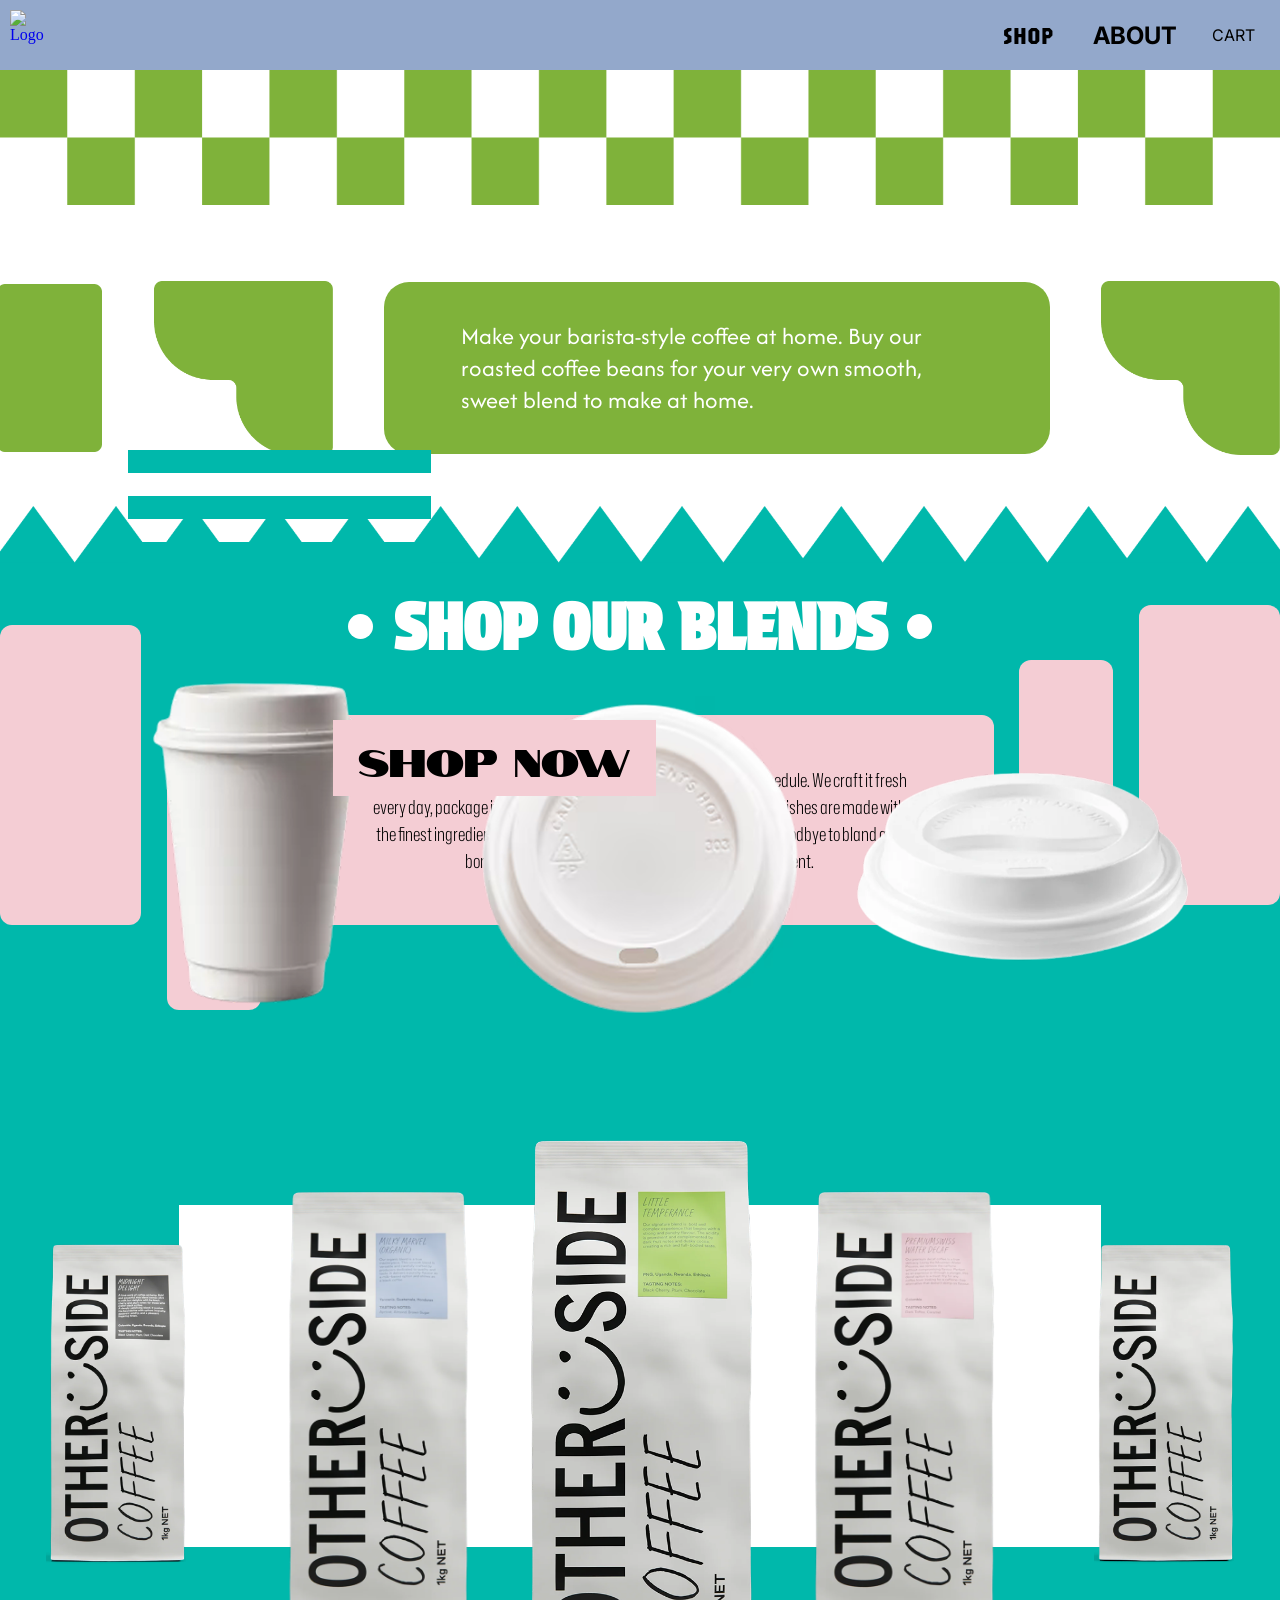
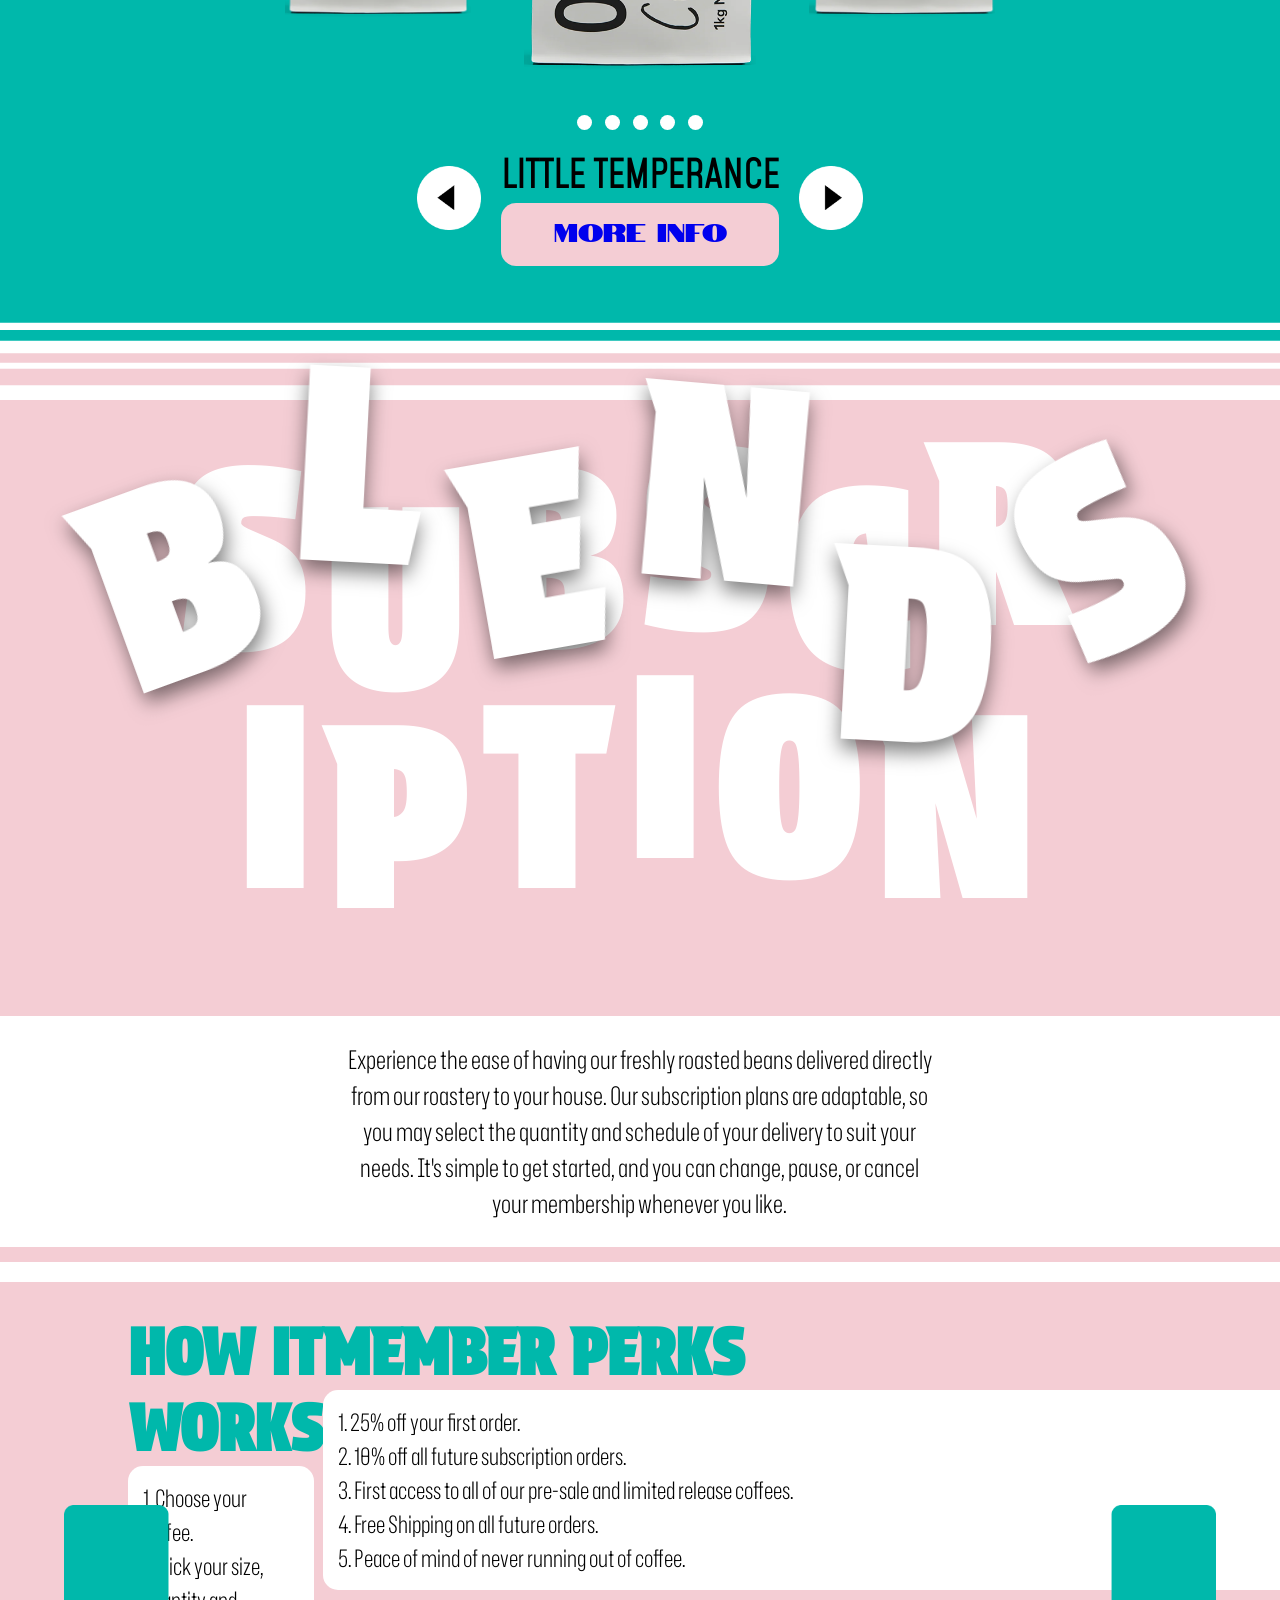
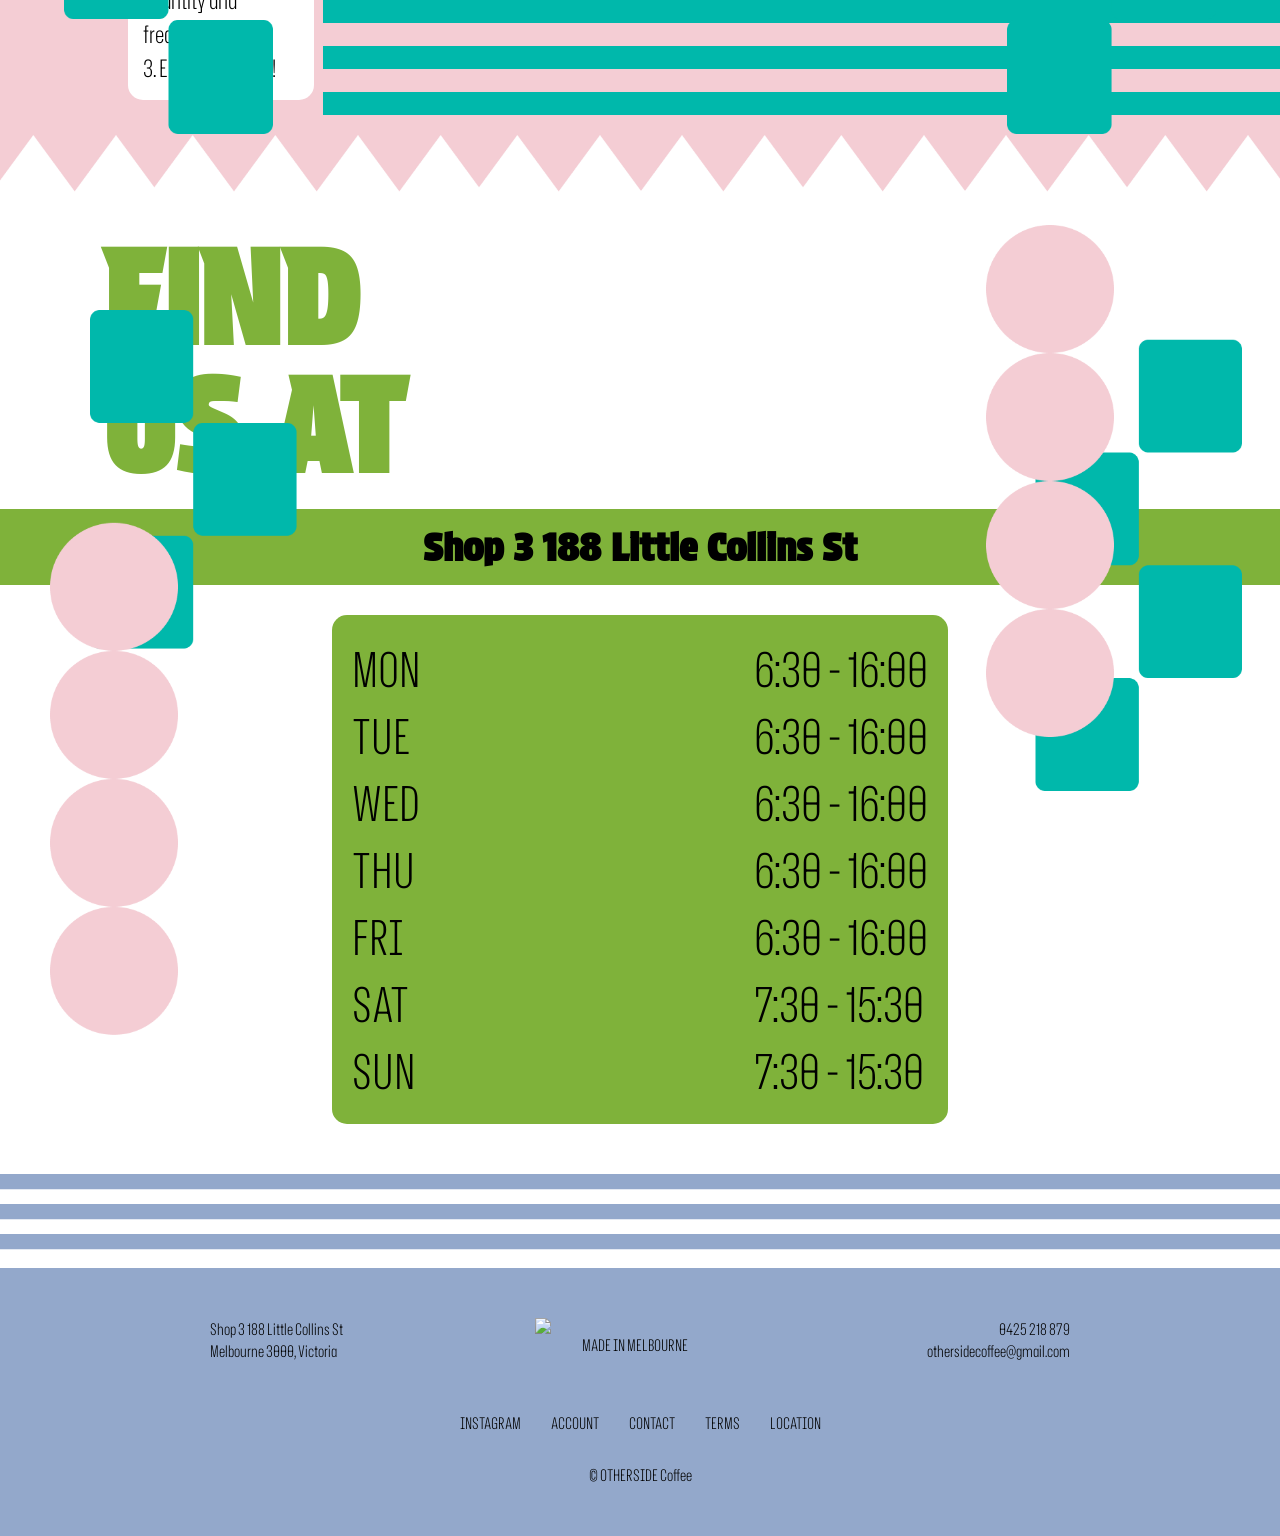
==== index.html @ dc4a500f "Started javascript, progress on mobile responsive version mobile responsive version using @media on " ====
<!DOCTYPE html>
<html lang="en">
<head>
    <meta charset="UTF-8">
    <meta name="viewport" content="width=device-width, initial-scale=1.0">
    <title>Otherside Homepage</title>
    <link rel="stylesheet" href="style.css">
</head>
<body>
    <nav>
        <figure>
            <a href="index.html">
                <img class="nav-logo" src="images/logo.png" alt="Logo">
            </a>
        </figure>
        
        <div class="nav-buttons">
            <a class="nav-shop" href="product-list.html">
                <p>SHOP</p>
            </a>

            <h2 class="nav-about">ABOUT</h2>
            
            <div class="cart-wrapper">
                <a class="nav-cart" href="cart.html">
                    <p>CART</p>
                </a>

                <div class="hover-cart">
                    <p>YOUR CART IS EMPTY</p>
                    <button id="closeCart">CONTINUE SHOPPING</button>
                </div>
            </div>
        </div>

        <a href=""
            <img class="nav-cart-icon" src="images/cart_icon.png">
            <img class="nav-menu-icon" src="images/menu_icon.png">

    </nav>
    
    

    <header class="home-header">
        <figure>
            <img class="three-blocks" src="images/three_blocks.png">
        </figure>
        
        <figure>
            <img class="small-logo" src="images/homepage/small_logo.png">
        </figure>

        <div class="title">
            <h1 class="logo-title">
                <span class="o-1">O</span>
                <span class="t-1">t</span>
                <span class="h-1">H</span>
                <span class="e-1">E</span>
                <span class="r-1">R</span>
                <span class="s-1">S</span>
                <span class="i-1">i</span>
                <span class="d-1">D</span>
                <span class="e2-1">E</span>
            </h1>
            
            <h2>COFFEE</h2>
        </div>
        
        <a class="shop-button" href="product-list.html">SHOP NOW</a>
        
        <img class="coffee-products" src="images/homepage/coffee-products.png">

        <img class="checker-border" src="images/checker.png">

    </header>


    <main class="main-content">

        <div class="description">
            <img class="block-two" src="images/homepage/green_block_2.png">
            
            <img class="block-one" src="images/homepage/green_block.png">
            
            <p>
                Make your barista-style coffee at home. Buy our roasted coffee beans
                for your very own smooth, sweet blend to make at home. 
            </p>

            <img class="block-one" src="images/homepage/green_block.png">
        </div>
        
        

        <section class="section-one">

            <img class="spike-border" src="images/spike.png">

            <div class="blend-subtitle">
                <div class="title-dot"></div>

                <h2>SHOP OUR BLENDS</h2>

                <div class="title-dot"></div>
            </div>

            <div class="blend-description">
                <div class="box-one"></div>

                <div class="box-two"></div>

                <p>
                    Our catering is not just  delicious, it's healthy and arrives right on schedule. 
                    We craft it fresh every day, package it with care, and bring it straight to your 
                    door.  Our dishes are made with the finest ingredients, and the recipes are  
                    crafted by top chefs. Say goodbye to bland and boring, our catering is the epitome 
                    of badass nourishment.
                </p>

                <div class="box-three"></div>

                <div class="box-four"></div>
            </div>

            
            <div class="blend-title">
                <h2 class="blend-one">B</h2>
                <h2 class="blend-two">L</h2>
                <h2 class="blend-three">E</h2>
                <h2 class="blend-four">N</h2>
                <h2 class="blend-five">D</h2>
                <h2 class="blend-six">S</h2>
            </div>


            <div class="gallery">
                <div class="gallery-item">
                    <img class="gallery-one" src="images/homepage/gallery_midnight_delight.png">
                </div>

                <div class="gallery-item">
                    <img class="gallery-two" src="images/homepage/gallery_milky_marvel.png">
                </div>

                <div class="gallery-item">
                    <img class="gallery-three" src="images/homepage/gallery_little_temperance.png">
                </div>

                <div class="gallery-item">
                    <img class="gallery-four" src="images/homepage/gallery_swiss_water_decaf.png">
                </div>

                <div class="gallery-item">
                    <img class="gallery-five" src="images/homepage/gallery-blend.png">
                </div>

                <div class="gallery-square"></div>

            </div>
            


            <div class="gallery-dot">
                <span class="dot"></span>
                <span class="dot"></span>
                <span class="dot"></span>
                <span class="dot"></span>
                <span class="dot"></span>
            </div>
            
            <div class="gallery-move-buttons">

                <img class="gallery-move-one" src="images/homepage/gallery_move_one.png">

                <figcaption >
                    <h3 class="gallery-caption">LITTLE TEMPERANCE</h3>
                    
                    <span class="gallery-button">
                        <a target="" href="product-page.html">MORE INFO</a>
                    </span>
                    
                </figcaption>

                <img class="gallery-move-two" src="images/homepage/gallery_move_two.png">

            </div>
        </section>

        <img class="lines-border" src="images/lines.png">

        <section class="section-two">

            <img class="subscription-box-one"src="images/homepage/subscription_box_one.png">
            
            <img class="subscription-box-two" src="images/homepage/subscription_box_two.png">

            <h1 class="subscription-title">
                <span class="s-2">S</span>
                <span class="u-2">U</span>
                <span class="b-2">B</span>
                <span class="s2-2">S</span>
                <span class="c-2">C</span>
                <span class="r-2">R</span>

                <div class="bottom-row">
                    <span class="i-2">I</span>
                    <span class="p-2">P</span>
                    <span class="t-2">T</span>
                    <span class="i2-2">I</span>
                    <span class="o-2">O</span>
                    <span class="n-2">N</span>
                </div>
                
            </h1>

            <div class="subscription-desc">
                <p>
                    Experience the ease of having our freshly roasted beans delivered 
                    directly from our roastery to your house. Our subscription plans are 
                    adaptable, so you may select the quantity and schedule of your delivery 
                    to suit your needs. It's simple to get started, and you can change, 
                    pause, or cancel your membership whenever you like.
                </p>
            </div>

            <div class="bar"></div>

            <div class="subscription-explanation">
                <div class="subscription-left">
                    <h2 class="subscription-subtitle-one">HOW IT WORKS</h2>

                    <p class="subscription-explanation-one">
                        1. Choose your coffee.<br>
                        2. Pick your size, quantity and frequency.<br>
                        3. Enjoy the perks!
                    </p>

                    <div class="small-bar"></div>

                    <img class="triple-lines-one" src="images/homepage/triple_lines_one.png">
                </div>

                <div class="subscription-right">
                    <h2>MEMBER PERKS</h2>

                    <p class="subscription=explanation-two">
                        1. 25% off your first order.<br>
                        2. 10% off all future subscription orders.<br>
                        3. First access to all of our pre-sale and limited release coffees.<br>
                        4. Free Shipping on all future orders.<br>
                        5. Peace of mind of never running out of coffee.
                    </p>

                    <div class="small-bar"></div>

                    <img class="triple-lines-two" src="images/homepage/triple_lines_two.png">
                </div>
            </div>

        </section>

        <section class="section-three">
            <img class="white-spikes-border" src="images/white-spike.png">

            <img class="balls-right" src="images/homepage/balls.png">

            <h1 class="section-three-title">FIND US AT</h1>

            <h3 class="address-subtitle">Shop 3 188 Little Collins St</h3>

            <img class="balls-left" src="images/homepage/balls.png">


            <div class="schedule">
                <p>
                    MON<br>
                    TUE<br>
                    WED<br>
                    THU<br>
                    FRI<br>
                    SAT<br>
                    SUN        
                </p>

                <p>
                    6:30 - 16:00<br>
                    6:30 - 16:00<br>
                    6:30 - 16:00<br>
                    6:30 - 16:00<br>
                    6:30 - 16:00<br>
                    7:30 - 15:30<br>
                    7:30 - 15:30        
                </p>
            </div>
        </section>

        <img class="footer-lines-border" src="images/footer_lines.png">

    </main>

    <footer>
        <div class="footer-row-one">
            <div class="footer-left">
                <p>
                    Shop 3 188 Little Collins St <br>
                    Melbourne 3000, Victoria
                </p>
            </div>

            <div class="footer-center">
                <figure>
                    <img class="footer-image" src="images/logo.png">
                </figure>

                <figcaption>
                    <p>MADE IN MELBOURNE</p>
                </figcaption>
            </div>

            <div class="footer-right">
                <p>
                    0425 218 879 <br>
                    othersidecoffee@gmail.com
                </p>
            </div>

        </div>

        <div class="footer-links">
            <p>INSTAGRAM</p>
            <p>ACCOUNT</p>
            <p>CONTACT</p>
            <p>TERMS</p>
            <p>LOCATION</p>
        </div>

        <p class="copyright">© OTHERSIDE Coffee</p>
    </footer>
</body>
</html>
---- style.css ----
:root {
    --green: #7FB23A;
    --pink: #F4CDD4;
    --blue: #93A8CB;
    --teal: #00B8AB;
    --white: #ffffff;
}

@font-face {
    font-family: Jaro;
    src: url(fonts/Jaro/Jaro-Regular.ttf);
}

@font-face {
    font-family: Notable;
    src: url(fonts/Notable/Notable-Regular.ttf);
}

@font-face {
    font-family: Hubot sans;
    src: url(fonts/Hubot_Sans/static/HubotSans_Condensed-Light.ttf);
}

@font-face {
    font-family: Gafata;
    src: url(fonts/Gafata/Gafata-Regular.ttf);
}

@font-face {
    font-family: Protest Strike;
    src: url(fonts/Protest_Strike/ProtestStrike-Regular.ttf);
}

@font-face {
    font-family: Inter;
    src: url(fonts/Inter/Inter-VariableFont_opsz,wght.ttf);
}

@font-face {
    font-family: Afacad;
    src: url(fonts/Afacad/Afacad-VariableFont_wght.ttf);
}

@font-face {
    font-family: Mohave;
    src: url(fonts/Mohave/static/Mohave-Light.ttf);
}

@font-face {
    font-family: Patua One;
    src: url(fonts/Patua_One/PatuaOne-Regular.ttf);
}

@font-face {
    font-family: Phetsarath;
    src: url(fonts/Phetsarath/Phetsarath-Regular.ttf);
}

@font-face {
    font-family: Philosopher;
    src: url(fonts/Philosopher/Philosopher-Regular.ttf);
}

@font-face {
    font-family: Poppins;
    src: url(fonts/Poppins/Poppins-Regular.ttf);
}

@font-face {
    font-family: Port Lligat Slab;
    src: url(fonts/Port_Lligat_Slab/PortLligatSlab-Regular.ttf);
}

@font-face {
    font-family: Quintessential;
    src: url(fonts/Quintessential/Quintessential-Regular.ttf);
}

@font-face {
    font-family: Rum Raisin;
    src: url(fonts/Rum_Raisin/RumRaisin-Regular.ttf);
}

@font-face {
    font-family: Bungee;
    src: url(fonts/Bungee/Bungee-Regular.ttf);
}

@font-face {
    font-family: Koulen;
    src: url(fonts/Koulen/Koulen-Regular.ttf);
}

* {
    margin: 0;
}

a {
    text-decoration: none;
}

figure {
    margin: 0;
}

button {
    border: none;
}

/* ==================================================================== */
/* Universal navigation bar */

nav {
    display: flex;
    justify-content: space-between;
    background-color: var(--blue);
    position: sticky;
    z-index: 2;
    
}

.nav-buttons {
    display: flex;
    align-items: center;
}

.nav-buttons a, a:visited {
    color: var(--black);
}

.nav-buttons a {
    display: flex;
    align-items: center;
    justify-content: center;

    height: 100%;
}

.nav-shop {
    font-family: Jaro;
    font-size: 150%;
    margin-right: 40px;
}

.nav-about {
    font-family: Inter;
    margin-right: 10px;
}

.nav-cart {
    font-family: Inter;
    padding: 25px;
}


.nav-logo {
    margin: auto 0;
    margin-left: 2%;
    width: 50%;
    height: auto;
    display: flex;
    justify-content: flex-start;
    margin: 10px;
}

.cart-wrapper {
    position: relative;
    background-color: var(pink);

}

.hover-cart {
    display: none;
    position: absolute;
    top: 69px;
    right: 0px;
    width: 500px;
    background-color: var(--pink);
    color: var(--black);
    padding: 15px;
    border-radius: 15px 0 15px 15px;
    box-shadow: -20px 20px 20px rgba(0, 0, 0, 0.2);
    z-index: 10;
}

.hover-cart p {
    text-align: center;
    font-family: Koulen;
    font-size: 40px;
    margin-top: 10px;
}

.hover-cart button {
    display: flex;
    font-family: Notable;
    font-size: 25px;
    background-color: var(--green);
    text-align: center;
    padding: 10px;
    margin: 0 auto;
    margin-bottom: 20px;
    border-radius: 10px;
}

.cart-wrapper:hover .nav-cart {
    background-color: #F4CDD4;
}


.cart-wrapper:hover .hover-cart,
.cart-wrapper.open .hover-cart {
    display: block;
}



.nav-cart-icon {
    display: none;
}

.nav-menu-icon {
    display: none;
}

/* title header */

header {
    background-color: var(--green);
    margin-top: 0vw;
    display: flex;
    flex-direction: column;
    justify-content: center; 
}

.three-blocks {
    width: 95%;
    height: auto;
    position: absolute;
    margin-inline: auto;
    left: 50%;
    transform: translateX(-50%);
    margin-top: 30px;
}

.small-logo {
    width: 10%;
    height: auto;
    position: relative;
    margin-top: 7vw;
    left: 50%;
    transform: translateX(-50%);

}

.title {
    position: relative;
    display: flex;
    flex-direction: column;
    width: fit-content;
    margin: 0 auto;

}

.logo-title {
    display: flex;
    justify-content: center;
    flex-wrap: wrap;
    
    font-size: clamp(4rem, 20vw, 20rem);    
    line-height: 1;
    margin-top: 1rem;
    color: var(--white);
}


/* ============================================================================ */
/* Title various fonts */

.o-1 {
    font-family: Patua One;
}

.t-1 {
    font-family: Philosopher;
}

.h-1 {
    font-family: Port Lligat Slab;
}

.e-1 {
    font-family: Phosphate;
}

.r-1 {
    font-family: Philosopher;
}

.s-1 {
    font-family: Rum Raisin;
}

.i-1 {
    font-family: Phetsarath;
}

.d-1 {
    font-family: Quintessential;
}

.e2-1 {
    font-family: Poppins;
}

/* ============================================================================ */


.title h2 {
    display: flex;
    font-size: 6vw;
    justify-content: right;
    margin-bottom: 8vw;
    font-family: Jaro;
    color: var(--white);

}

.shop-button {
    font-size: clamp(1.5rem, 3vw, 3rem);
    color: var(--black);
    background-color: var(--pink);
    display: flex;
    position: absolute;
    align-items: center;
    justify-content: center;
    padding-top: 1%;
    padding-bottom: 1%;
    padding-right: 2%;
    padding-left: 2%;
    font-family: Notable;
    z-index: 2;
    top: 80%;
    left: 26%;
}

.coffee-products {
    width: 95%;
    height: auto;
    position: absolute;
    top: 65%;
    z-index: 1;
    left: 50%;
    transform: translateX(-50%);
}

.checker-border {
    width: 100%;
    height: auto;
}

/* description */

.description {
    display: flex;
    margin-top: 6vw;
    justify-content: space-between;
    align-items: center;
}

.block-one {
    width: 14%;
    height: auto;
}

.block-two {
    width: 8%;
    height: auto;
}

.description p {
    text-align: left;
    font-size: clamp(0.8rem ,1.9vw, 3rem);
    color: white;
    background-color: var(--green);
    max-width: 40vw;
    padding: 1.5%;
    margin-top: 0px;
    font-family: Afacad;
    border-radius: 25px;
    padding-top: 3%;
    padding-bottom: 3%;
    padding-right: 6%;
    padding-left: 6%;

}

.spike-border {
    width: 100%;
    height: auto;
    margin-bottom: 0px;
    margin-top: 0px;
}

/* section one */

.section-one {
    background-color: var(--teal);
    display: flex;
    flex-direction: column;
    margin-top: 4vw;
}

.section-one h2 {
    padding-top: 2vw;
    color: white;
    font-size: 5vw;
    font-family: Protest Strike;
    margin-bottom: 0px;
}

.section-one div {
    display: flex;
    justify-content: center;
    align-items: center;
}

.blend-title {
}

.blend-subtitle {
    text-align: center;
    gap: 20px;
}

.blend-title h2 {
    position:absolute;
    font-size: 20vw;
}

.title-dot {
    height: 25px;
    width: 25px;
    background-color: var(--white);
    border-radius: 50%;
    margin-top: 25px;
}

.blend-description {
    display: flex;
    flex-direction: row;
    justify-content: space-evenly;
    gap: 2vw;
}

.box-one {
    background-color: var(--pink);
    width: 150px;
    height: 300px;
    border-radius: 12px;
    transform: translateY(-40px);

}

.box-two {
    background-color: var(--pink);
    width: 100px;
    height: 270px;
    border-radius: 12px;
    transform: translateY(60px);
}

.box-three {
    background-color: var(--pink);
    width: 100px;
    height: 190px;
    border-radius: 12px;
    transform: translateY(-60px);
}

.box-four {
    background-color: var(--pink);
    width: 150px;
    height: 300px;
    border-radius: 12px;
    transform: translateY(-60px);
}

.blend-description p {
    width: 46vw;
    display: flex;
    text-align: center;
    
    font-size: clamp(0.8rem, 1.5vw, 180%);
    padding: 2vw;
    padding-left: 6vw;
    padding-right: 6vw;
    margin-top: 10px;
    padding-top: 4vw;
    padding-bottom: 4vw;
    
    font-family: Hubot Sans;
    border-radius: 12px;
    background-color: var(--pink);
}



.blend-one {
    left: 7%;
    transform: rotate(-20deg);
    top: 223%;
    z-index: 3;
    filter: drop-shadow(0px 10px 10px rgba(0, 0, 0, 0.5));
}

.blend-two {
    left: 23%;
    transform: rotate(3deg);
    top: 210%;
    z-index: 3;
    filter: drop-shadow(0px 10px 10px rgba(0, 0, 0, 0.5));
}

.blend-three {
    left: 36%;
    transform: rotate(-10deg);
    top: 220%;
    z-index: 3;
    filter: drop-shadow(0px 10px 10px rgba(0, 0, 0, 0.5));
}

.blend-four {
    left: 50%;
    transform: rotate(5deg);
    top: 212%;
    z-index: 3;
    filter: drop-shadow(0px 10px 10px rgba(0, 0, 0, 0.5));
}

.blend-five {
    left: 65%;
    transform: rotate(3deg);
    top: 230%;
    z-index: 3;
    filter: drop-shadow(0px 10px 10px rgba(0, 0, 0, 0.5));
}

.blend-six {
    left: 80%;
    transform: rotate(-30deg);
    top: 220%;
    z-index: 3;
    filter: drop-shadow(0px 10px 10px rgba(0, 0, 0, 0.5));
}


/* Blend image gallery */

.gallery {
    display: flex;
    margin-top: 10vw;
    justify-content: center;
    gap: 30px;
    position:relative;
}

.gallery-one {
    width: 60%;
    height: auto;
    z-index: 2
}

.gallery-two {
    width: 80%;
    height: auto;
    z-index: 2
}

.gallery-three {
    width: 100%;
    height: auto;
    z-index: 2
}

.gallery-four {
    width: 80%;
    height: auto;
    z-index: 2
}

.gallery-five {
    width: 60%;
    height: auto;
    z-index: 2;
}

.gallery-square {
    background-color: var(--white);
    width: 72%;
    height: 55%;
    position: absolute;
    top: 18%;
    z-index: 1;
}

.gallery-dot {
    display: flex;
    gap: 1vw;
}

.dot {
    height: 15px;
    width: 15px;
    background-color: var(--white);
    border-radius: 50%;
}

.gallery-caption {
    text-align: center;
    font-family: Mohave;
    font-size: clamp(1.5rem, 3vw, 3rem);
    margin-top: 20px;
    color: var(--black);
}

.gallery-button {
    display: flex;
    text-align: center;
    justify-content: center;
    font-family: Notable;
    background-color: var(--pink);
    padding: 10px;
    font-size: clamp(1rem, 2vw, 2rem);
    border-radius: 15px;
    padding-bottom: 20px;
}

.gallery-move-buttons img {
    width: 5%;
    height: auto;
    margin: 20px;
}

.lines-border {
    width: 100%;
    height: auto;
}


/* subscription section */

.section-two {
    background-color: var(--pink);
    padding-bottom: 20px;
}

.subscription-box-one {
    width: 90%;
    position: absolute;
    top: 345%;
    left: 5%;
    z-index: 1;
}

.subscription-box-two {
    width: 90%;
    position: absolute;
    left: 7%;
    top: 390%;    
}

.subscription-title {
    font-size: clamp(7rem, 20vw, 15rem);
    color: var(--white);
    font-family: Protest Strike;
    max-width: 58rem;
    margin: 0 auto;
    letter-spacing: -20px;
    margin-bottom: 0px;
    z-index: 2;
    position: relative;

}

.subscription-title span {
    display: inline-block;
    margin-top: 20px;
}

.s-2 {

}

.u-2 {
    transform: translateY(40px);
}

.b-2 {
    transform: translateY(0px);
}

.s2-2 {
    transform: translateY(-20px);
}

.c-2 {
    transform: translateY(20px);
}

.r-2 {
    transform: translateY(-25px);
}

.i-2 {
    transform: translateY(-70px);
}

.p-2 {
    transform: translateY(-50px);
}

.t-2 {
    transform: translateY(-70px);
}

.i2-2 {
    transform: translateY(-100px);
}

.o-2 {
    transform: translateY(-80px);
}

.n-2 {
    transform: translateY(-60px);
}

.bottom-row {
    transform: translateX(60px);
}

.subscription-desc {
    background-color: var(--white);
    display: flex;
    justify-content: center;
}

.subscription-desc p {
    font-family: Hubot Sans;
    font-size: clamp(0.8rem, 2vw, 1.8rem);
    text-align: center;
    padding-top: 2%;
    padding-bottom: 2%;
    max-width: 46%;
}

.bar {
    background-color: var(--white);
    width: 100%;
    height: 20px;
    margin-top: 15px;
}

.subscription-explanation {
    margin-bottom: 20px;
    max-width: 80%;
    margin: 0 auto;
    display: flex;
}

.subscription-subtitle-one {
    color: var(--teal);
    font-family: Protest Strike;
    font-size: clamp(2rem, 10vw, 4rem);
    margin-top: 2rem;
}

.subscription-explanation-one {
    background-color: var(--white);
    font-family: Hubot Sans;
    font-size: clamp(1rem, 3vw, 1.5rem);
    border-radius: 15px;
    width: 80%;
    padding: 15px;

}

.subscription-right {
    display: flex;
    flex-direction: column;
    justify-content: end;
}

.subscription-right h2 {
    color: var(--teal);
    font-family: Protest Strike;
    font-size: clamp(1rem, 10vw, 4rem);
    margin-top: 2rem;
}

.subscription-right p {
    background-color: var(--white);
    font-family: Hubot Sans;
    font-size: clamp(1rem, 3vw, 1.5rem);
    border-radius: 15px;
    padding: 15px;
}

.small-bar {
    background-color: var(--white);
    border-radius: 15px;
    margin-top: 10px;
}

.triple-lines-one {
    position: absolute;
    top: 50%;
}

.white-spikes-border {
    width: 100%;
    height: auto;
}

/* find us at section */

.section-three-title {
    color: var(--green);
    font-family: Protest Strike;
    font-size: clamp(5rem, 10vw, 11rem);
    max-width: 30%;
    line-height: clamp(4rem, 10vw, 9rem);
    margin-top: 3%;
    margin-left: 8%;
    margin-bottom: 18px;
}

.address-subtitle {
    background-color: var(--green);
    font-family: Protest Strike;
    padding-top: 15px;
    padding-bottom: 15px;
    text-align: center;
    font-size: clamp(1.2rem, 3vw , 3rem);
    margin-bottom: 30px;
}

.balls-left {
    position: absolute;
    width: 10%;
    height: auto;
    left: 50px;
    transform: translateY(-18%);
}

.balls-right {
    position: absolute;
    width: 10%;
    height: auto;
    right: 13%;
    transform: translateY(90px);
}

.schedule {
    background-color: var(--green);
    border-radius: 15px;
    display: flex;
    margin: 0 auto;
    max-width: 45%;
    justify-content: space-between;
    padding: 20px;
}

.schedule p {
    font-family: Hubot Sans;
    font-size: clamp(1rem, 4vw, 3rem); 
}




/* ========================================================= */
/* footer */

.footer-lines-border {
    width: 100%;
    height: auto;
    margin-top: 50px;
}

footer {
    background-color: var(--blue);
    font-family: Hubot Sans;
    font-size: (0.1rem, 10vw, 1rem);
}

.footer-row-one {
    display: flex;
    justify-content: center;
    padding-bottom: 50px;
    gap: 15%;
    padding-top: 50px;
}

.footer-center figure {
    display: flex;
    justify-content: center;
}

.footer-center img {
    width: clamp(200px, 1vw, 300px);
    height: auto;
}

.footer-center figcaption {
    display: flex;
    justify-content: center;
}

.footer-image {
    width: 20%;
    height: auto;
    align-items: center;
}

.footer-links {
    display: flex;
    gap: 30px;
    justify-content: center;
    padding-bottom: 30px;
    font-size: clamp(0.1rem, 8vw, 1rem);
}

.footer-right {
    text-align: right;
}

.copyright {
    display: flex;
    justify-content: center;
    padding-bottom: 50px;
}






/* ============================================================================ */
/* shop list */

.product-list-header h1 {
    color: var(--white);
}

.product-list-header h2 {
    color: var(--white);
}

.back-button {
    color: var(--black);
    background-color: var(--pink);
    border-radius: 30px;
    margin-top: 20px;
    margin-left: 20px;
    width: 100px;
    font-family: Koulen;
    font-size: 2rem;
    text-align: center;
}

.shop-title {
    font-family: Protest Strike;
    text-align: center;
    font-size: clamp(6rem, 20vw, 12rem);
    z-index: 2;
    margin-top: 4%;
}

.shop-header-image {
    position: absolute;
    width: 50%;
    height: auto;
    z-index: 1;
    left: 50%;
    transform: translateX(-50%);
    top: 50px;
}

.category {
    display:flex;
    gap: 40px;
    margin: 0 auto;
    margin-top: 40px;
    margin-bottom: 40px;
    z-index: 2;

}

.category h2 {
    width: clamp(7rem, 27vw, 24rem);
    font-size: clamp(0.8rem, 3vw, 3rem);
    text-align: center;
    border-radius: 50px;
    padding-top: 10px;
    padding-bottom: 10px;
}

.category-button-one {
    font-family: Jaro;
    background-color: var(--pink);
}

.category-button-two {
    font-family: Bungee;
    background-color: var(--teal);
}

.category-button-three {
    font-family: Inter;
    background-color: var(--teal);

}

.products {
    margin: 0 auto;
    margin: 100px;
    display: grid;
    grid-template-columns: repeat(3, 1fr); 
    row-gap: 10px;
    column-gap: 7%;
}

.product-box h2 {
    font-family: Koulen;
    text-align: center;
    font-size: clamp(0.6rem, 3vw, 2rem);
}

.product-box figcaption {
    background-color: var(--teal);
    border-radius: 50px;
    padding-bottom: 10px;
    justify-content: center;
    width: 90%;
    margin: 0 auto;
    transform: translateY(-15px);
}

.product-image {
    width: 100%;
    height: auto;
    background-color: var(--green);
    border-radius: 20px;
    margin-top: 30px;
}

.price-tag {
    background-color: var(--white);
    margin-bottom: 10px;
    border-radius: 15px;
    font-family: Inter;
    text-align: center;
    font-size: clamp(0.2rem, 3vw, 1.3rem);
    width: 80%;
    margin: 0 auto;
}

.list-subtitle-dots {
    display: flex;
    justify-content: space-between;
}

.list-dot {
    background-color: var(--teal);
    border-radius: 50%;
    width: 25px;
    height: 25px;
}



/* ============================================================================ */
/* product page */

.product-page-header {
    background-color: var(--teal);
}

.product-hero {
    background-color: var(--teal);
    display: flex;
}

.product-right {
    max-width: 55%;
}

.product-left {
    display: flex;
    flex-direction: column;
    justify-content: center;
}

.product-dots {
    display: flex;
    gap: 5px;
    margin: 0 auto;
}

/* hidden from desktop */
.mobile-product-lines img {
    display: none;
}

.product-hero-dot {
    background-color: var(--white);
    width: 15px;
    height: 15px;
    border-radius: 25px;
}

.product-hero img {
    width: 70%;
    height: auto;
    margin: 0 auto;
}

.product-hero h1 {
    font-family: Koulen;
    font-size: clamp(2rem, 10vw, 4rem);
}

.product-description p {
    margin-right: 30px;
    margin-bottom: 20px;
}

.product-hero p {
    font-family: Hubot Sans;
    font-size: clamp(0.8rem, 3.5vw, 1.3rem);
}

.pick h2 {
    font-family: Koulen;
    font-size: 30px;
}

.pick p {
    background-color: var(--pink);
    border-radius: 25px;
    padding: 10px;
    font-size: clamp(0.8rem, 1.2vw, 1.4rem);
    min-width: 40px;
    text-align: center;
}

.selections {
    display: flex;
    gap: 10px;
}

.size-pick {
    display: flex;
    align-items: center;
    gap: 10px;
    margin-top: 10px;
}

.category-pick {
    display: flex;
    align-items: center;
    gap: 10px;
    margin-top: 10px;
}

.quantity-pick {
    display: flex;
    align-items: center;
    gap: 10px;
    margin-top: 10px;
}

.quantity-pick h3 {
    align-items: center;
    display: flex;
    justify-content: center;
}

.minus {
    border-radius: 50px;
    background-color: var(--pink);
    width: 45px;
    height: 45px;
}

.quantity {
    justify-content: center;
    display: flex;
    align-items: center;
    background-color: var(--white);
    width: 200px;
    height: 40px;
    border-radius: 20px;
    font-family: Hubot Sans;
}

.plus {
    border-radius: 50px;
    background-color: var(--pink);
    width: 45px;
    height: 45px;
}

.product-total {
    background-color: var(--white);
    border-radius: 15px;
    padding: 10px;
    margin-right: 30px;
    margin-top: 30px;
    margin-bottom: 30px;
}

.product-total h2 {
    font-family: Hubot Sans;
}

.add-cart-button {
    background-color: var(--pink);
    border-radius: 5px;
    font-family: Notable;
    text-align: center;
    padding: 10px;
    width: 100%;
    font-size: 20px;
}

.price {
    display: flex;
    justify-content: space-between;
}

.recommended h1 {
    color: var(--teal);
    font-family: Protest Strike;
    font-size: clamp(2rem, 10vw, 4rem);
    text-align: center;
    margin-top: 30px;
}

.recommended-product figcaption {
    display: flex;
    flex-direction: column;
    align-items: center;
}

.recommended-gallery {
    display: flex;
    max-width: 80%;
    margin: 0 auto;
}

.recommended-image {
    width: 100%;
    height: auto;
}

.recommended-product h2 {
    font-family: Hubot Sans;
    font-size: clamp(0.8rem, 2vw, 2rem);
    margin-bottom: 10px;
    text-align: center;
}

.recommended-product a {
    font-size: clamp(0.3rem, 2vw, 2rem);
    background-color: var(--pink);
    font-family: Notable;
    border-radius: 15px;
    padding-right: 40px;
    padding-left: 40px;
    padding-top: 10px;
    padding-bottom: 10px;
}


/* ============================================================================ */
/* cart page */

.cart-page-header {
    background-color: var(--pink);
    padding-bottom: 50px;
}

.cart-page-header .back-button {
    background-color: var(--teal);
}

.cart-title {
    color: var(--white);
    text-align: center;
    font-family: Phosphate;
    font-size: clamp(4.5rem, 10vw , 12rem);
    letter-spacing: 20%;
}

.header-line {
    background-color: var(--teal);
    width: 50%;
    height: 20px;
    margin: 0 auto;
}

.cart-section {
    background-color: var(--pink);
    margin: 40px;
    border-radius: 30px;
    padding: 20px;
}

.cart-row {
    display: flex;
}

.cart-image {
    width: 20%;
    height: auto;
}

.cart-row-info {
    display: flex;
}

.cart-row-info h2 {
    font-family: Koulen;
    font-size: clamp(1.3rem, 4vw, 3rem);
    margin-top: 15px;
}

.cart-row-info p {
    font-family: Hubot Sans;
    font-size: clamp(0.6rem, 3.3vw, 1.4rem);
}

.cart-quantity-pick {
    display: flex;
    background-color: var(--teal);
    margin-top: 100px;
    border-radius: 30px;
    padding: 5px;
    gap: 20px;
    width: 250px;
    justify-content: center;
}

.cart-quantity-pick button {
    border-radius: 30px;
    background-color: var(--pink);
    width: 50px;
    height: 50px;
}

.cart-quantity-pick span {
    display: flex;
    font-family: Hubot Sans;
    font-size: 20px;
    background-color: var(--white);
    border-radius: 30px;
    width: 100px;
    height: auto;
    text-align: center;
    align-items: center;
    justify-content: center;
}

.cart-row-middle {
    display: flex;
    flex-direction: column;
}

.cart-row-right p {
    font-family: Hubot Sans;
    font-size: 30px;
    background-color: var(--teal);
    border-radius: 30px;
    padding: 5px;
    padding-left: 10px;
    padding-right: 10px;
    margin-top: 275px;
    margin-right: 40px;
}

.cart-checkout {
    background-color: var(--white);
    margin-top: 10vw;
    border-radius: 10px;
    padding: 20px;
}

.cart-checkout p {
    font-family: Hubot Sans;
    font-size: clamp(1.1rem, 3vw, 1.5rem);
}

.cart-price {
    display: flex;
    justify-content: space-between;
    margin-left: 15px;
}

.cart-checkout a {
    display: flex;
    font-family: Notable;
    font-size: clamp(0.4rem, 6vw, 3rem);
    text-align: center;
    background-color: var(--green);
    width: 400px;
    height: auto;
    border-radius: 15px;
    padding-left: 20px;
    padding-right: 20px;
    padding-bottom: 10px;
    justify-content: center;
    margin: 0 auto;
}









/* ============================================================================ */
/* checkout page */

.checkout-header {
    background-color: var(--pink);
    padding-bottom: 50px;
}

.checkout-header .back-button {
    background-color: var(--teal);
}

.checkout-title {
    color: var(--white);
    text-align: center;
    font-family: Phosphate;
    font-size: clamp(4rem, 12vw, 12rem);
    letter-spacing: 10%;
}


/* ============================================================================ */
/* purchase page */

.purchase-main {
    background-color: var(--pink);
    display: flex;
    flex-direction: column;
}

.purchase-main h1 {
    font-family: Phosphate;
    font-size: 8rem;
    line-height: 80%;
    text-align: center;
    color: var(--white);
    padding-top: 15%;
    margin-bottom: 100px;
}

.empty {
    background-color: var(--white);
    width: auto;
    height: 100px;
}

.purchase-main .spike-border {
    margin-top: 100px;
}

.purchase-main img {
    margin: 0px;
}

.return-button {
    width: 30%;
    margin-top: 20%;
    margin-bottom: 20%;
    border-radius: 5px;
    background-color: var(--green);
    font-family: Notable;
    font-size: 2rem;
    text-align: center;
    margin: 0 auto;
    padding-top: 10px;
    padding-bottom: 10px;
}

/* ============================================================================================= */
/* mobile adjustments */

@media (max-width: 768px) {
    
    /* ============================================================================ */
    /* media nav */
    .nav {
        gap: 0px;
    }

    .nav-logo {
        width: 200px;
    }
    
    .nav-icons {
        display: block;
    }

    .nav-buttons {
        display: none;
    }

    .nav-cart-icon {
        display: block;
        width: 6%;
        height: 6%;
        margin-top: 13px;
        transform: translateX(30px);
    }

    .nav-menu-icon {
        display: block;
        width: 5%;
        height: 5%;
        margin-right: 15px;
        margin-top: 15px;
    }


    /* ============================================================================ */
    /* mobile home page */

    .small-logo {
        display: none;
    }

    .coffee-products {
        display: none;
    }

    .title {
        margin-top: 60px;
    }

    .shop-button {
        display: flex;
        position: relative;
        justify-content: center;
        color: black;
        max-width: 45%;
        position: absolute;
        top:27%;
    }

    .description p {
        display: flex;
        justify-content: center;
        text-align: center;
        margin: 0 auto;
        max-width: 60%;
    }

    .block-one {
        display: none;
    }

    .block-two {
        display: none;
    }

    .subscription-desc {
        max-width: 80%;
        margin: 0 auto;
        border-radius: 15px;
    }

    .subscription-desc p {
        max-width: 85%;
    }

    .bar {
        display: none!important;    }

    .blend-title h2 {
        top: 52%;
        position:absolute;
        filter: drop-shadow(0px 0px 0px);
    }

    .blend-one {
        transform: translateY(40px) rotate(-20deg);
    }

    .blend-two {
        transform: rotate(3deg);
    }

    .blend-three {
        transform: translateY(30px) rotate(-10deg);
    }

    .blend-four {
        transform: translateY(10px) rotate(5deg);
    }

    .blend-five {
        transform: translateY(45px) rotate(3deg);
    }

    .blend-six {
        transform: translateY(10px) rotate(-30deg);
    }

    .blend-subtitle h2 {
        display: none!important;
    }

    .gallery {
        width: 100%;
        height: auto;
        gap: 10px;
        margin: 0px;
    }

    .gallery-one {
        width: 80%;
        height: auto;
    }

    .gallery-two {
        width: 100%;
        height: auto;
    }

    .gallery-three {
        width: 120%;
        height: auto;
        z-index: 2
    }

    .gallery-four {
        width: 100%;
        height: auto;
        z-index: 2
    }

    .gallery-five {
        width: 80%;
        height: auto;
        z-index: 2;
    }

    .dot {
        width: 10px;
        height: 10px;   
    }

    .blend-description p {
        margin-top: 150px;
        width: 75%;
    }

    .title-dot {
        display: none!important;
    }

    .box-one {
        display: none!important;
    }

    .box-two {
        display: none!important;
    }

    .box-three {
        display: none!important;    }

    .box-four {
        display: none!important;
    }

    .subscription-box-one {
        display: none;
    }

    .subscription-box-two {
        display: none;
    }


    .section-three-title {
        max-width: 50%;
    }

    .triple-lines-one {
        display: none;
    }

    .triple-lines-two {
        display: none;
    }


    /* ============================================================================ */
    /* mobile universal footer */

    .footer-left p {
        position: absolute;
        left: 40px;
        transform: translateY(100px);
        font-size: 10px;
    }

    .footer-right p {
        position: absolute;
        right: 40px;
        transform: translateY(100px);

        font-size: 10px;
    }

    .footer-links p {
        font-size: 0.8rem;
        margin-bottom: 20%;
    }

    .footer-row-one {
        padding-bottom: 5px;
        padding-top: 20px;
    }

    .copyright {
        display: none;
    }

    /* ============================================================================ */
    /* mobile product list page */

    .back-button {
        display: none;
    }


    .category {
        margin-top: 10px;
        gap: 10px;
    }

    .shop-header-image {
        width: 60%;
        margin-top: 10px;

    }

    .products {
        margin: 0 auto;
        margin: 0px;
        display: grid;
        grid-template-columns: repeat(2, 1fr); 
        row-gap: 10px;
        column-gap: 7%;
        margin-left: 20px;
        margin-right: 20px;

}

    .product-image {
        width: 100%;
        height: auto;
    }

    .product-box figcaption {
        margin-top: 10px;
    }

    .list-dot {
        width: 10px;
        height: 10px;
    }



    /* ============================================================================ */
    /* mobile product page */
    
    .product-hero {
        flex-direction: column;
    }

    .product-hero img {
        width: 60%;
        height: auto;
    }

    .mobile-product-lines img {
        display:block;
        width: 100%;
        height: auto;
    }

    .product-hero p {
        max-width: 85%;
        margin: 0 auto;
    }

    .product-right {
        background-color: var(--white);
        max-width: 100%;
        text-align: center;
        justify-content: center;
        margin-right: 0px;
    }

    .pick h2 {
        display: flex;
        font-size: 15px;
        background-color: var(--white);
        border-radius: 20px;
        padding-left: 40%;
        padding-right: 40%;
        padding-top: 0px;
        padding-bottom: 0px;
    }

    .pick {
        background-color: var(--teal);
        width: 80%;
        height: auto;
        margin: 0 auto;
        border-radius: 15px;
        padding: 10px;
        margin-top: 20px;
    }

    .size-pick {
        flex-direction: column;
    }

    .category-pick {
        flex-direction: column;
        min-width: 20px;

    }

    .quantity-pick {
        flex-direction: column;
    }

    .quantity-pick h3 {
        flex-direction: column;
    }

    .recommended-gallery {
        
        margin-left: 0px;
    }

    .recommended-gallery H2 {
        margin-bottom: 0px;

    }

    .recommended-gallery a {
        padding: 10px;
        border-radius: 5px;
    }

    .recommended-product figcaption {
        text-align: center;
        gap:10px;
    }

    .product-page-main .lines-border {
        display: none;
    }

    .product-total {
        width: 85%;
        margin: 0 auto;
        margin-top: 20px;
    }

    .product-total p {
        text-align: left;
    }



    /* ========================================================= */
    /* mobile cart page */

    .header-line {
        display: none;
    }

    .cart-main .spike-border {
        display: none;
    }

    .cart-main {
        background-color: var(--pink);
        margin-top: 0px;
    }

    .cart-row {
        background-color: var(--white);
        border-radius: 15px;
    }

    .cart-image {
        width: auto;
        height: 10%;
    }

    .cart-row-info h2 {
        margin-top: 3px;
    }

    .cart-checkout a {
        width: 120%;
    }

    .cart-row-right p {
        position: relative;
       padding: 0px;
       margin-right: 0px;
    }

    .cart-quantity-pick {
        margin-top: 0px;
    }
    /* ============================================================================ */
    /* mobile checkout page */

    .checkout-body .spike-border {
        display: none;
    }


}
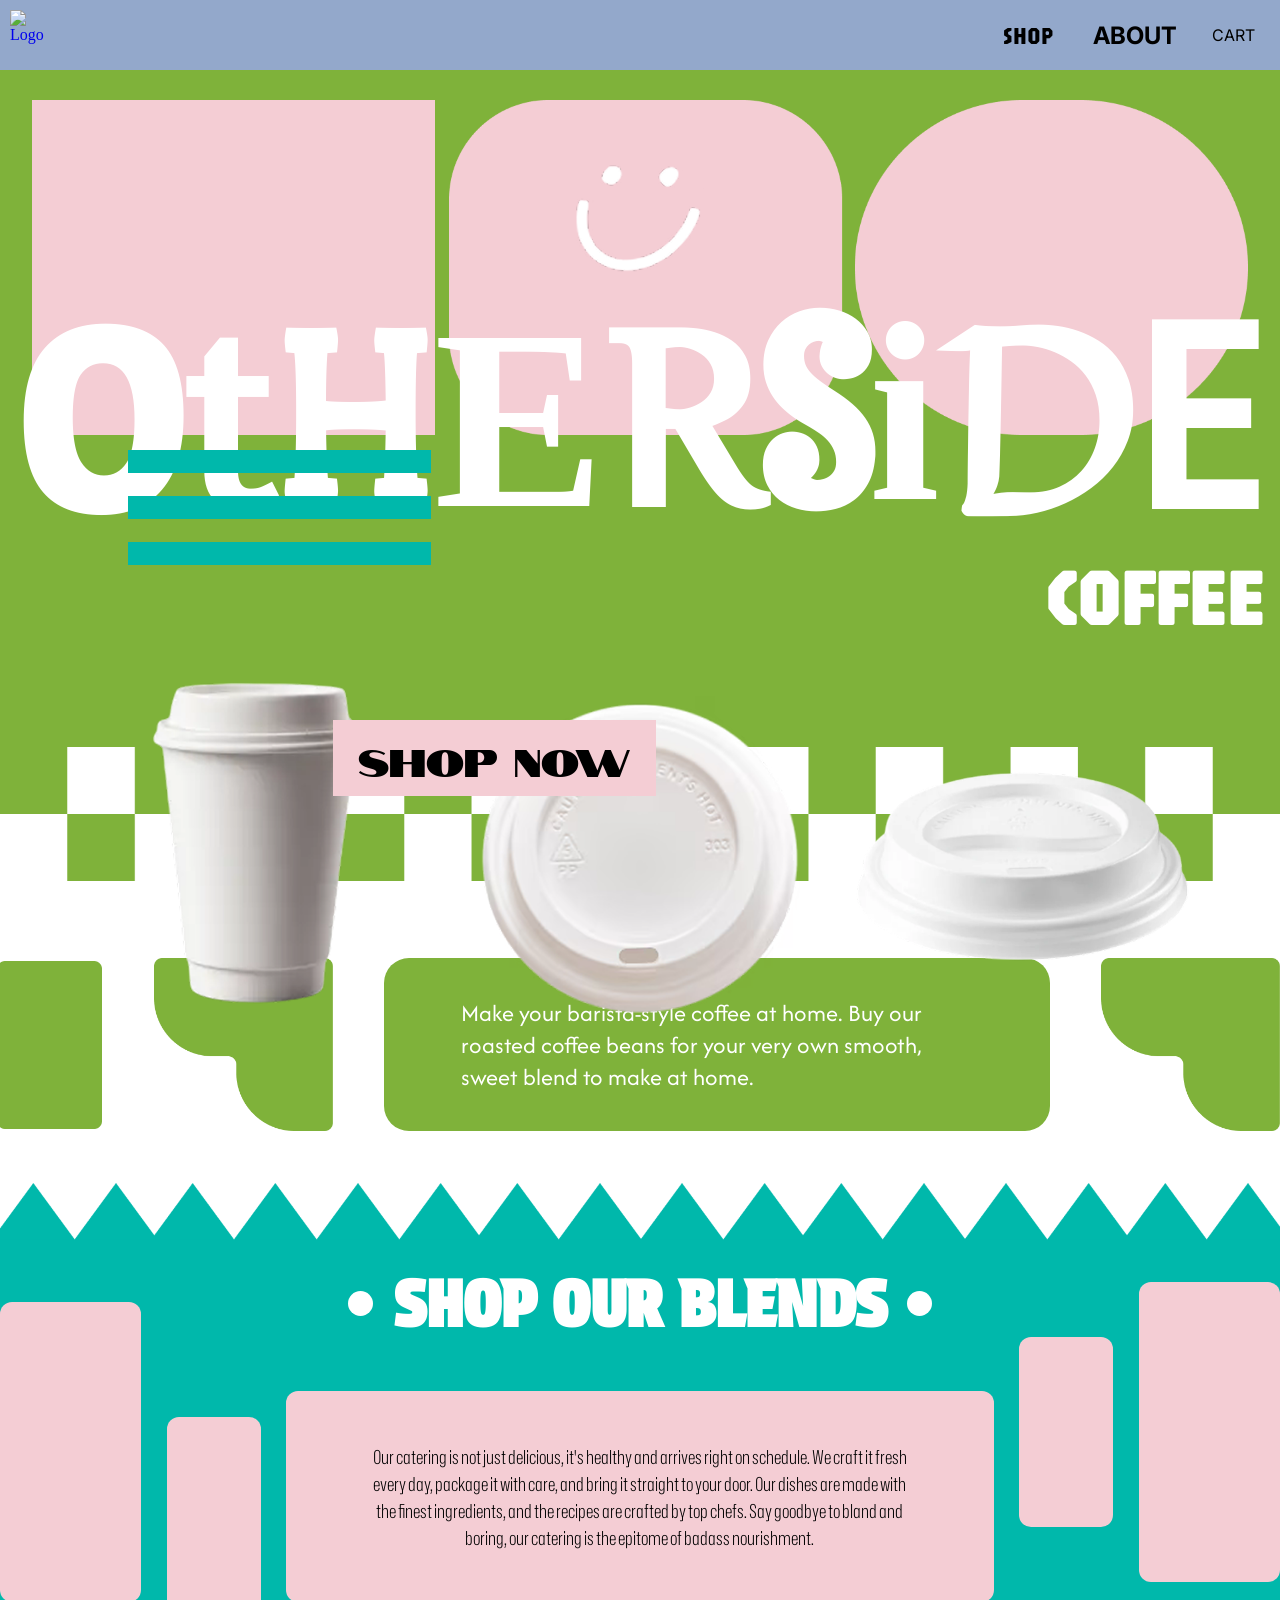
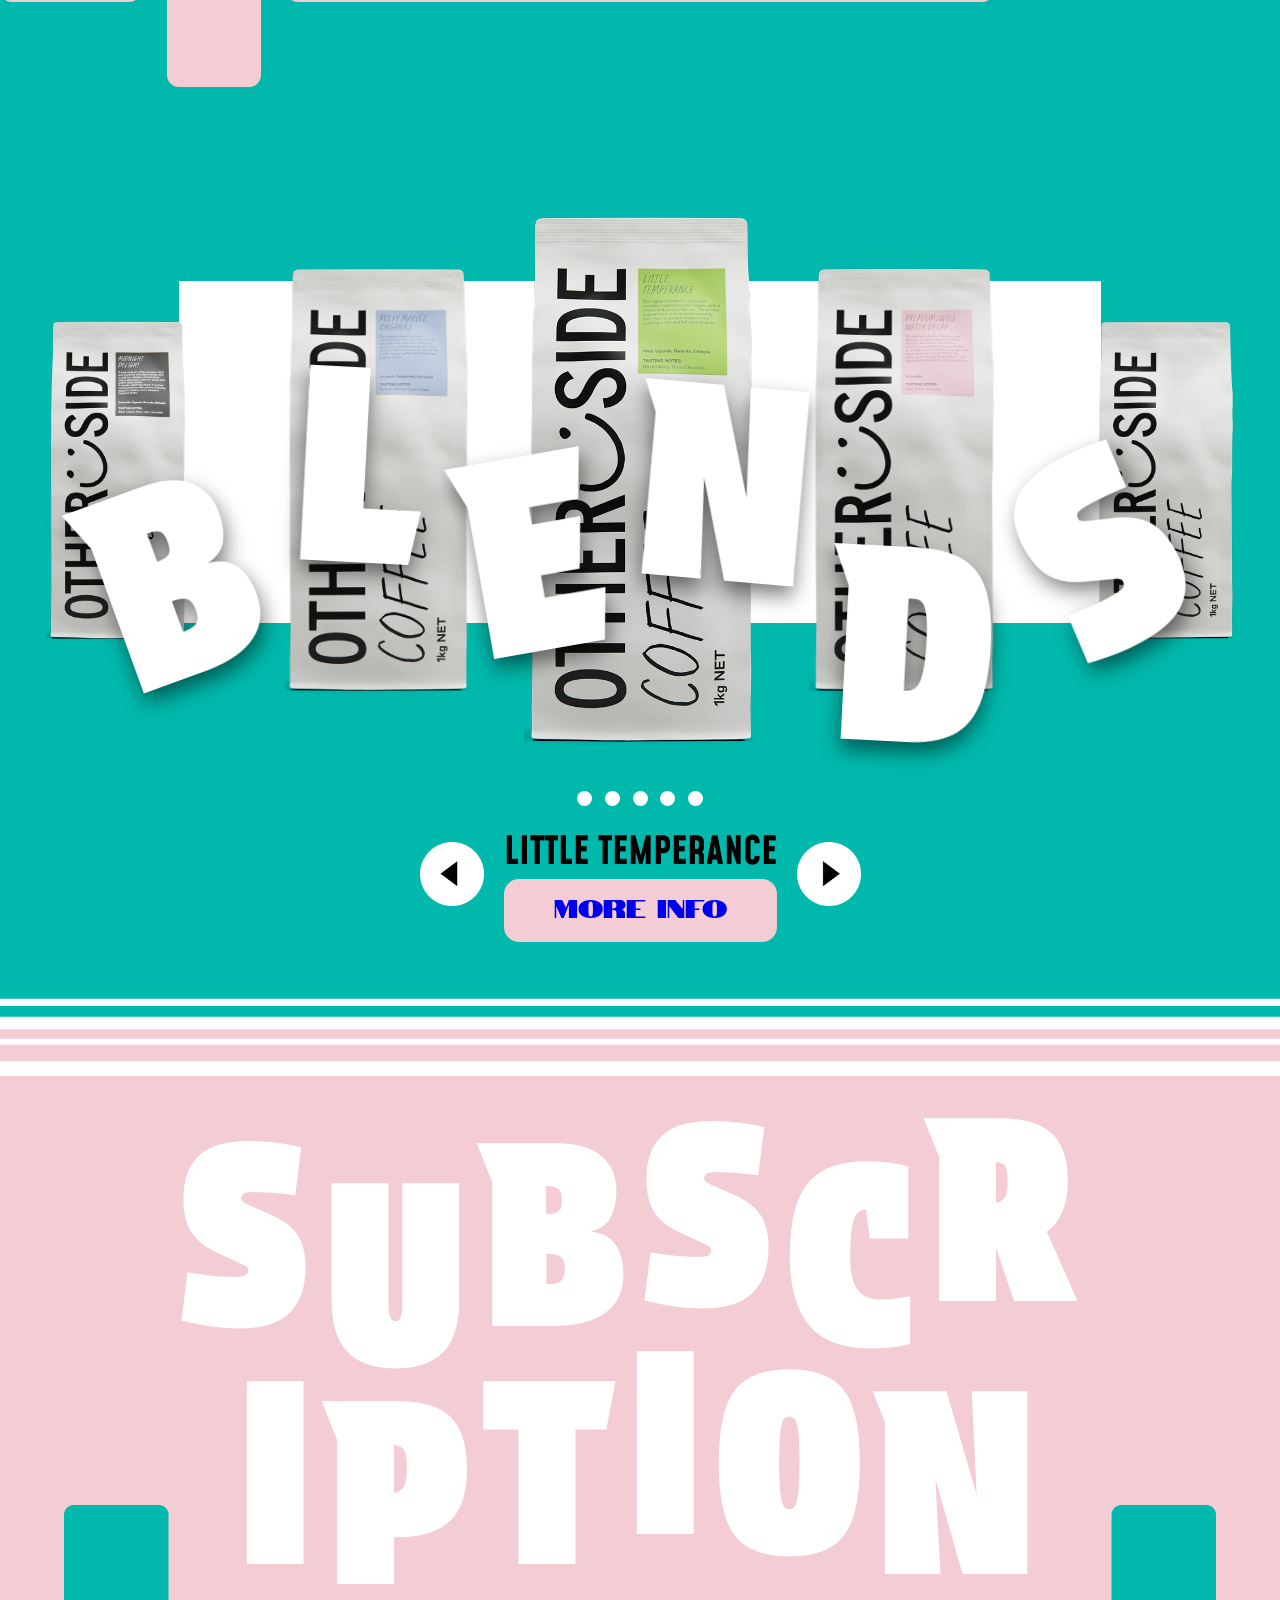
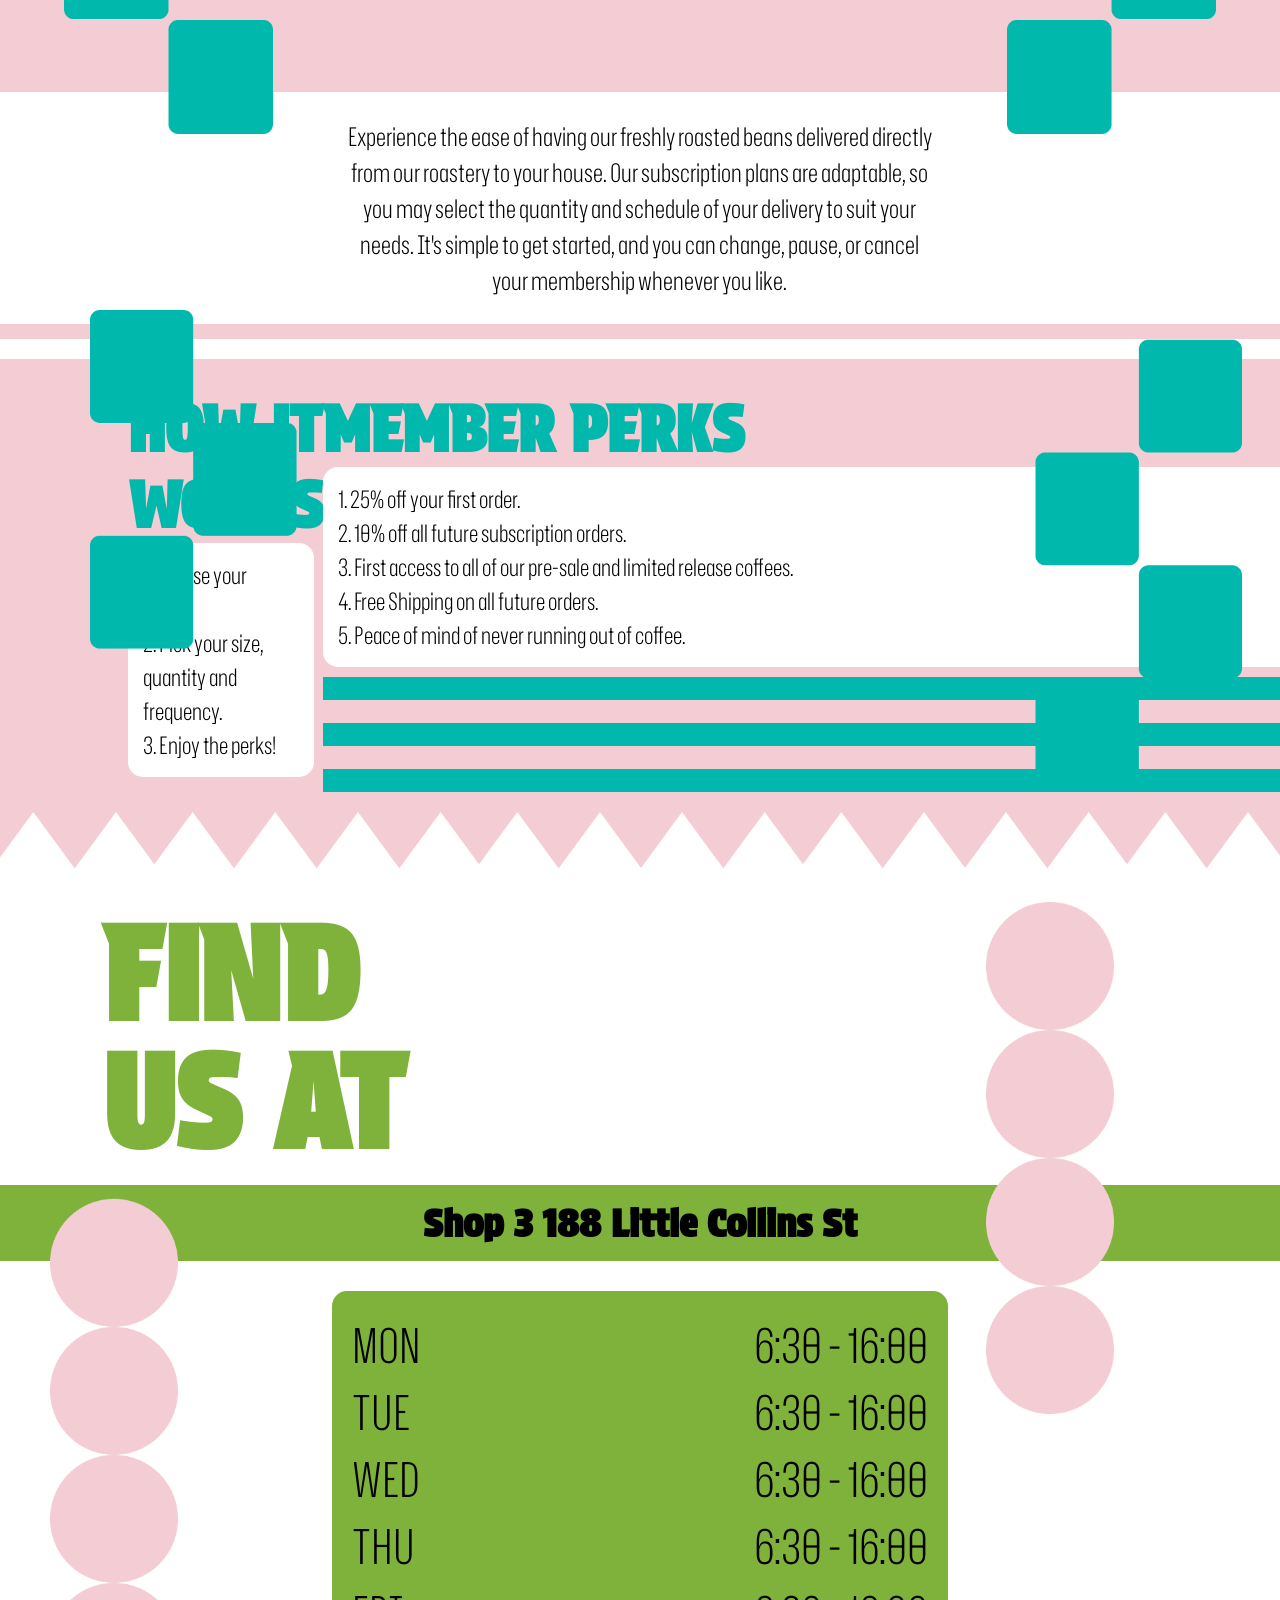
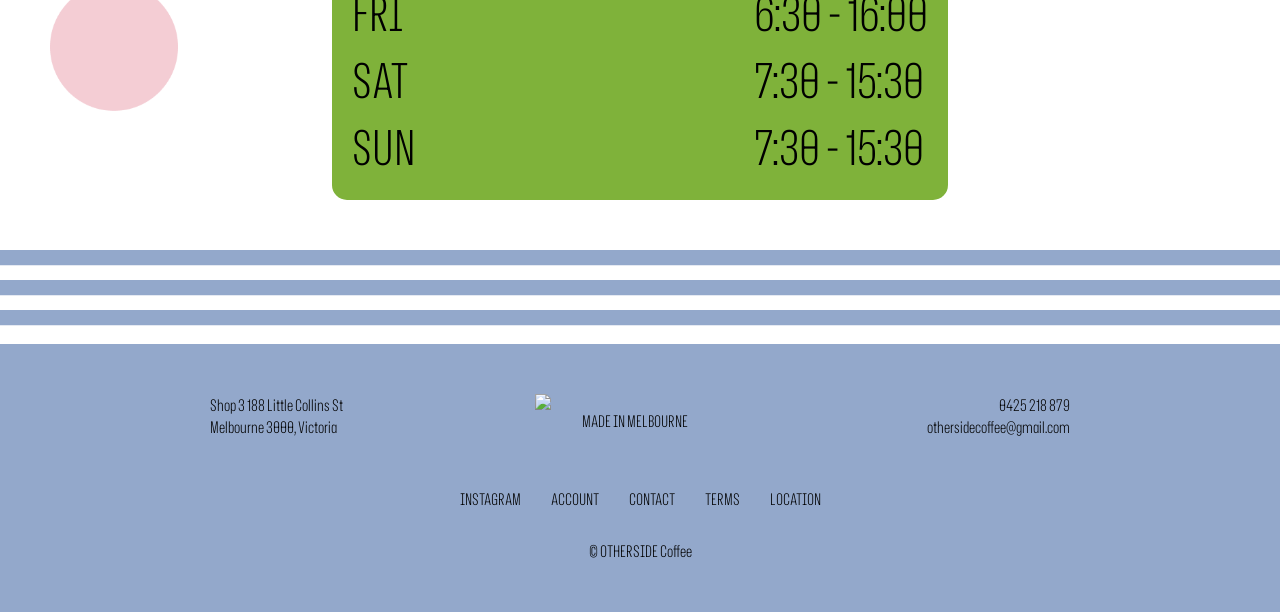
==== commit 9ed74d96: "Fix: mobile navbar completed" ====
--- a/index.html
+++ b/index.html
@@ -33,9 +33,16 @@
             </div>
         </div>
 
-        <a href=""
-            <img class="nav-cart-icon" src="images/cart_icon.png">
-            <img class="nav-menu-icon" src="images/menu_icon.png">
+        <div class="mobile-icons">
+            <a class="nav-cart-icon" href="cart.html">
+                <img src="images/cart_icon.png">
+            </a>
+
+            <a class="nav-menu-icon" href="mobile-menu.html">
+                <img src="images/menu_icon.png">
+            </a>
+        </div>
+
 
     </nav>
     
--- a/style.css
+++ b/style.css
@@ -43,7 +43,7 @@
 
 @font-face {
     font-family: Mohave;
-    src: url(fonts/Mohave/static/Mohave-Light.ttf);
+    src: url(fonts/Mohave/Mohave-Bold.ttf);
 }
 
 @font-face {
@@ -114,7 +114,6 @@
     display: flex;
     justify-content: space-between;
     background-color: var(--blue);
-    position: sticky;
     z-index: 2;
     
 }
@@ -213,12 +212,19 @@
 }
 
 
+.mobile-icons {
+    display: none;
+}
 
 .nav-cart-icon {
     display: none;
 }
 
 .nav-menu-icon {
+    display: none;
+}
+
+.exit-icon {
     display: none;
 }
 
@@ -1507,7 +1513,7 @@
     
     /* ============================================================================ */
     /* media nav */
-    .nav {
+    nav {
         gap: 0px;
     }
 
@@ -1523,20 +1529,31 @@
         display: none;
     }
 
+    .mobile-icons {
+        display: flex;
+        gap: 15px;
+        align-items: center;
+    }
     .nav-cart-icon {
-        display: block;
-        width: 6%;
-        height: 6%;
-        margin-top: 13px;
-        transform: translateX(30px);
+        display: flex;
     }
 
     .nav-menu-icon {
-        display: block;
-        width: 5%;
-        height: 5%;
-        margin-right: 15px;
-        margin-top: 15px;
+        display: flex;
+
+    }
+
+    .nav-cart-icon img {
+        max-width: 40%;
+        max-height: 40%;
+        transform: translateX(70px);
+    }
+
+    .nav-menu-icon img {
+        max-width: 35%;
+        max-height: 35%;
+        transform: translateX(35px);
+
     }
 
 
@@ -1594,6 +1611,10 @@
     .bar {
         display: none!important;    }
 
+    .blend-title {
+            overflow: hidden;
+    }
+
     .blend-title h2 {
         top: 52%;
         position:absolute;
@@ -1698,6 +1719,10 @@
 
     .subscription-box-two {
         display: none;
+    }
+
+    .bottom-row {
+        transform: none;
     }
 
 
@@ -1950,4 +1975,54 @@
     }
 
 
-}
+    /* ============================================================================ */
+    /* unique mobile menu */
+
+    .mobile-menu-body {
+        background-color: var(--pink);
+    }
+
+    .mobile-menu-body nav {
+        background-color: var(--pink);
+    }
+
+
+    .exit-icon {
+        display: block;
+
+    }
+
+    .exit-icon img {
+        max-width: 45%;
+        max-height: 45%;
+        margin-top: 10px;
+        transform: translateX(87px);
+    }
+
+    .mobile-menu-top {
+        text-align: center;
+        margin-top: 50%;
+    }
+
+    .mobile-menu-top a {
+        font-family: Mohave;
+        font-size: 30px;
+        color: var(--teal);
+    }
+
+    .mobile-menu-top h2 {
+        font-family: Mohave;
+        font-size: 30px;
+        color: var(--teal);
+    }
+    
+    .mobile-menu-bottom {
+        text-align: center;
+        margin-top: 50%;
+    }
+
+    .mobile-menu-bottom p {
+        font-family: Hubot Sans;
+        color: var(--teal);
+    };
+}
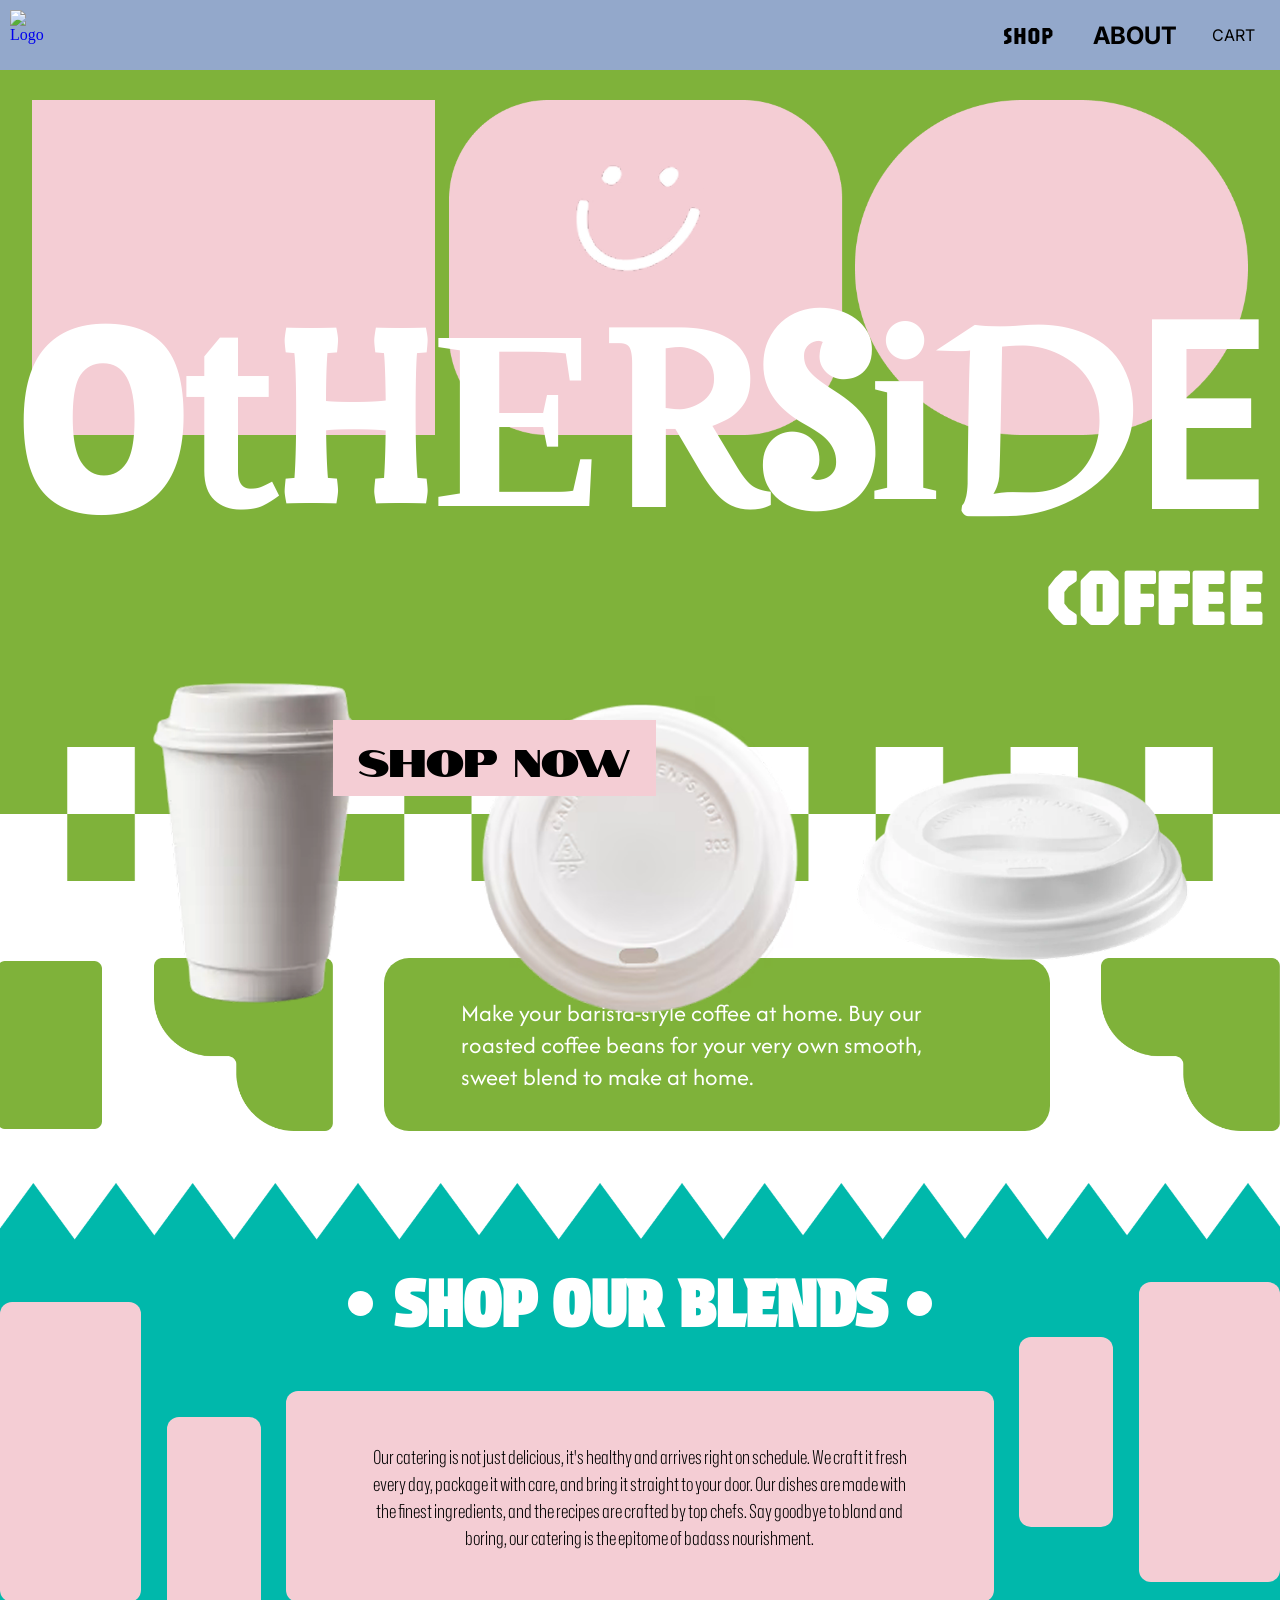
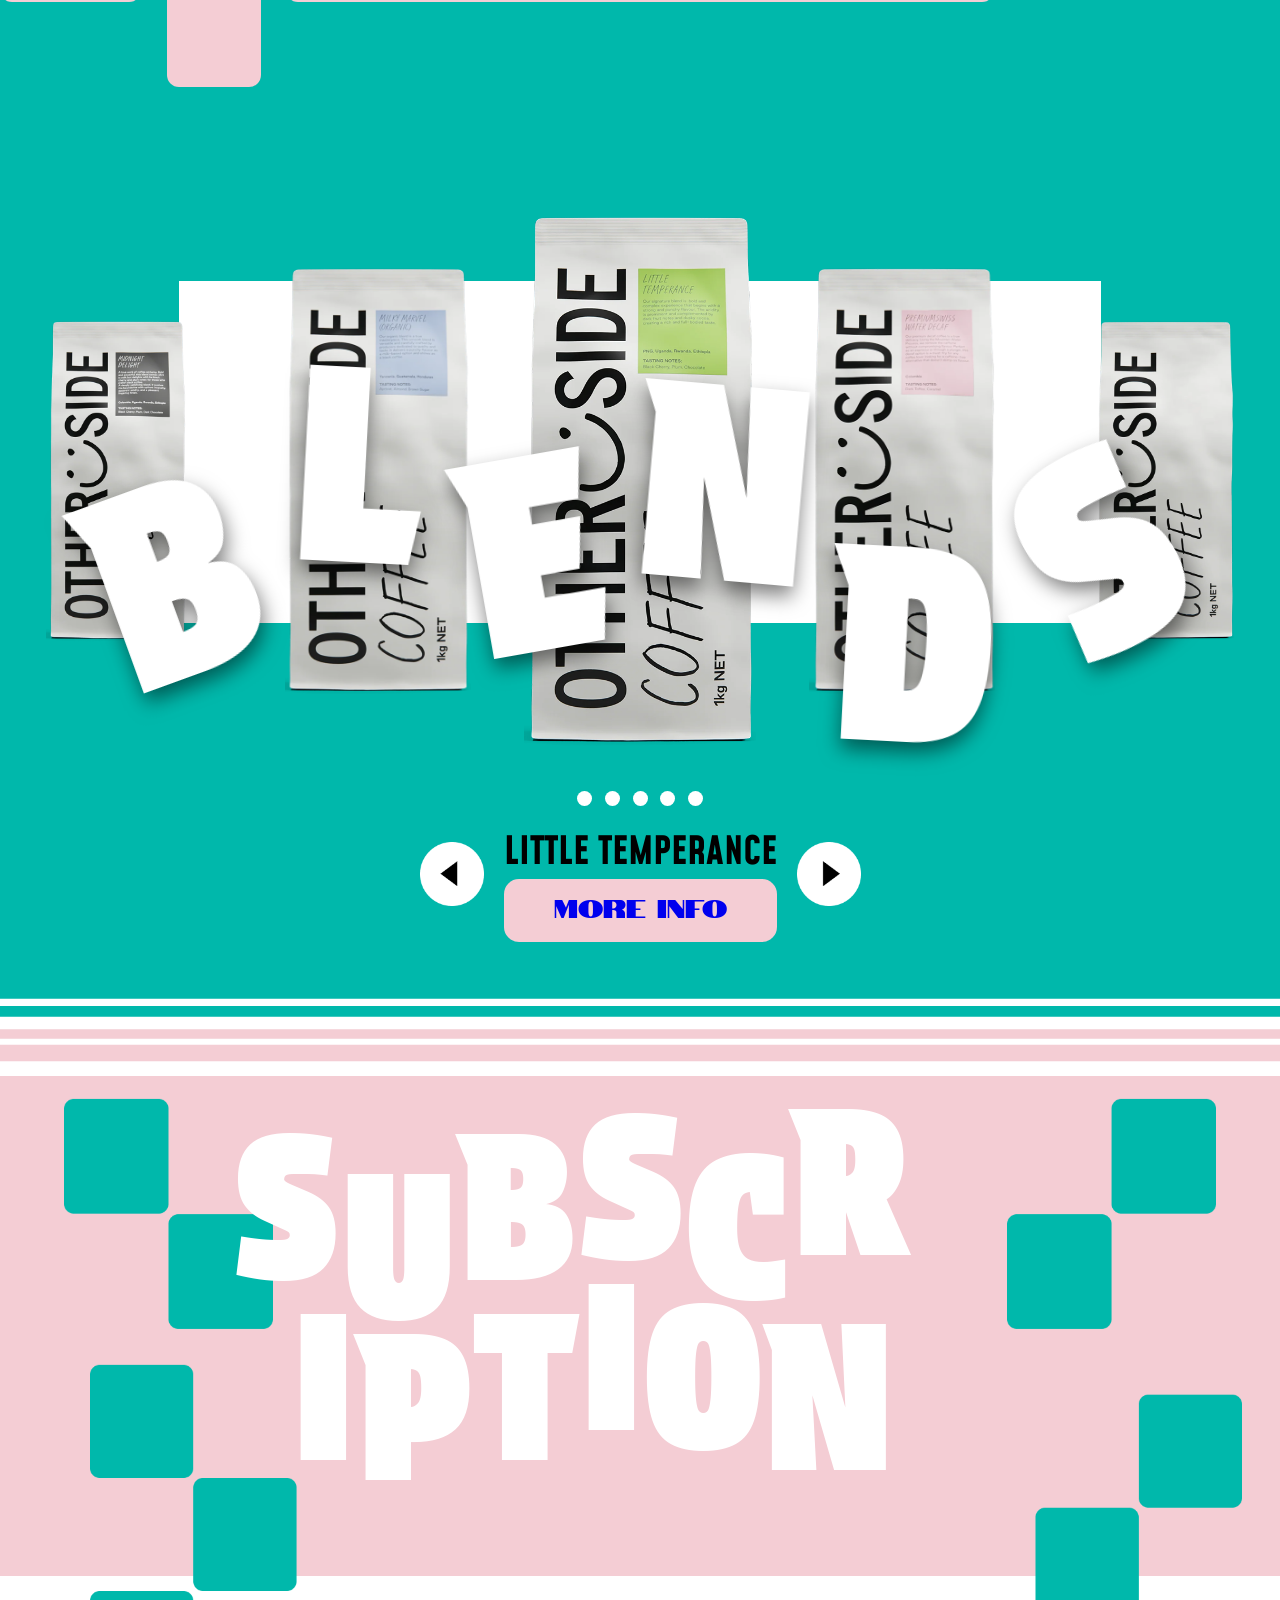
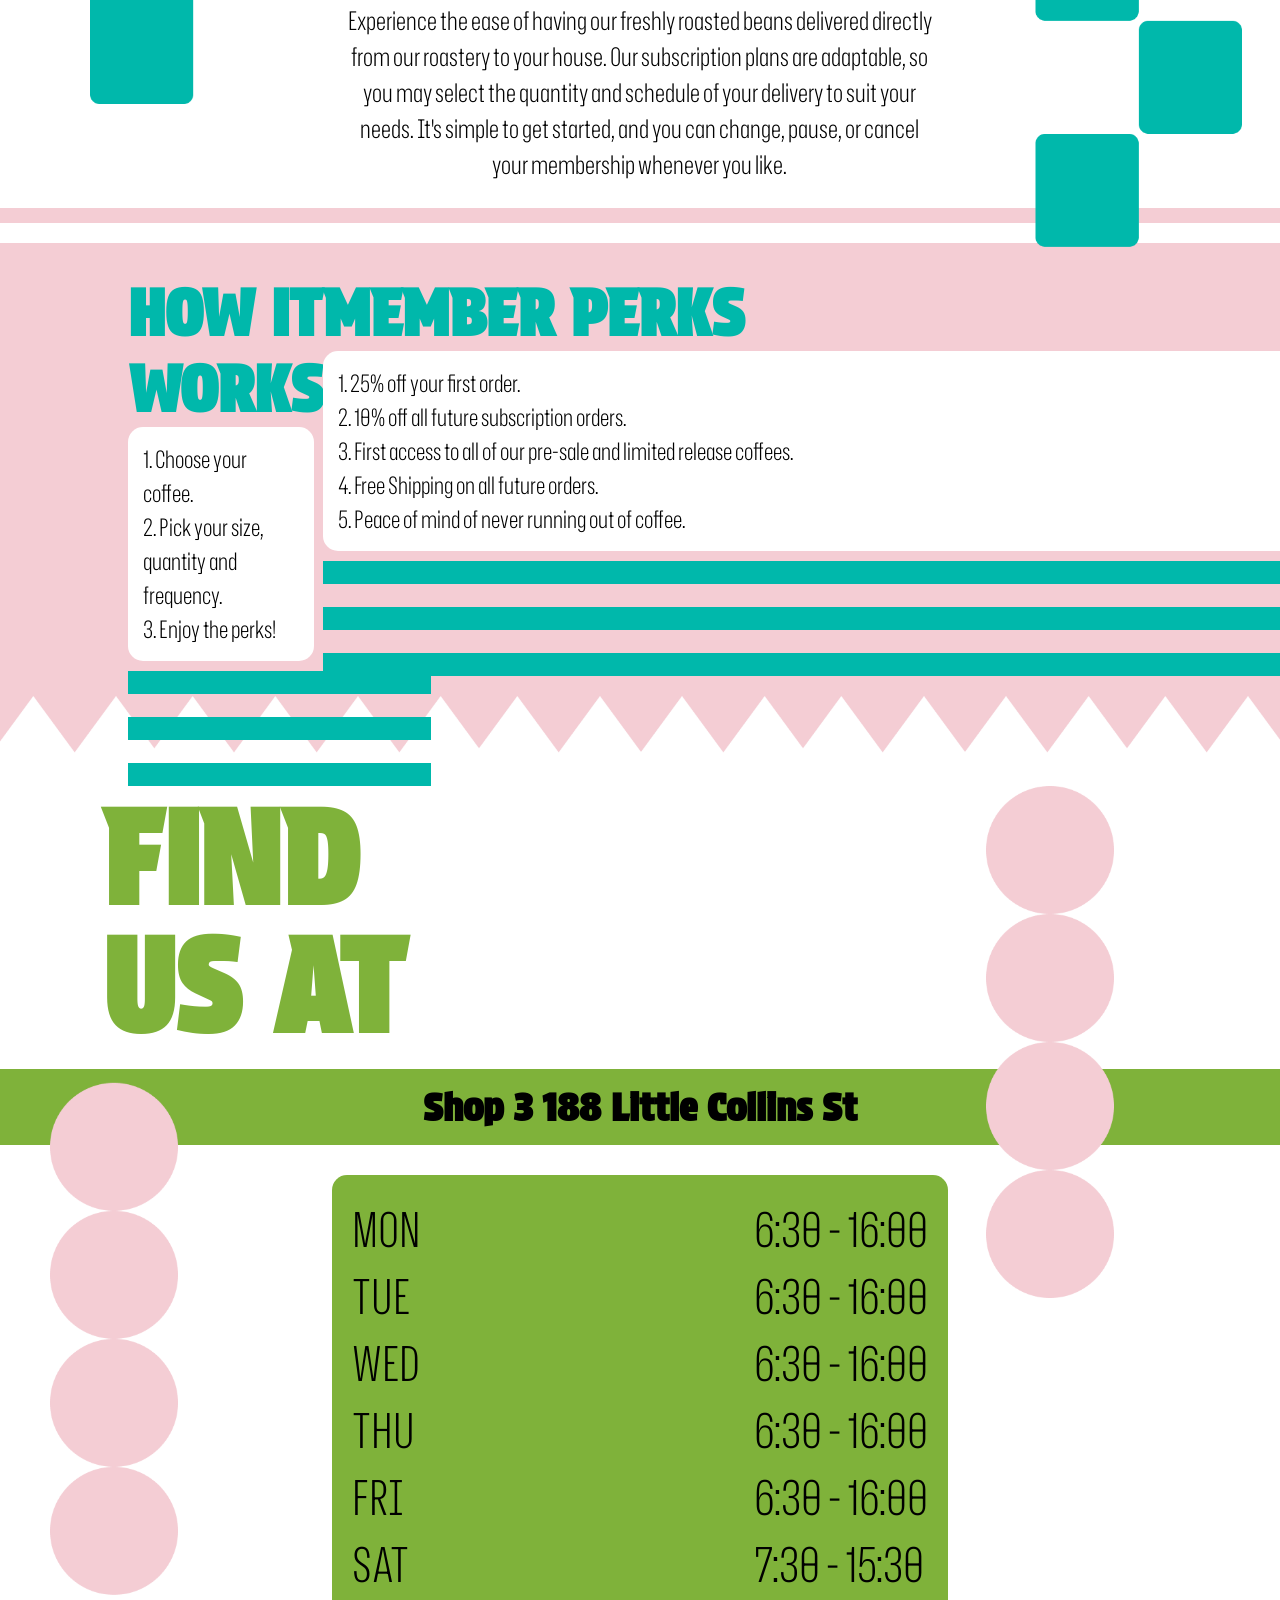
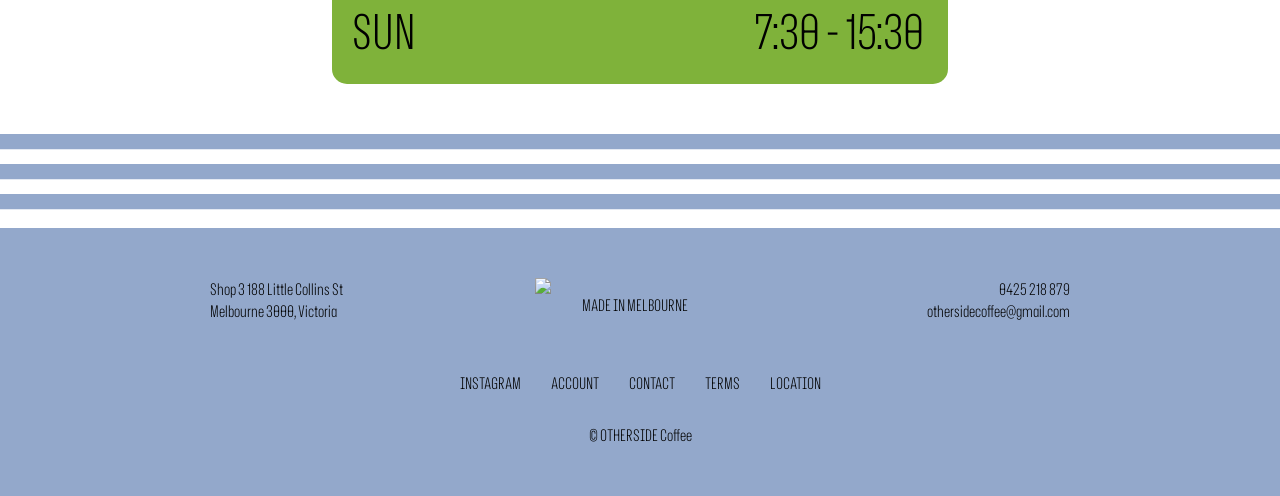
==== commit a5e1604c: "Fix: Mobile homepage subscription section finished" ====
--- a/index.html
+++ b/index.html
@@ -217,8 +217,10 @@
                     <span class="o-2">O</span>
                     <span class="n-2">N</span>
                 </div>
-                
             </h1>
+
+            <img class="mobile-subscription-box-one" src="images/homepage/mobile_subscription_box_one.png">
+            <img class="mobile-subscription-box-two" src="images/homepage/mobile_subscription_box_two.png">
 
             <div class="subscription-desc">
                 <p>
@@ -234,9 +236,9 @@
 
             <div class="subscription-explanation">
                 <div class="subscription-left">
-                    <h2 class="subscription-subtitle-one">HOW IT WORKS</h2>
-
-                    <p class="subscription-explanation-one">
+                    <h2>HOW IT WORKS</h2>
+
+                    <p>
                         1. Choose your coffee.<br>
                         2. Pick your size, quantity and frequency.<br>
                         3. Enjoy the perks!
@@ -245,12 +247,15 @@
                     <div class="small-bar"></div>
 
                     <img class="triple-lines-one" src="images/homepage/triple_lines_one.png">
-                </div>
+
+                </div>
+                
+                <img class="mobile-subscription-lines-left" src="images/homepage/mobile_subscription_lines_left.png">
 
                 <div class="subscription-right">
                     <h2>MEMBER PERKS</h2>
 
-                    <p class="subscription=explanation-two">
+                    <p>
                         1. 25% off your first order.<br>
                         2. 10% off all future subscription orders.<br>
                         3. First access to all of our pre-sale and limited release coffees.<br>
@@ -261,7 +266,11 @@
                     <div class="small-bar"></div>
 
                     <img class="triple-lines-two" src="images/homepage/triple_lines_two.png">
-                </div>
+
+                </div>
+                
+                <img class="mobile-subscription-lines-right" src="images/homepage/mobile_subscription_lines_left.png">
+
             </div>
 
         </section>
--- a/style.css
+++ b/style.css
@@ -111,11 +111,11 @@
 /* Universal navigation bar */
 
 nav {
+    position: relative;
     display: flex;
     justify-content: space-between;
     background-color: var(--blue);
-    z-index: 2;
-    
+    z-index: 3;
 }
 
 .nav-buttons {
@@ -663,7 +663,7 @@
 .subscription-box-one {
     width: 90%;
     position: absolute;
-    top: 345%;
+    transform: translateY(10%);
     left: 5%;
     z-index: 1;
 }
@@ -672,11 +672,11 @@
     width: 90%;
     position: absolute;
     left: 7%;
-    top: 390%;    
+    transform: translateY(60%);
 }
 
 .subscription-title {
-    font-size: clamp(7rem, 20vw, 15rem);
+    font-size: clamp(5.3rem, 15vw, 15rem);
     color: var(--white);
     font-family: Protest Strike;
     max-width: 58rem;
@@ -685,6 +685,7 @@
     margin-bottom: 0px;
     z-index: 2;
     position: relative;
+    transform: translateX(6%);
 
 }
 
@@ -693,10 +694,6 @@
     margin-top: 20px;
 }
 
-.s-2 {
-
-}
-
 .u-2 {
     transform: translateY(40px);
 }
@@ -743,6 +740,14 @@
 
 .bottom-row {
     transform: translateX(60px);
+}
+
+.mobile-subscription-box-one {
+    display: none;
+}
+
+.mobile-subscription-box-two {
+    display: none;
 }
 
 .subscription-desc {
@@ -774,21 +779,28 @@
     display: flex;
 }
 
-.subscription-subtitle-one {
+.subscription-left h2 {
     color: var(--teal);
     font-family: Protest Strike;
-    font-size: clamp(2rem, 10vw, 4rem);
+    font-size: clamp(2rem, 5vw, 4rem);
     margin-top: 2rem;
 }
 
-.subscription-explanation-one {
+.subscription-left p {
     background-color: var(--white);
     font-family: Hubot Sans;
-    font-size: clamp(1rem, 3vw, 1.5rem);
+    font-size: clamp(0.9rem, 3vw, 1.5rem);
     border-radius: 15px;
     width: 80%;
     padding: 15px;
-
+}
+
+.mobile-subscription-lines-left {
+    display: none;
+}
+
+.mobile-subscription-lines-right {
+    display: none;
 }
 
 .subscription-right {
@@ -800,14 +812,14 @@
 .subscription-right h2 {
     color: var(--teal);
     font-family: Protest Strike;
-    font-size: clamp(1rem, 10vw, 4rem);
+    font-size: clamp(2rem, 5vw, 4rem);
     margin-top: 2rem;
 }
 
 .subscription-right p {
     background-color: var(--white);
     font-family: Hubot Sans;
-    font-size: clamp(1rem, 3vw, 1.5rem);
+    font-size: clamp(0.9rem, 3vw, 1.5rem);
     border-radius: 15px;
     padding: 15px;
 }
@@ -820,7 +832,6 @@
 
 .triple-lines-one {
     position: absolute;
-    top: 50%;
 }
 
 .white-spikes-border {
@@ -991,6 +1002,7 @@
     left: 50%;
     transform: translateX(-50%);
     top: 50px;
+    z-index: 1;
 }
 
 .category {
@@ -1598,16 +1610,6 @@
         display: none;
     }
 
-    .subscription-desc {
-        max-width: 80%;
-        margin: 0 auto;
-        border-radius: 15px;
-    }
-
-    .subscription-desc p {
-        max-width: 85%;
-    }
-
     .bar {
         display: none!important;    }
 
@@ -1713,6 +1715,86 @@
         display: none!important;
     }
 
+    .subscription-title {
+        letter-spacing: -8px;
+        max-width: 20rem;
+        height: 13rem;
+        transform: translateX(0px);
+
+    }
+
+    .u-2 {
+        transform: translateY(12px);
+    }
+
+    .b-2 {
+        transform: translateY(0px);
+    }
+
+    .s2-2 {
+        transform: translateY(-10px);
+    }
+
+    .c-2 {
+        transform: translateY(5px);
+    }
+
+    .r-2 {
+        transform: translateY(-10px);
+    }
+
+    .i-2 {
+        transform: translateY(-50px);
+    }
+
+    .p-2 {
+        transform: translateY(-40px);
+    }
+
+    .t-2 {
+        transform: translateY(-50px);
+    }
+
+    .i2-2 {
+        transform: translateY(-60px);
+    }
+
+    .o-2 {
+        transform: translateY(-50px);
+    }
+
+    .n-2 {
+        transform: translateY(-40px);
+    }
+
+    .bottom-row {
+        transform: translateX(20px);
+    }
+
+    .mobile-subscription-box-one {
+        display: block;
+        position: absolute;
+        left: 7%;
+        transform: translateY(-130%);
+    }
+
+    .mobile-subscription-box-two {
+        display: block;
+        position: absolute;
+        right: 7%;
+        transform: translateY(-130%);
+
+    }
+
+    .subscription-desc {
+        max-width: 80%;
+        margin: 0 auto;
+        border-radius: 15px;
+    }
+
+    .subscription-desc p {
+        max-width: 85%;
+    }
     .subscription-box-one {
         display: none;
     }
@@ -1721,9 +1803,67 @@
         display: none;
     }
 
-    .bottom-row {
-        transform: none;
-    }
+    .subscription-explanation {
+        flex-direction: column;
+        gap: 10px;
+    }
+
+    .subscription-left {
+        background-color: var(--white);
+        margin-top: 20px;
+        border-radius: 5px;
+        padding:10px;
+        width: 220px;
+        z-index: 2
+    }
+
+    .subscription-left p {
+        padding: 0px;
+    }
+
+    .small-bar {
+        display: none;
+    }
+
+    .mobile-subscription-lines-left {
+        display: block;
+        position: absolute;
+        z-index: 1;
+        transform: translateY(80%);
+        left: 15%;
+    }
+
+    .subscription-right {
+        background-color: var(--white);
+        margin-top: 5px;
+        border-radius: 5px;
+        padding:10px;
+        width: 220px;
+        align-items: flex-end;
+        align-self: flex-end;
+        z-index: 2;
+    }
+
+    .mobile-subscription-lines-right {
+        display: block;
+        position: absolute;
+        z-index: 1;
+        transform: translateY(20%);
+        right: 15%;
+    }
+
+    .subscription-left h2 {
+        margin-top: 0px;
+    }
+
+    .subscription-right p {
+        padding: 0px;
+    }
+
+    .subscription-right h2 {
+        margin-top: 0px;
+    }
+
 
 
     .section-three-title {
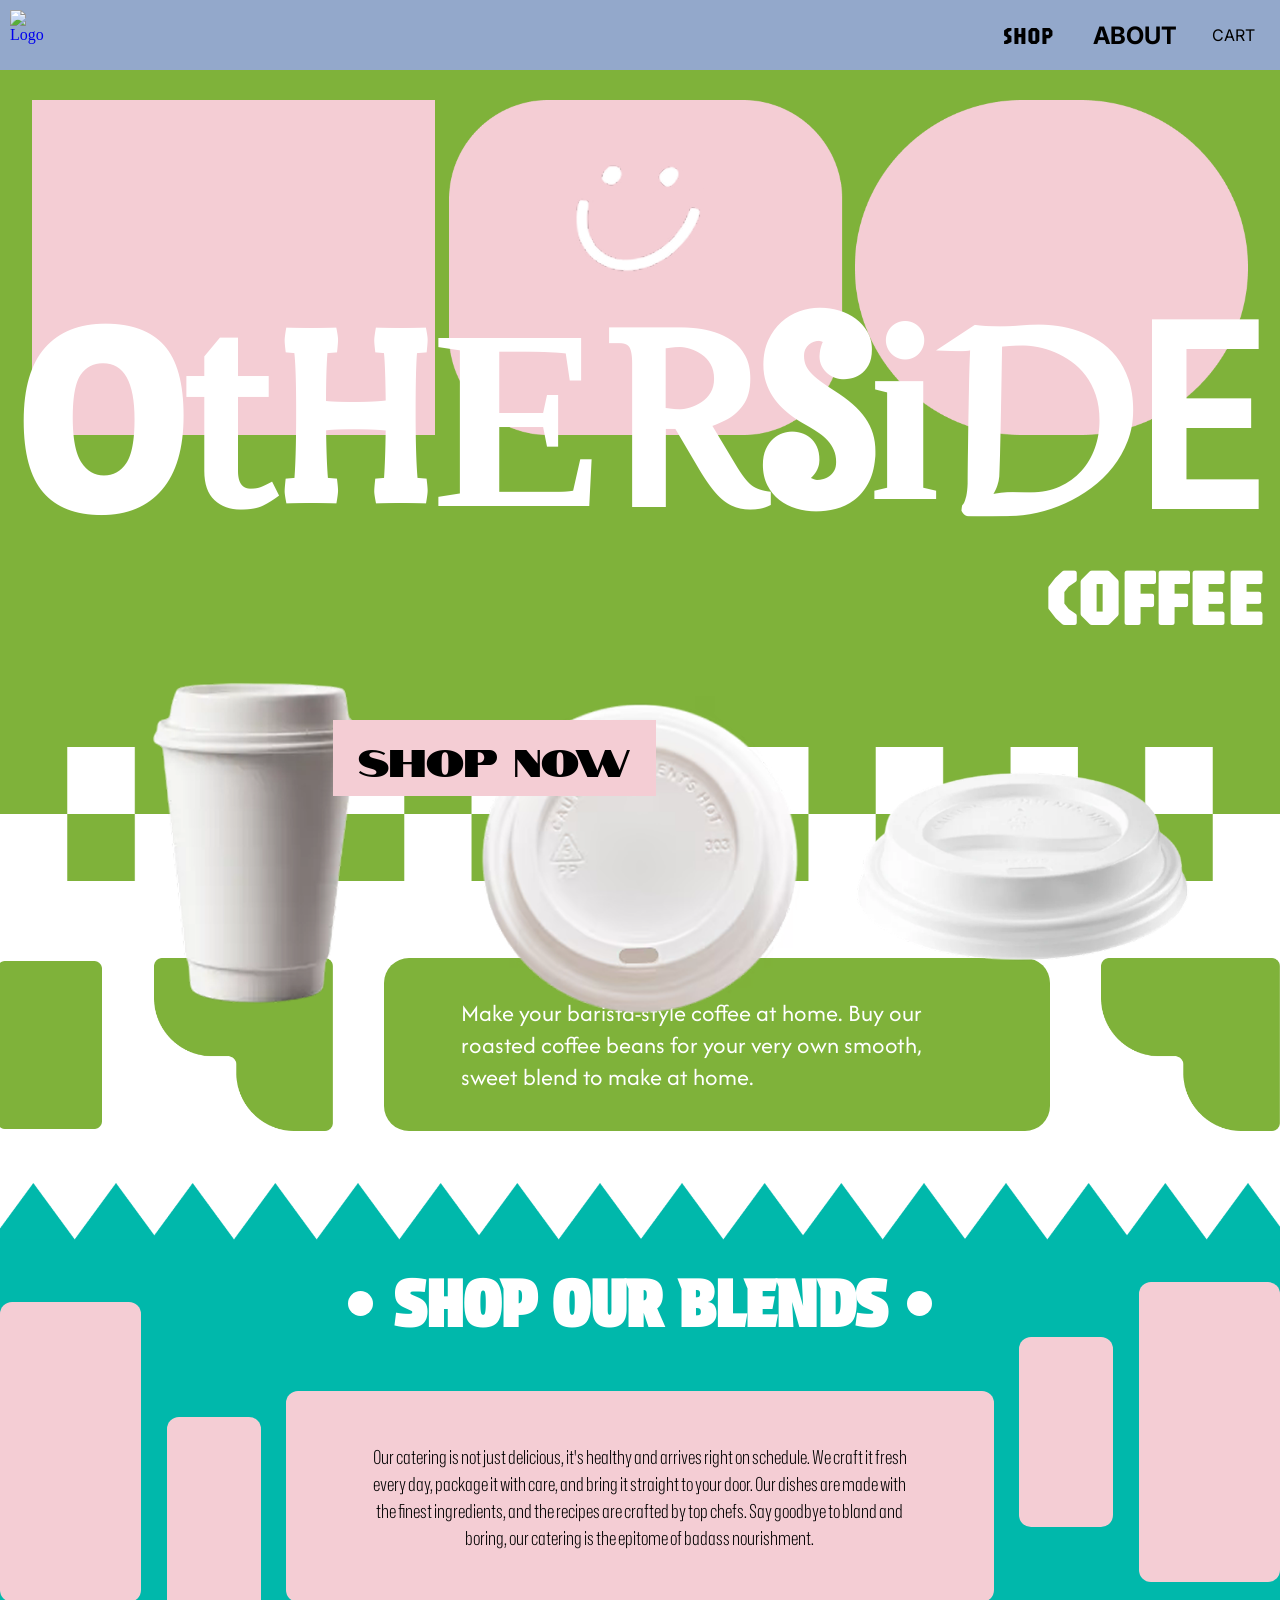
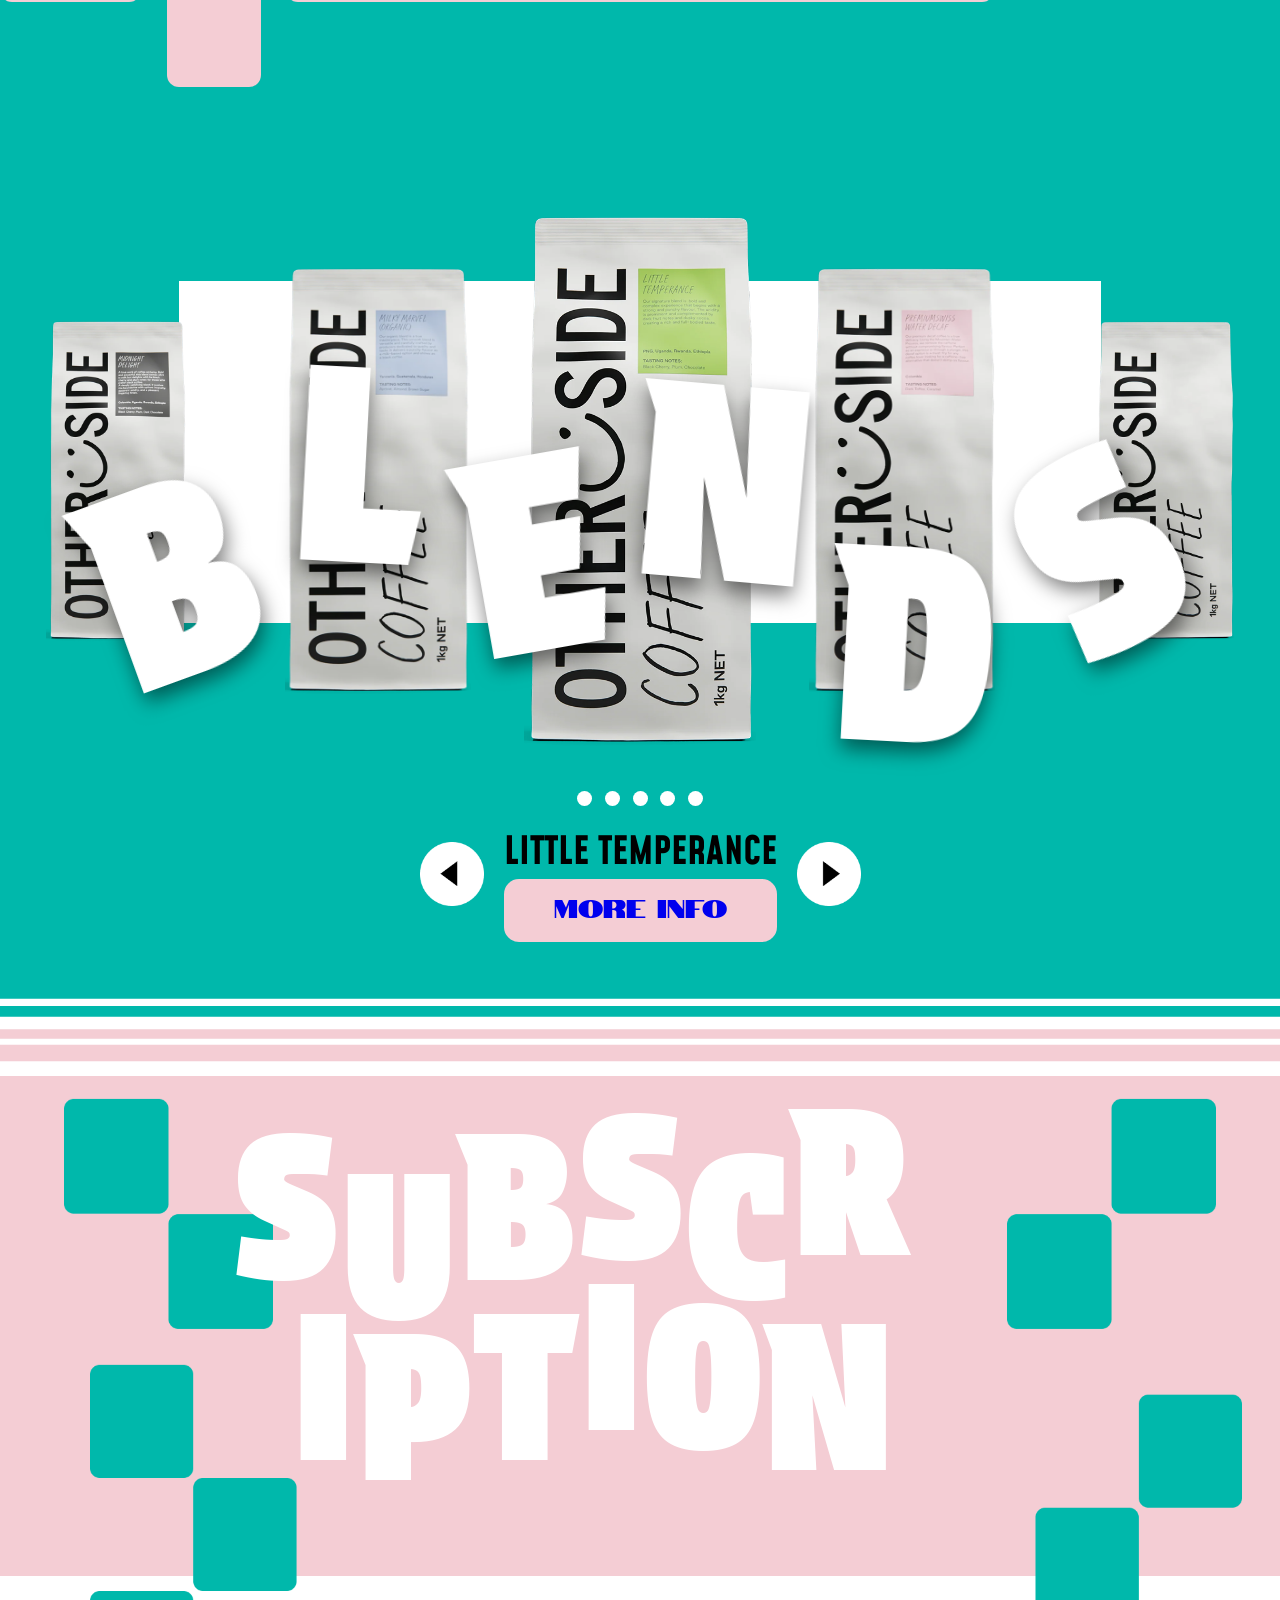
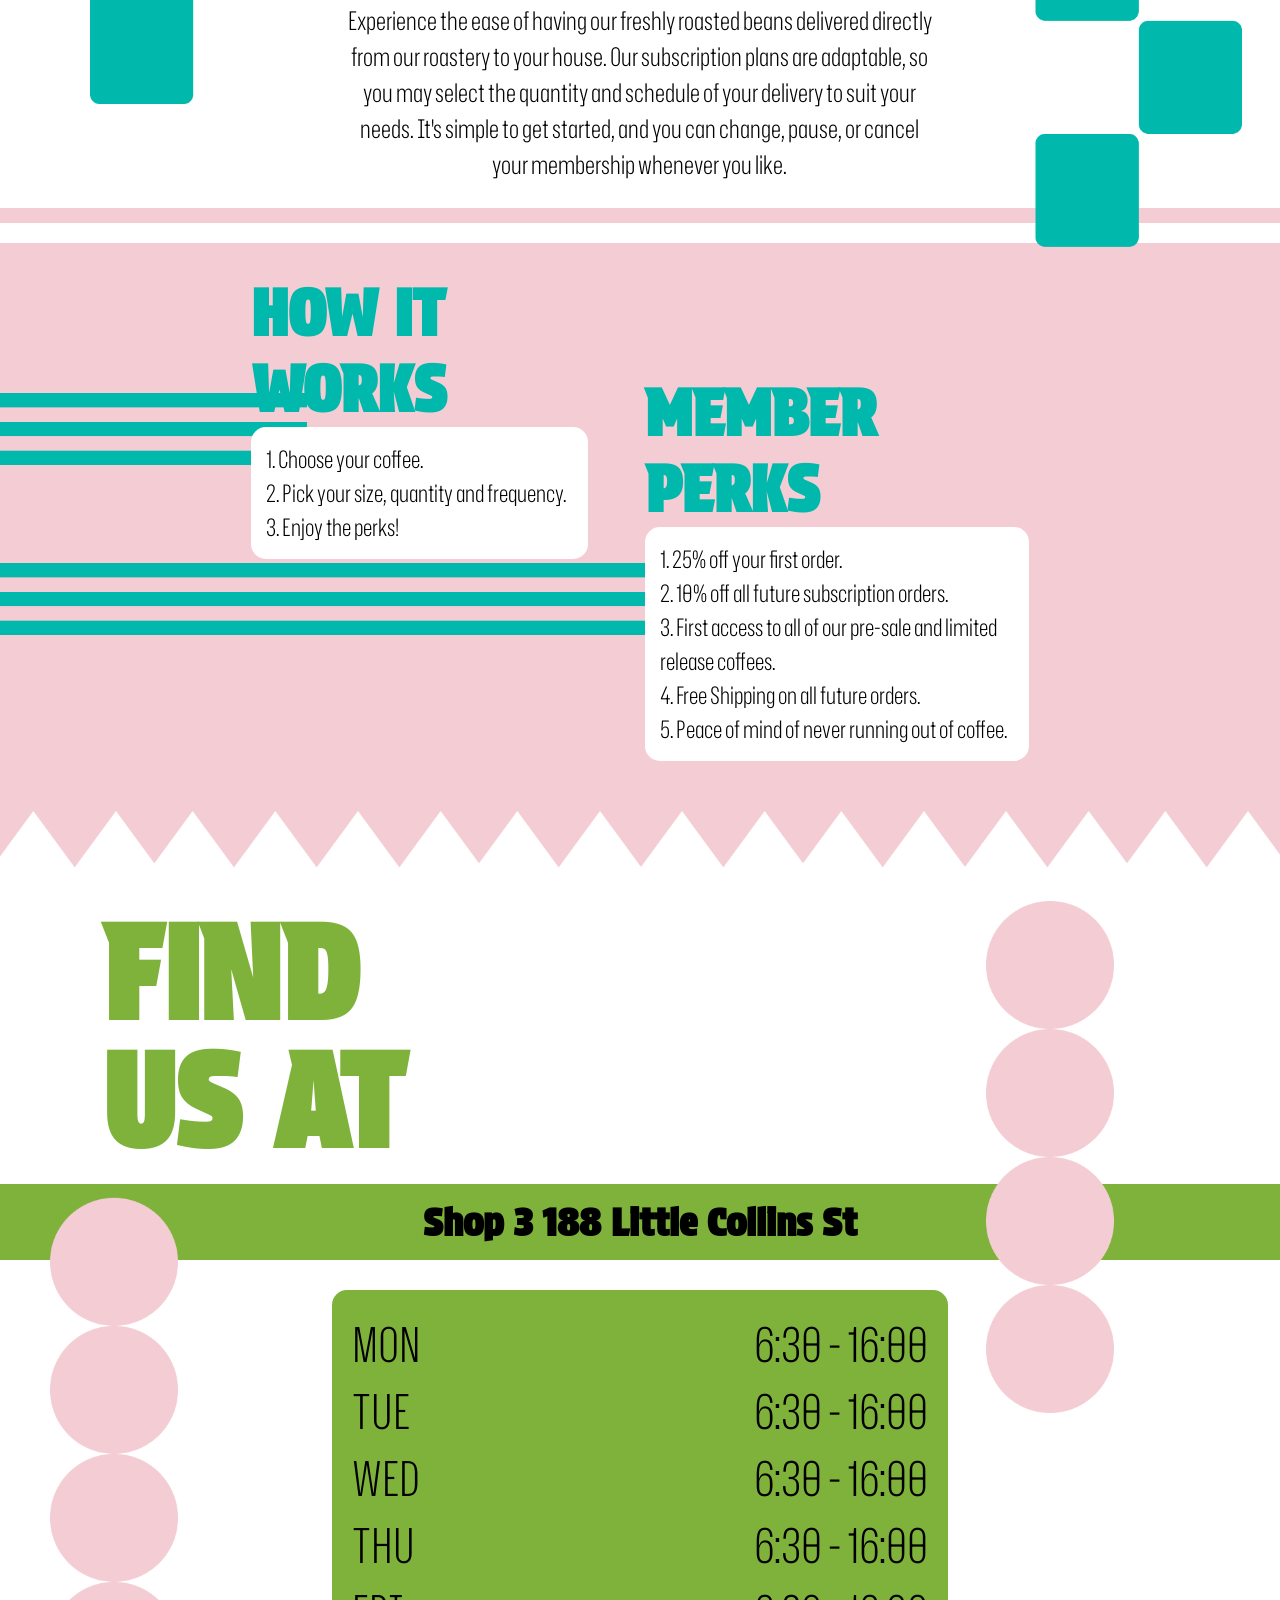
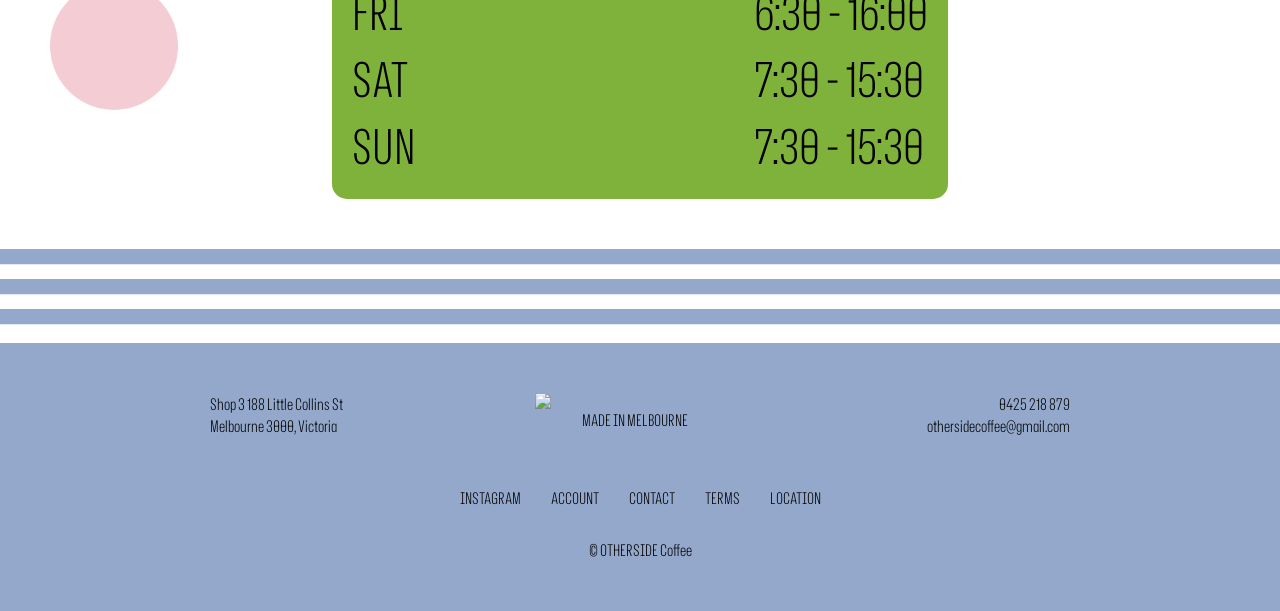
==== commit 6771500b: "FIX: Mobile homepage and product page finalized" ====
--- a/index.html
+++ b/index.html
@@ -5,6 +5,7 @@
     <meta name="viewport" content="width=device-width, initial-scale=1.0">
     <title>Otherside Homepage</title>
     <link rel="stylesheet" href="style.css">
+    <script src="script.js" defer></script>
 </head>
 <body>
     <nav>
@@ -42,8 +43,6 @@
                 <img src="images/menu_icon.png">
             </a>
         </div>
-
-
     </nav>
     
     
@@ -246,9 +245,9 @@
 
                     <div class="small-bar"></div>
 
-                    <img class="triple-lines-one" src="images/homepage/triple_lines_one.png">
-
-                </div>
+                </div>
+
+                <img class="triple-lines-one" src="images/homepage/triple_lines_one.png">
                 
                 <img class="mobile-subscription-lines-left" src="images/homepage/mobile_subscription_lines_left.png">
 
@@ -265,9 +264,9 @@
 
                     <div class="small-bar"></div>
 
-                    <img class="triple-lines-two" src="images/homepage/triple_lines_two.png">
-
-                </div>
+                </div>
+
+                <img class="triple-lines-two" src="images/homepage/triple_lines_two.png">
                 
                 <img class="mobile-subscription-lines-right" src="images/homepage/mobile_subscription_lines_left.png">
 
--- a/style.css
+++ b/style.css
@@ -97,6 +97,7 @@
 
 a {
     text-decoration: none;
+    cursor: pointer;
 }
 
 figure {
@@ -105,6 +106,7 @@
 
 button {
     border: none;
+    cursor: pointer;
 }
 
 /* ==================================================================== */
@@ -774,9 +776,17 @@
 
 .subscription-explanation {
     margin-bottom: 20px;
-    max-width: 80%;
-    margin: 0 auto;
-    display: flex;
+    display: flex;
+    gap: 10px;
+    justify-content: center;
+}
+
+.subscription-left {
+    display: flex;
+    position:relative;
+    flex-direction: column;
+    width: 30%;
+    z-index: 2;
 }
 
 .subscription-left h2 {
@@ -799,14 +809,30 @@
     display: none;
 }
 
-.mobile-subscription-lines-right {
-    display: none;
+.triple-lines-one {
+    position: absolute;
+    width: 24%;
+    height: 8%;
+    transform: translateY(150px);
+    left: 0px;
+    z-index: 1
+}
+
+.small-bar {
+    background-color: var(--white);
+    border-radius: 15px;
+    margin-top: 10px;
 }
 
 .subscription-right {
     display: flex;
+    position: relative;
     flex-direction: column;
     justify-content: end;
+    width: 30%;
+    align-items: flex-end;
+    margin-top: 100px;
+    z-index: 2;
 }
 
 .subscription-right h2 {
@@ -824,14 +850,16 @@
     padding: 15px;
 }
 
-.small-bar {
-    background-color: var(--white);
-    border-radius: 15px;
-    margin-top: 10px;
-}
-
-.triple-lines-one {
+.triple-lines-two {
     position: absolute;
+    width: 54%;
+    transform: translateY(320px);
+    left: 0px;
+    height: 8%;
+}
+
+.mobile-subscription-lines-right {
+    display: none;
 }
 
 .white-spikes-border {
@@ -1291,7 +1319,7 @@
 }
 
 .recommended-product a {
-    font-size: clamp(0.3rem, 2vw, 2rem);
+    font-size: clamp(0.7rem, 2vw, 2rem);
     background-color: var(--pink);
     font-family: Notable;
     border-radius: 15px;
@@ -1783,7 +1811,6 @@
         position: absolute;
         right: 7%;
         transform: translateY(-130%);
-
     }
 
     .subscription-desc {
@@ -1812,9 +1839,9 @@
         background-color: var(--white);
         margin-top: 20px;
         border-radius: 5px;
-        padding:10px;
+        padding: 10px;
         width: 220px;
-        z-index: 2
+        margin-left: 40px;
     }
 
     .subscription-left p {
@@ -1829,7 +1856,7 @@
         display: block;
         position: absolute;
         z-index: 1;
-        transform: translateY(80%);
+        transform: translateY(30%);
         left: 15%;
     }
 
@@ -1841,14 +1868,14 @@
         width: 220px;
         align-items: flex-end;
         align-self: flex-end;
-        z-index: 2;
+        margin-right: 40px;
     }
 
     .mobile-subscription-lines-right {
         display: block;
         position: absolute;
         z-index: 1;
-        transform: translateY(20%);
+        transform: translateY(-20%);
         right: 15%;
     }
 
@@ -1961,6 +1988,12 @@
     /* ============================================================================ */
     /* mobile product page */
     
+    .product-hero-dot {
+        width: 5px;
+        height: 5px;
+        margin-bottom: 10px;
+    }
+
     .product-hero {
         flex-direction: column;
     }
@@ -2008,6 +2041,7 @@
         border-radius: 15px;
         padding: 10px;
         margin-top: 20px;
+        
     }
 
     .size-pick {
@@ -2016,7 +2050,14 @@
 
     .category-pick {
         flex-direction: column;
-        min-width: 20px;
+    }
+
+    .category-pick .selections {
+        gap: 3px;
+    }
+    
+    .category-pick .selections p {
+        align-items: center;
 
     }
 
@@ -2026,11 +2067,6 @@
 
     .quantity-pick h3 {
         flex-direction: column;
-    }
-
-    .recommended-gallery {
-        
-        margin-left: 0px;
     }
 
     .recommended-gallery H2 {
@@ -2059,6 +2095,8 @@
     }
 
     .product-total p {
+        margin-left: 0px;
+        margin-bottom: 10px;
         text-align: left;
     }
 
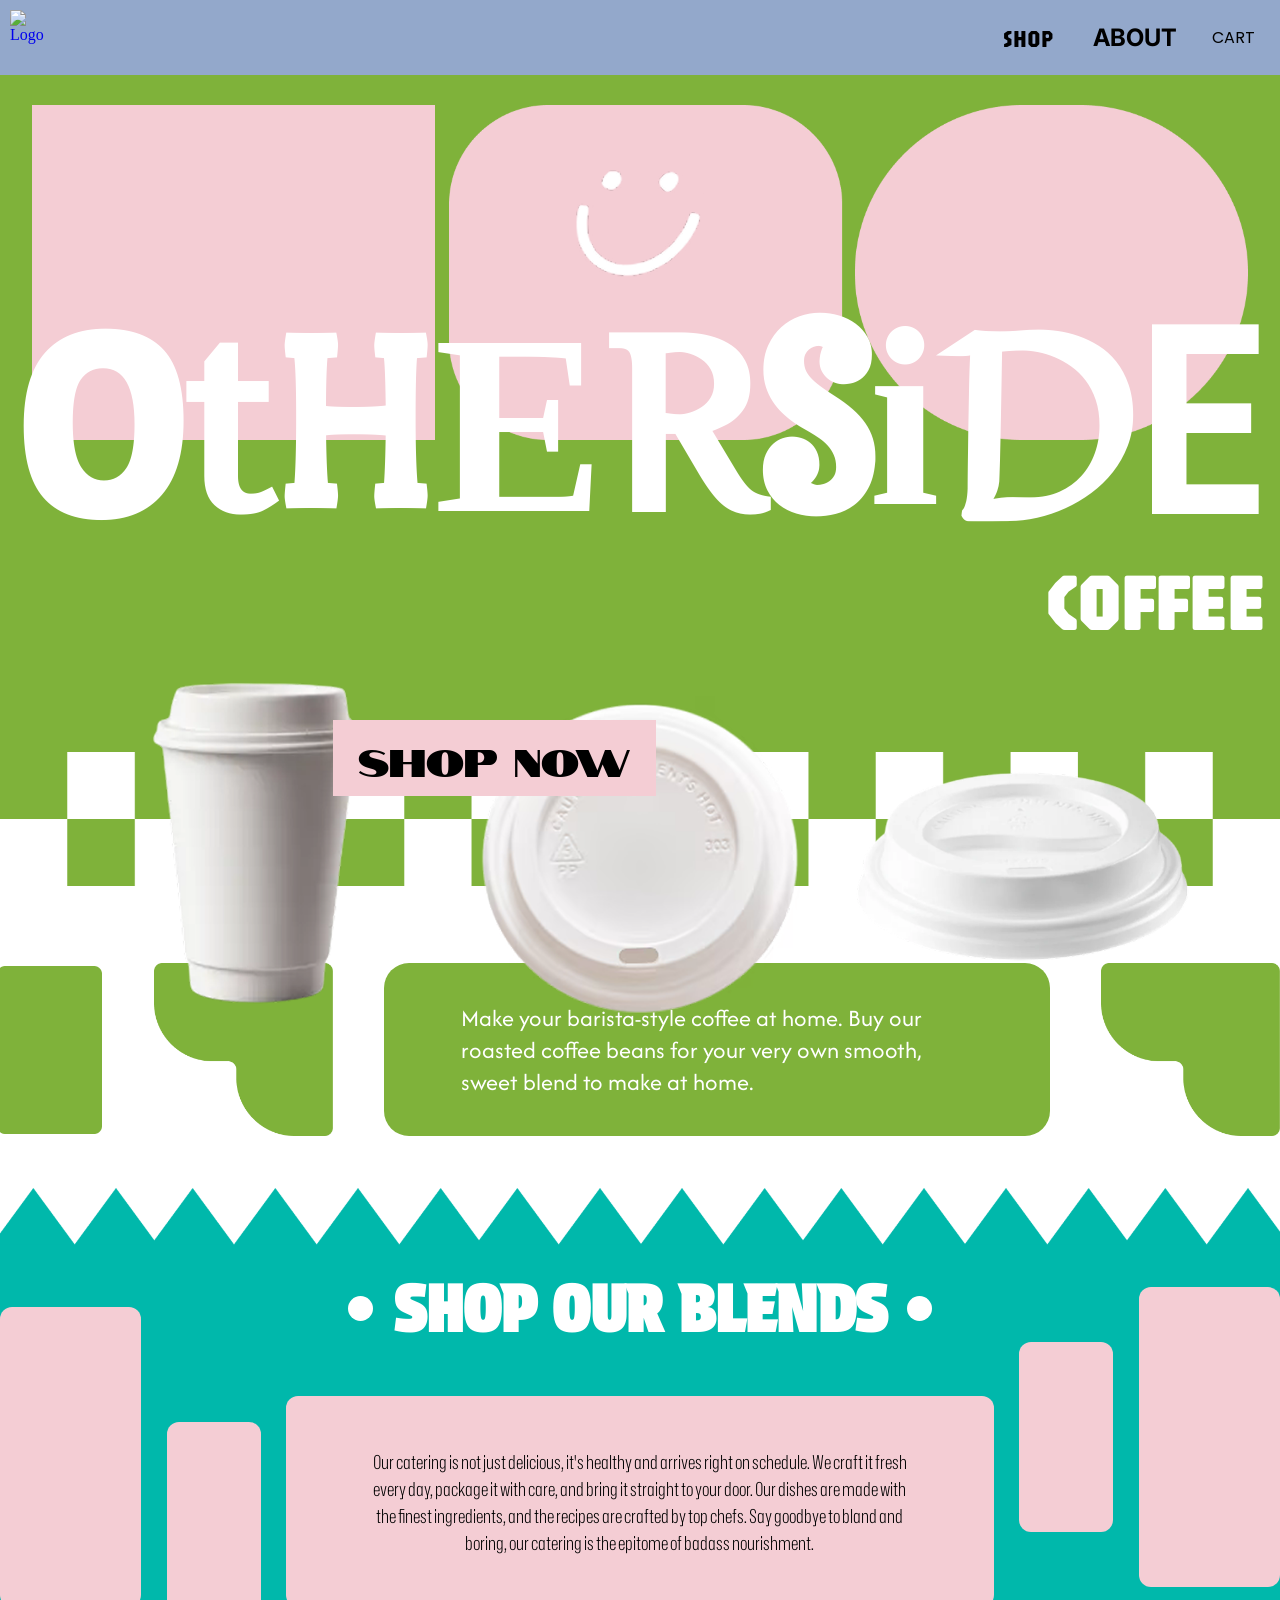
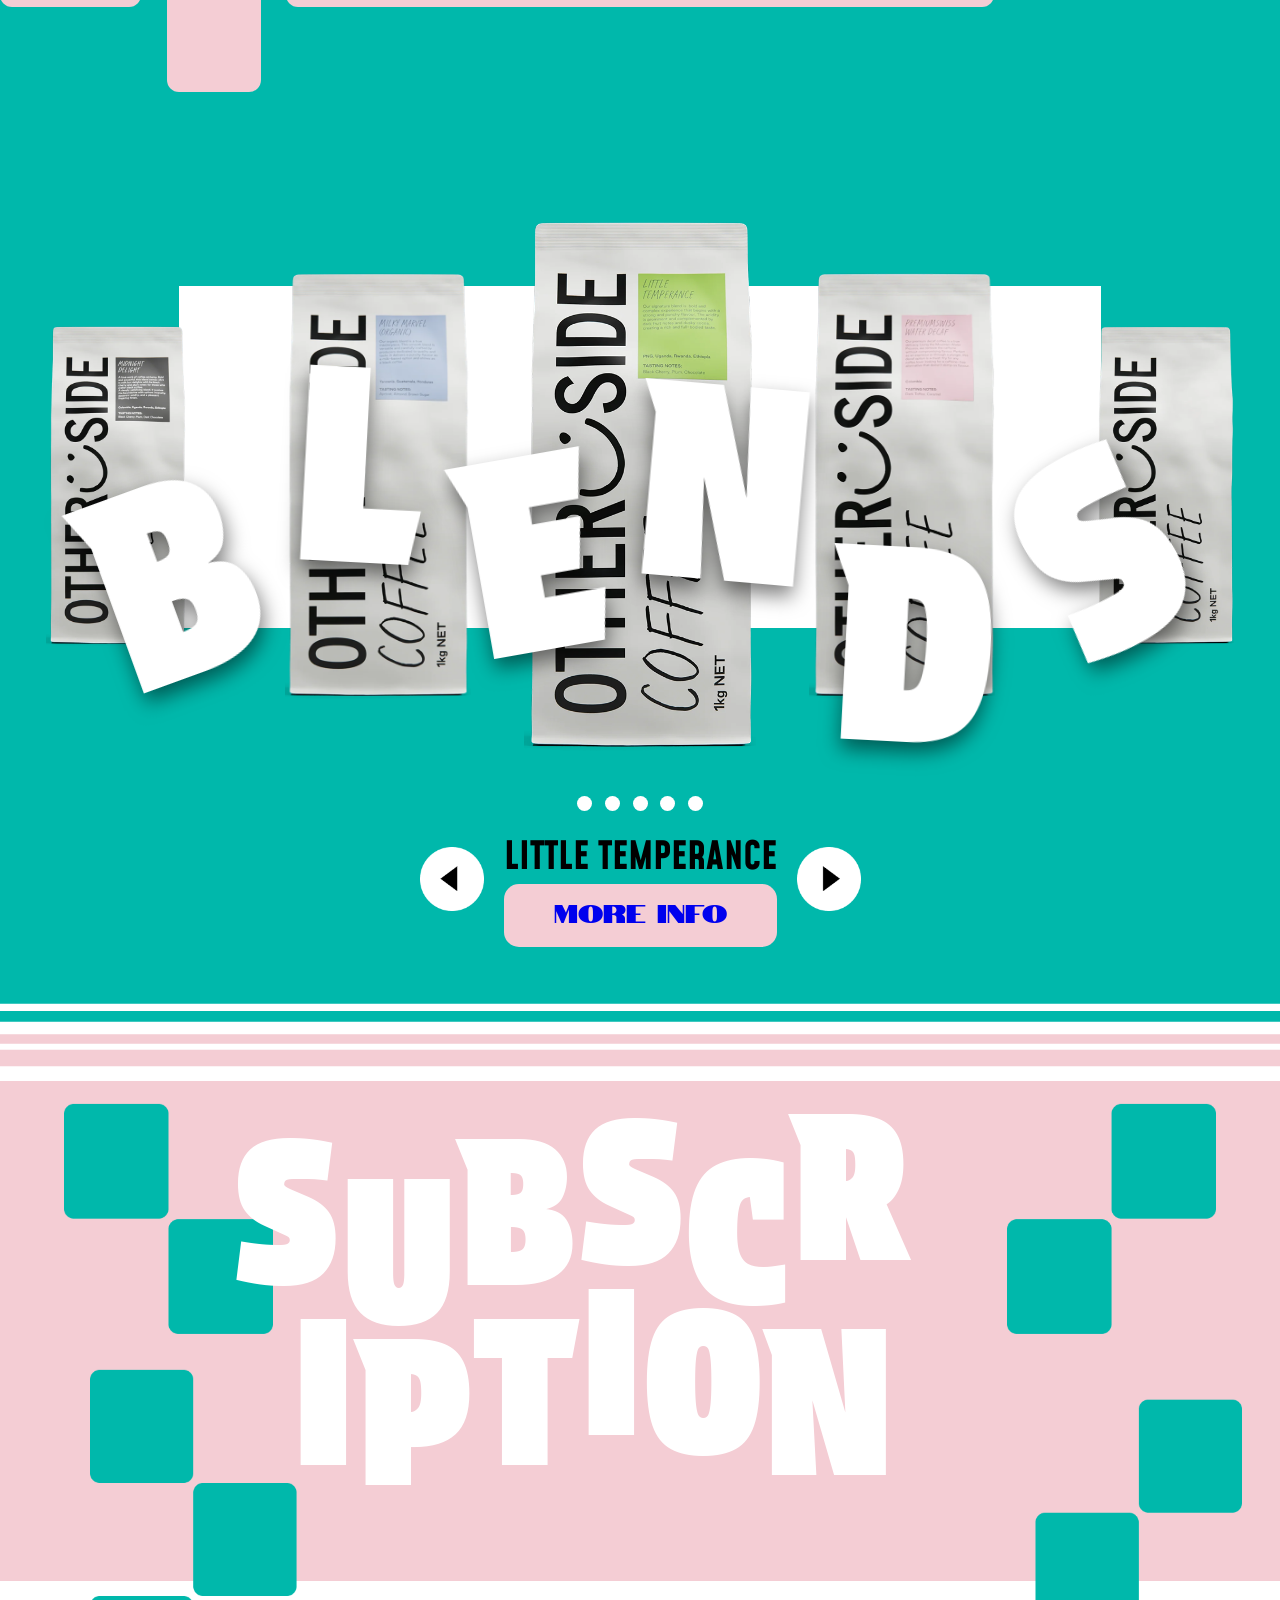
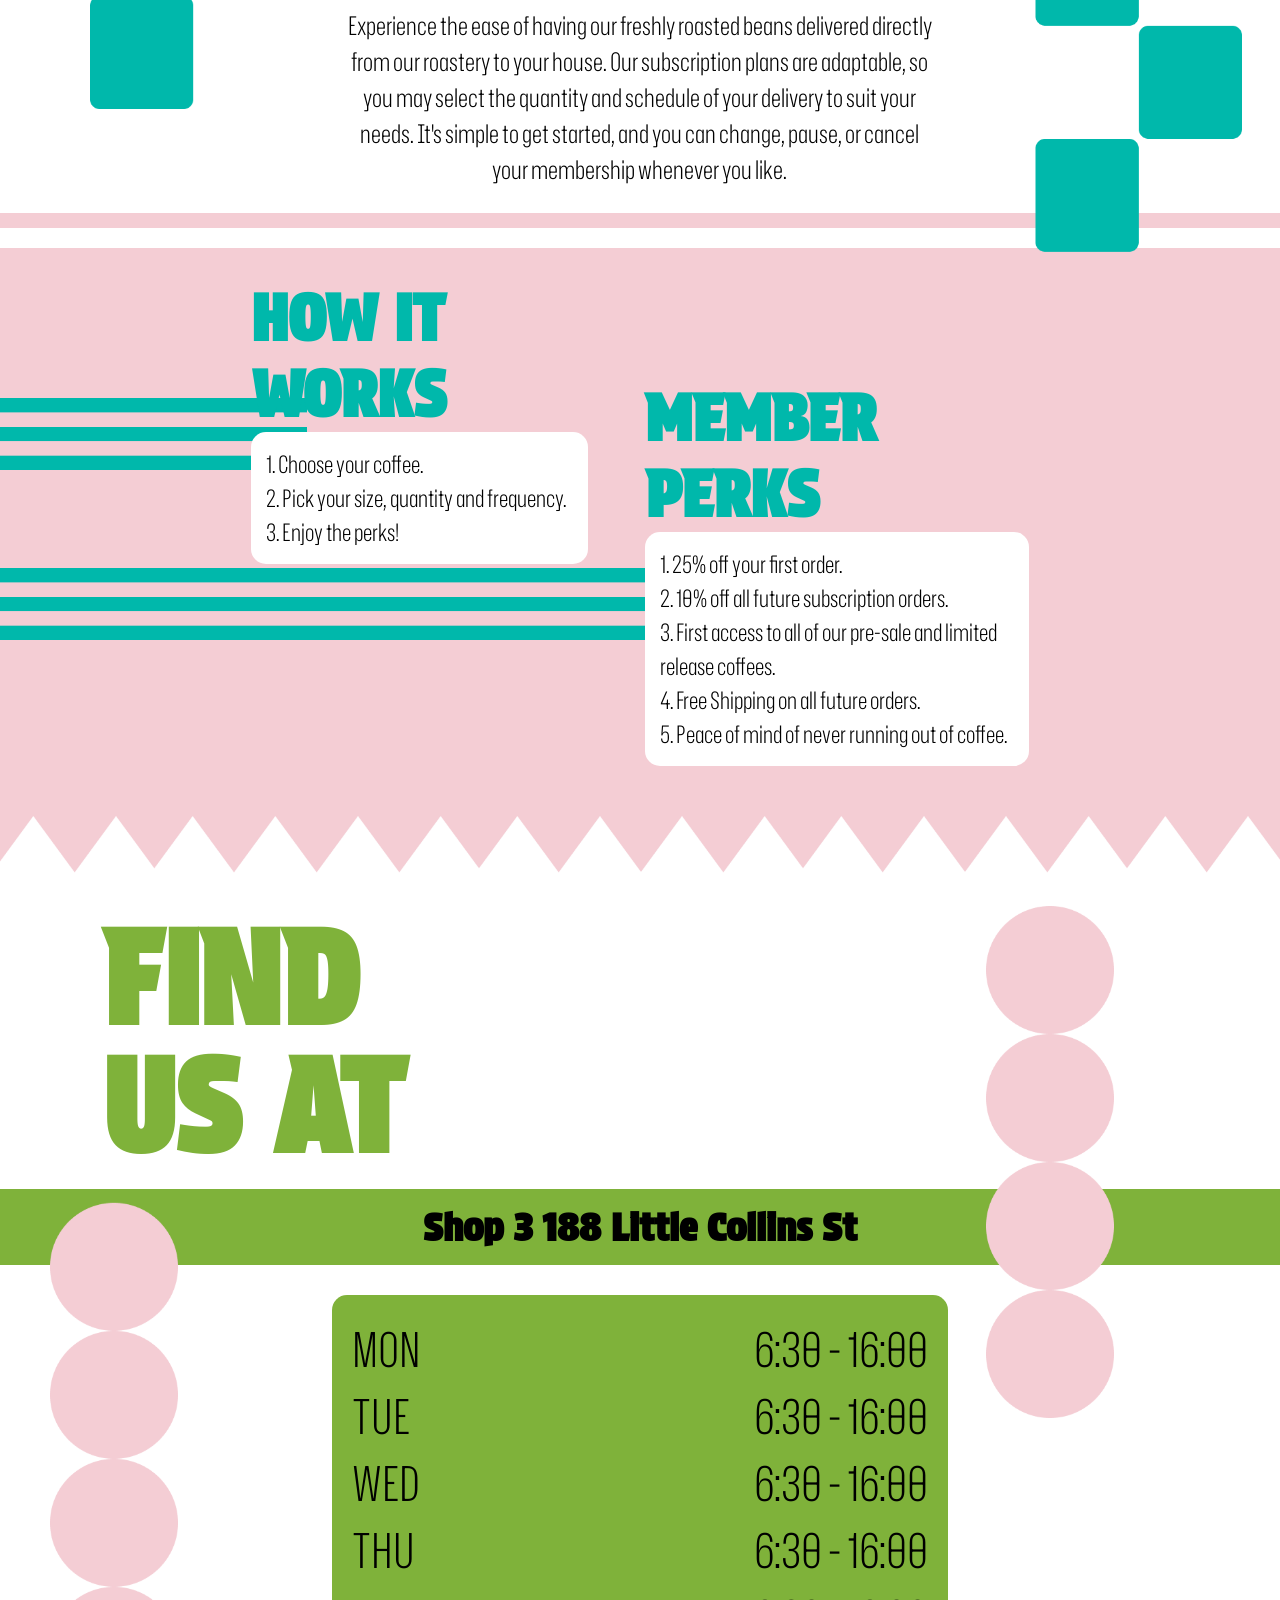
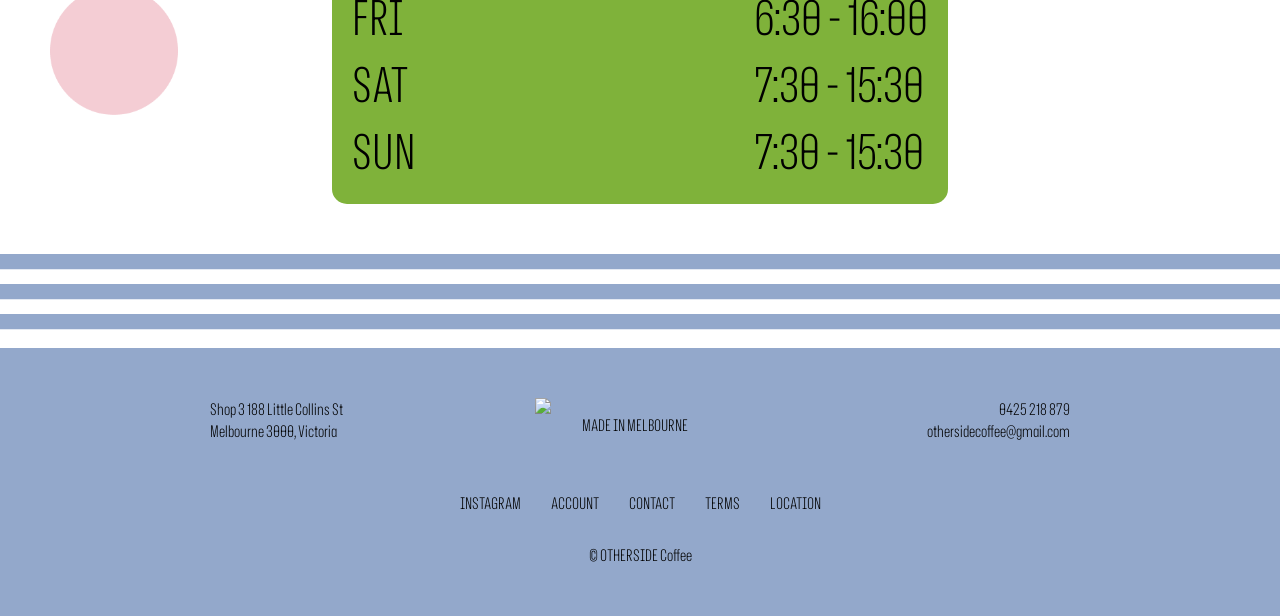
==== commit 628a04c7: "Fix: Quantity selector javascript finished" ====
--- a/index.html
+++ b/index.html
@@ -5,7 +5,6 @@
     <meta name="viewport" content="width=device-width, initial-scale=1.0">
     <title>Otherside Homepage</title>
     <link rel="stylesheet" href="style.css">
-    <script src="script.js" defer></script>
 </head>
 <body>
     <nav>
@@ -27,7 +26,7 @@
                     <p>CART</p>
                 </a>
 
-                <div class="hover-cart">
+                <div class="hover-cart" id="hoverCart">
                     <p>YOUR CART IS EMPTY</p>
                     <button id="closeCart">CONTINUE SHOPPING</button>
                 </div>
@@ -351,5 +350,8 @@
 
         <p class="copyright">© OTHERSIDE Coffee</p>
     </footer>
+
+    <script src=".//script.js" defer></script>
+
 </body>
 </html>
--- a/style.css
+++ b/style.css
@@ -109,6 +109,16 @@
     cursor: pointer;
 }
 
+input {
+    border: none;
+}
+
+input::-webkit-outer-spin-button,
+input::-webkit-inner-spin-button {
+  -webkit-appearance: none;
+  margin: 0;
+}
+
 /* ==================================================================== */
 /* Universal navigation bar */
 
@@ -149,7 +159,7 @@
 }
 
 .nav-cart {
-    font-family: Inter;
+    font-family: Poppins;
     padding: 25px;
 }
 
@@ -1249,6 +1259,8 @@
     height: 40px;
     border-radius: 20px;
     font-family: Hubot Sans;
+    font-size: 20px;
+    text-align: center;
 }
 
 .plus {
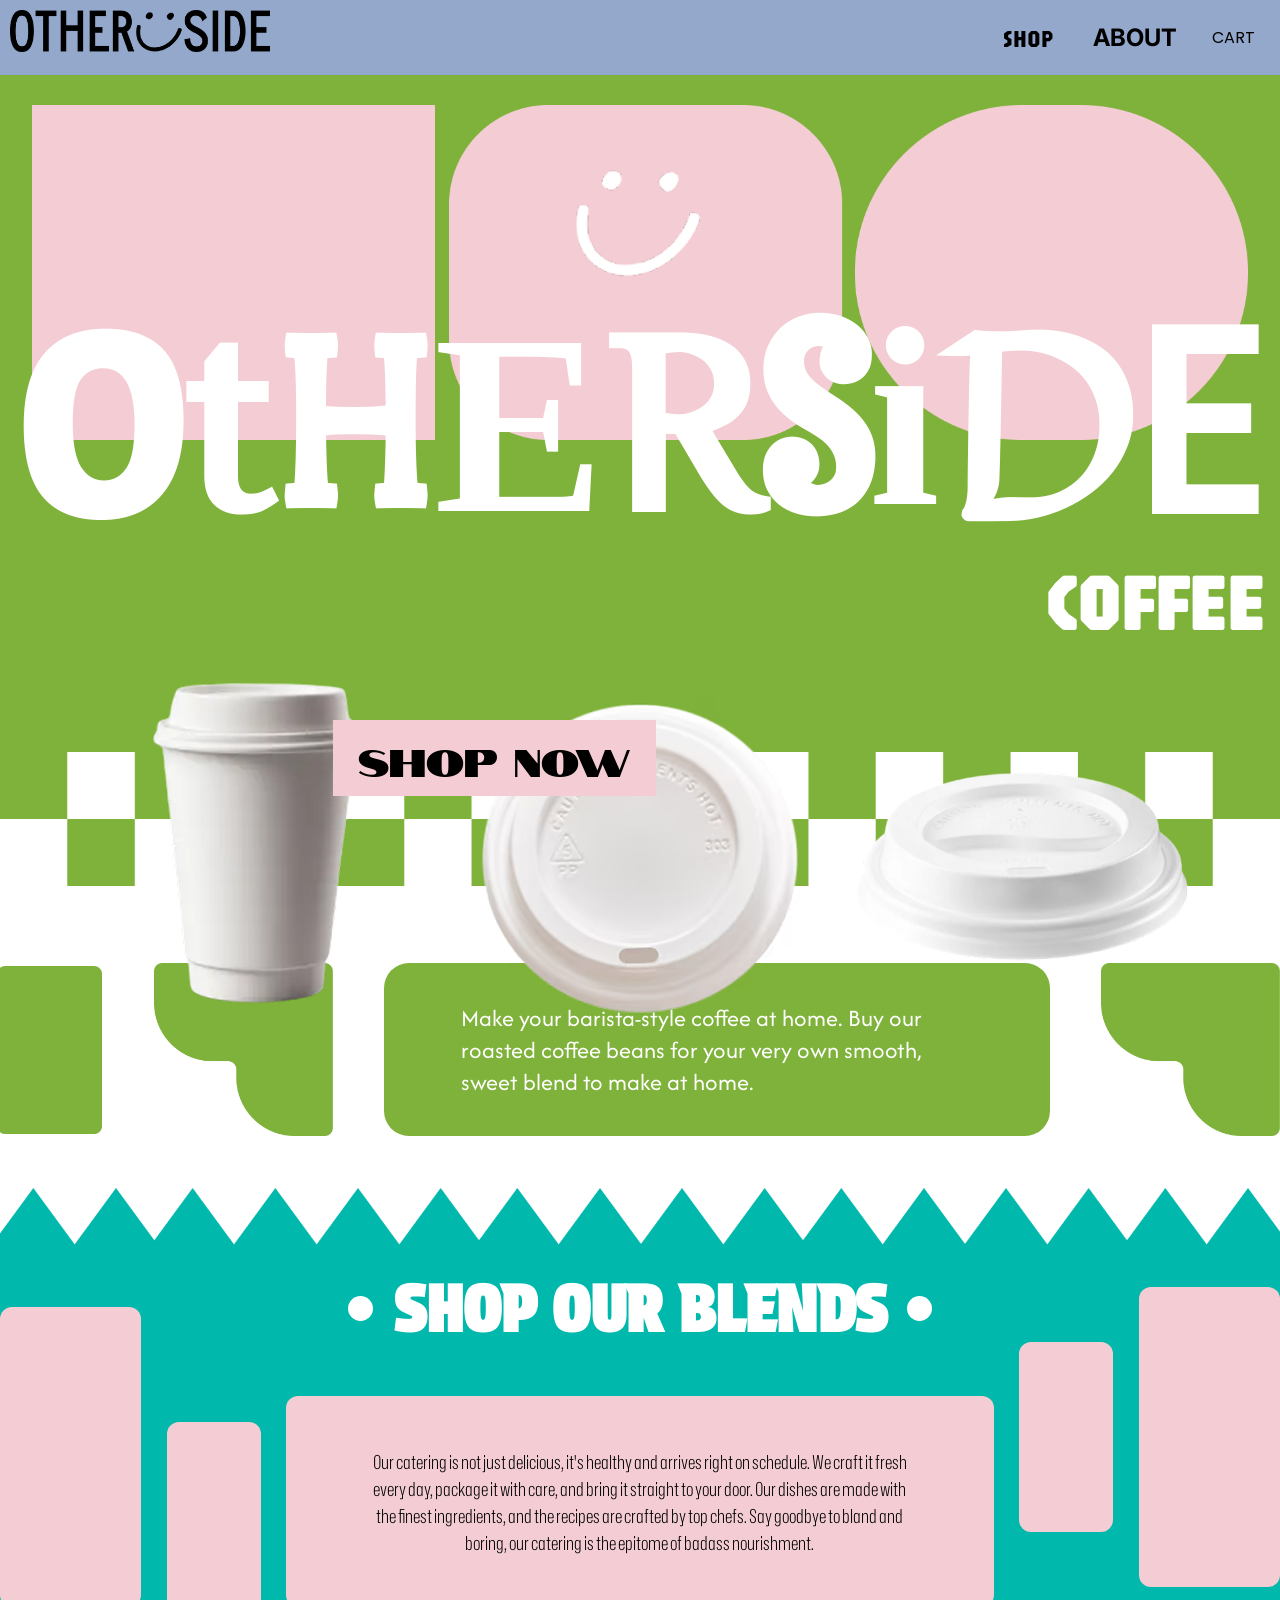
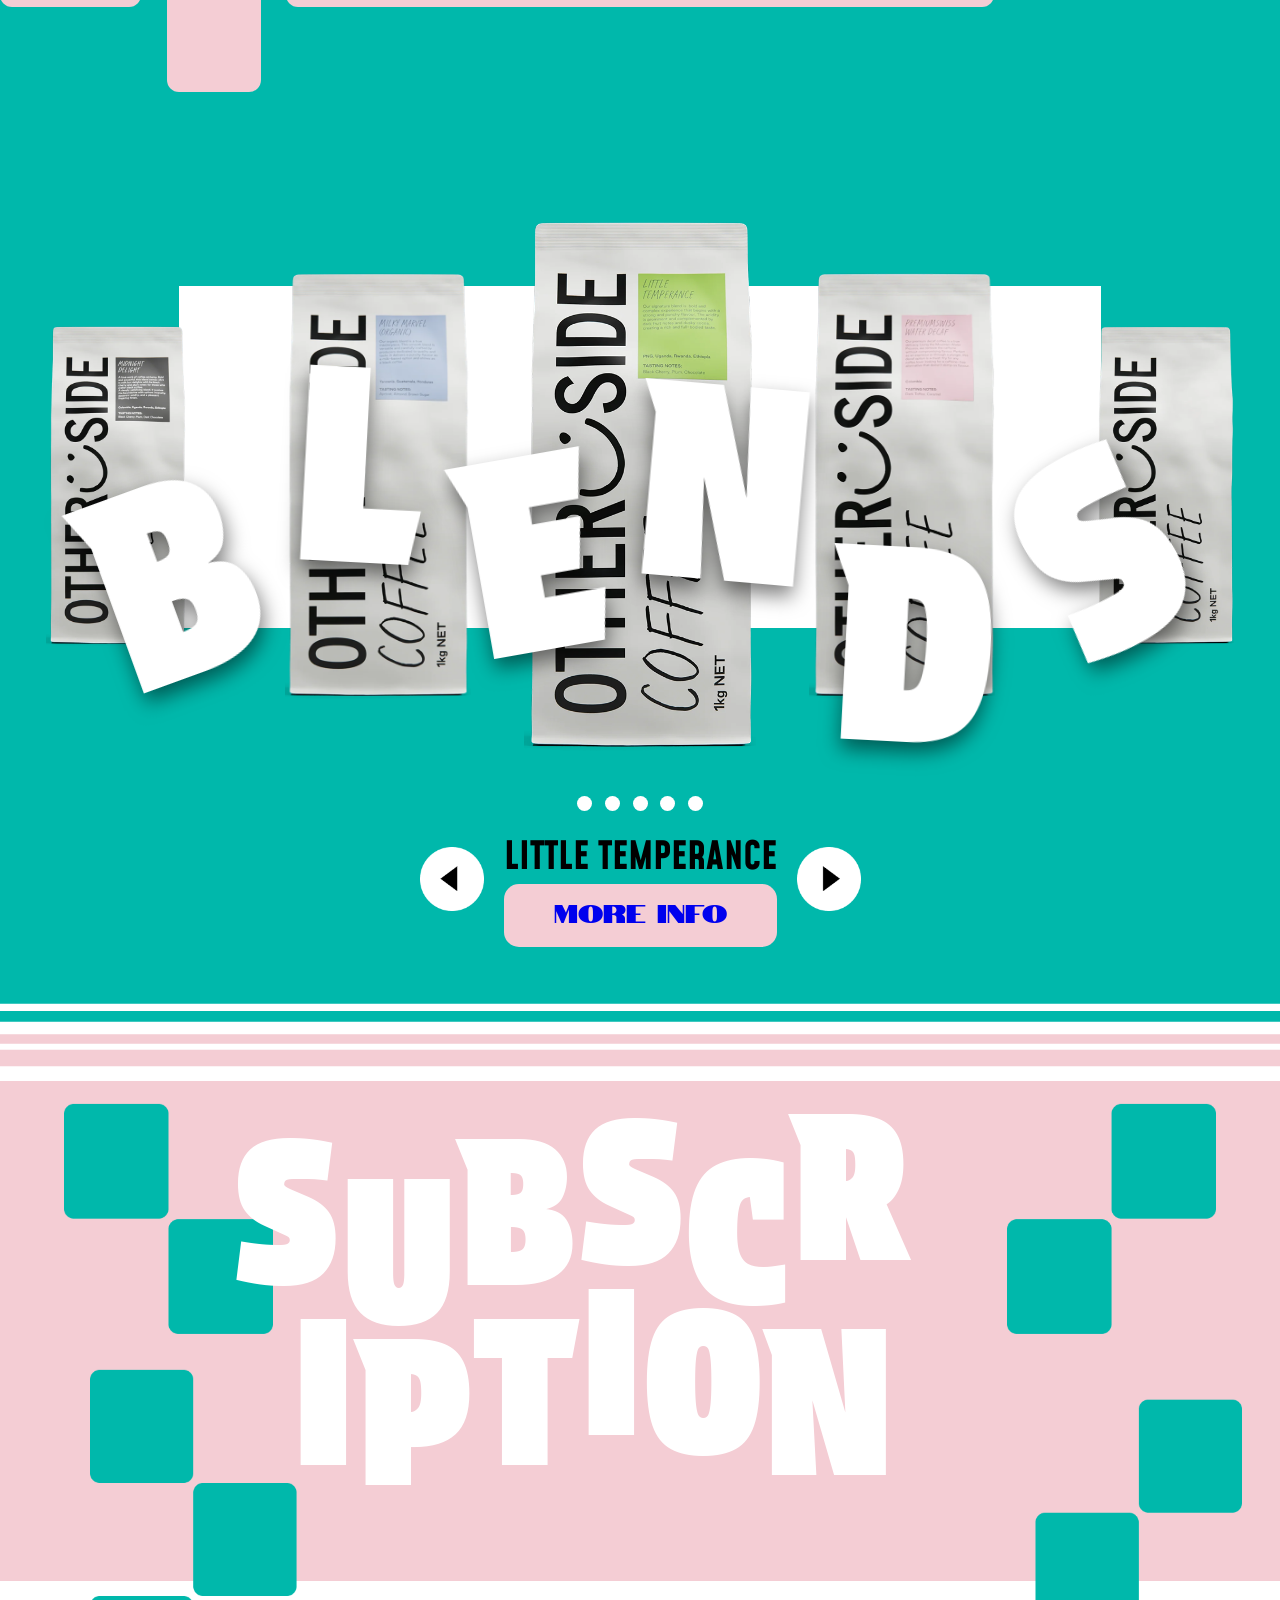
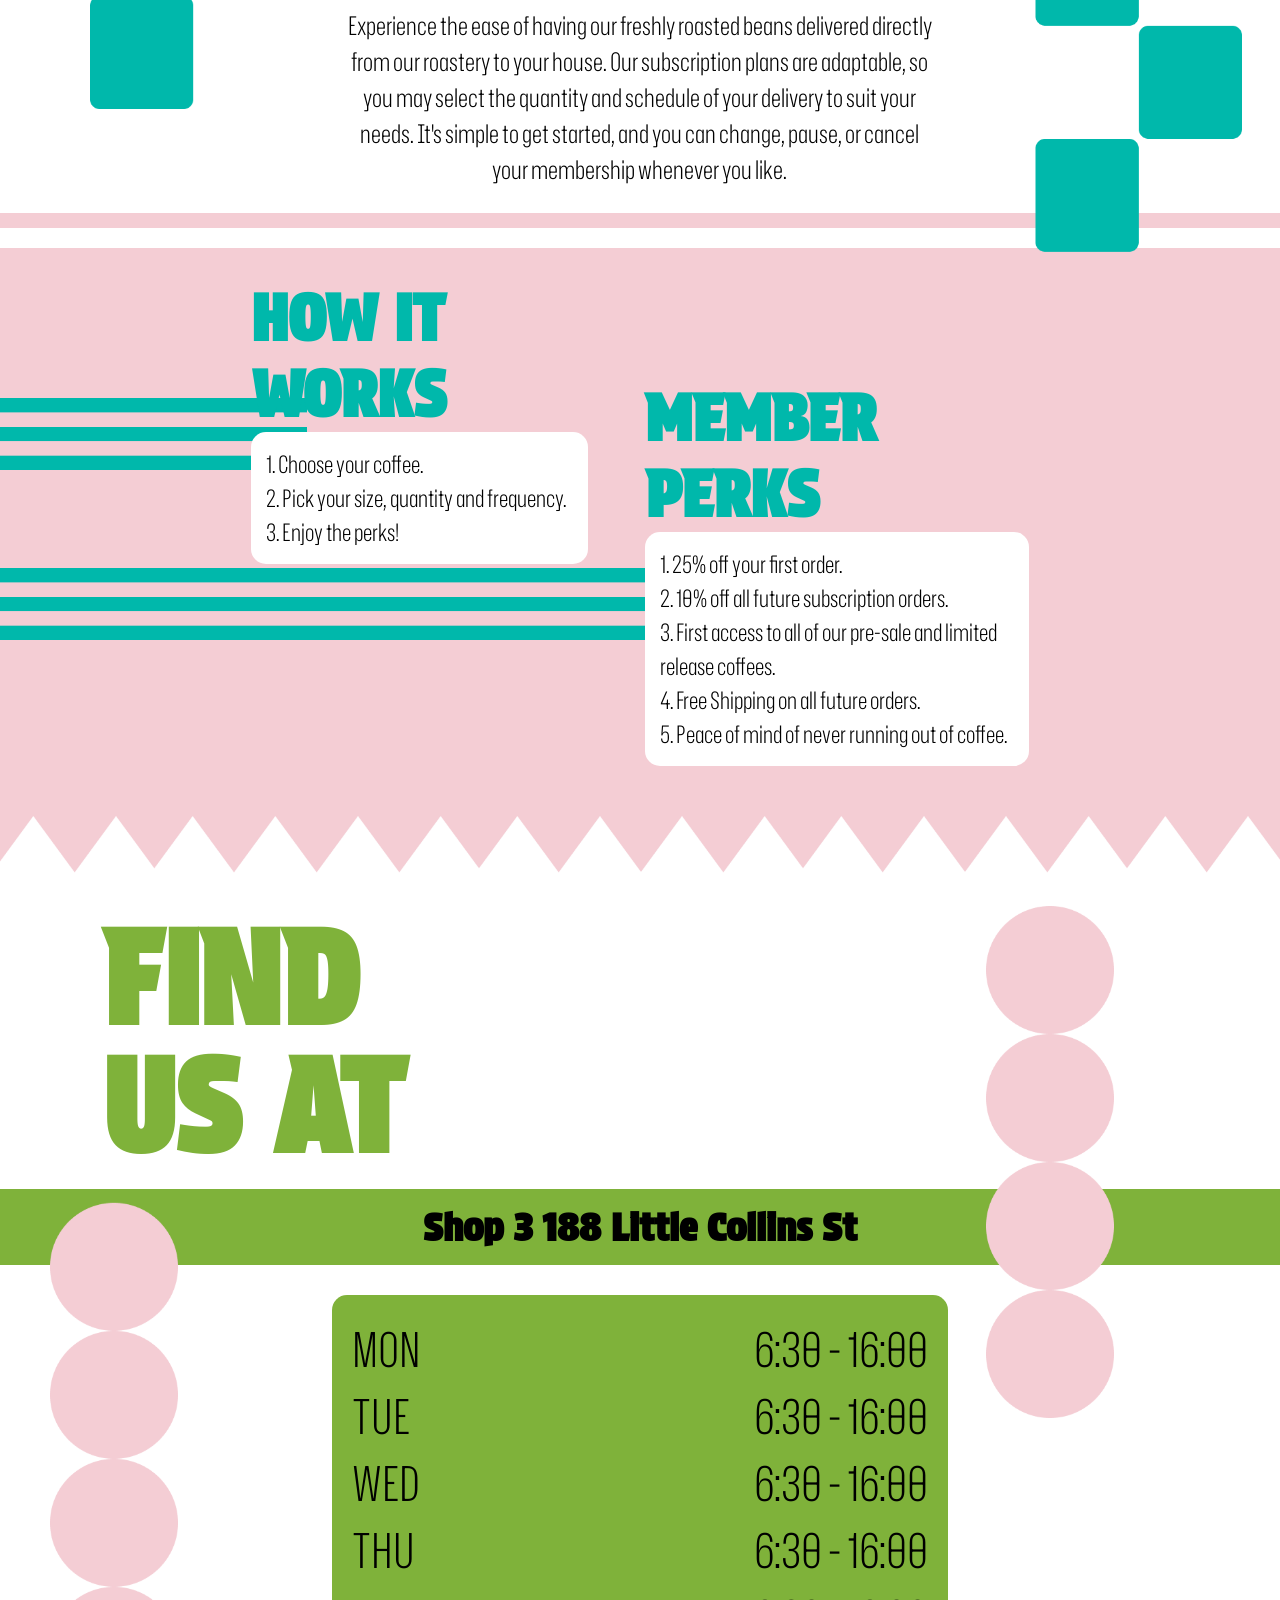
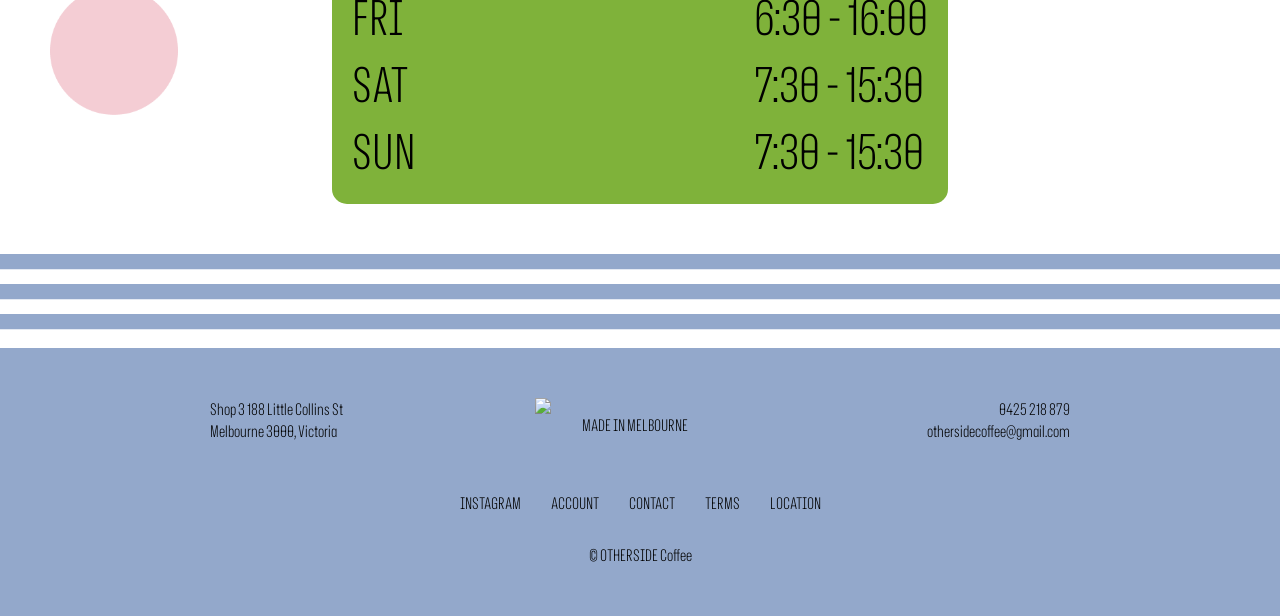
==== commit 90d98dd1: "Fix: all quantity selectors fixed" ====
--- a/index.html
+++ b/index.html
@@ -10,7 +10,7 @@
     <nav>
         <figure>
             <a href="index.html">
-                <img class="nav-logo" src="images/logo.png" alt="Logo">
+                <img class="nav-logo" src="images/logo.avif" alt="Logo">
             </a>
         </figure>
         
@@ -21,14 +21,17 @@
 
             <h2 class="nav-about">ABOUT</h2>
             
-            <div class="cart-wrapper">
+            <div class="cart-wrapper" id="cartBtn">
                 <a class="nav-cart" href="cart.html">
                     <p>CART</p>
                 </a>
 
                 <div class="hover-cart" id="hoverCart">
-                    <p>YOUR CART IS EMPTY</p>
-                    <button id="closeCart">CONTINUE SHOPPING</button>
+                    <div class="hover-container" id="hoverContainer"></div>
+
+                    
+                    <p id="emptyText" class="empty-text">YOUR CART IS EMPTY</p>
+                    <button id="closeCart" class="close-cart">CONTINUE SHOPPING</button>
                 </div>
             </div>
         </div>
--- a/style.css
+++ b/style.css
@@ -163,7 +163,6 @@
     padding: 25px;
 }
 
-
 .nav-logo {
     margin: auto 0;
     margin-left: 2%;
@@ -185,7 +184,7 @@
     position: absolute;
     top: 69px;
     right: 0px;
-    width: 500px;
+    width: 550px;
     background-color: var(--pink);
     color: var(--black);
     padding: 15px;
@@ -194,14 +193,14 @@
     z-index: 10;
 }
 
-.hover-cart p {
+.empty-text {
     text-align: center;
     font-family: Koulen;
-    font-size: 40px;
+    font-size: 40px; 
     margin-top: 10px;
 }
 
-.hover-cart button {
+.close-cart {
     display: flex;
     font-family: Notable;
     font-size: 25px;
@@ -218,9 +217,113 @@
 }
 
 
-.cart-wrapper:hover .hover-cart,
-.cart-wrapper.open .hover-cart {
-    display: block;
+.hover-item {
+    display: flex;
+    margin-right: 0px;
+    background-color: var(--white);
+    border-radius: 15px;
+}
+
+.hover-container-image-one {
+    width: 30%;
+    height: auto;
+    background-color: var(--green);
+    border-radius: 15px 0 15px 0;
+    margin-right: 10px;
+}
+
+.hover-cart-info {
+    display: flex;
+    flex-direction: column;
+    align-items: flex-start;
+    margin-right: 60px;
+}
+
+.hover-container h2 {
+    font-family: Koulen;
+    font-size: clamp(1rem, 10vw, 2rem);
+}
+
+.hover-container p {
+    font-family: Hubot Sans;
+    font-size: clamp(1rem, 10vw, 1.2rem);
+    text-align: left;
+}
+
+.hover-cart-quantity-pick {
+    display: flex;
+}
+
+.hover-cart-right {
+    display: flex;
+    flex-direction: column;
+    align-items: flex-end;
+    justify-content: space-between;
+}
+
+.hover-cart-right p {
+    background-color: var(--teal);
+    font-size: 30px;
+    border-radius: 30px;
+    text-align: center;
+    padding: 8px;
+    margin-bottom: 10px;
+}
+
+.hover-cart-right button {
+    background: none;
+    padding: 0px;
+    width: 30px;
+    height: 30px;
+    margin-top: 15px;
+}
+
+.hover-cart-trash {
+    width: 100%;
+    height: auto;
+}
+
+
+.hover-cart-quantity-pick {
+    display: flex;
+    background-color: var(--teal);
+    border-radius: 30px;
+    padding: 5px;
+    gap: 10px;
+    width: 200px;
+    justify-content: center;
+    margin-top: 50px;
+    margin-bottom: 10px;
+}
+
+.hover-cart-quantity-pick button {
+    border-radius: 30px;
+    background-color: var(--pink);
+    width: 50px;
+    height: 50px;
+}
+
+.hover-cart-quantity-pick input {
+    display: flex;
+    font-family: Hubot Sans;
+    font-size: 20px;
+    background-color: var(--white);
+    border-radius: 30px;
+    width: 80px;
+    height: auto;
+    text-align: center;
+    align-items: center;
+    justify-content: center;
+}
+
+.hover-cart-checkout {
+    background-color: var(--green);
+    font-family: Notable;
+    font-size: 30px;
+    padding: 10px;
+    border-radius: 15px;
+    margin-top: 10px;
+
 }
 
 
@@ -442,9 +545,6 @@
     align-items: center;
 }
 
-.blend-title {
-}
-
 .blend-subtitle {
     text-align: center;
     gap: 20px;
@@ -1243,14 +1343,14 @@
     justify-content: center;
 }
 
-.minus {
+.product-one-minus {
     border-radius: 50px;
     background-color: var(--pink);
     width: 45px;
     height: 45px;
 }
 
-.quantity {
+.product-one-quantity {
     justify-content: center;
     display: flex;
     align-items: center;
@@ -1263,7 +1363,7 @@
     text-align: center;
 }
 
-.plus {
+.product-one-plus {
     border-radius: 50px;
     background-color: var(--pink);
     width: 45px;
@@ -1369,6 +1469,23 @@
     margin: 0 auto;
 }
 
+.empty-cart {
+    font-family: Koulen;
+    text-align: center;
+    font-size: 4rem;
+    margin-top: 30px;
+}
+
+.cart-continue {
+    font-family: Notable;
+    font-size: 2rem;
+    background-color: var(--green);
+    border-radius: 5px;
+    padding: 10px;
+    display: flex;
+    justify-content: center;
+}
+
 .cart-section {
     background-color: var(--pink);
     margin: 40px;
@@ -1403,12 +1520,12 @@
 .cart-quantity-pick {
     display: flex;
     background-color: var(--teal);
-    margin-top: 100px;
     border-radius: 30px;
     padding: 5px;
     gap: 20px;
     width: 250px;
     justify-content: center;
+    margin-top: 20px;
 }
 
 .cart-quantity-pick button {
@@ -1418,7 +1535,7 @@
     height: 50px;
 }
 
-.cart-quantity-pick span {
+.cart-quantity-pick input {
     display: flex;
     font-family: Hubot Sans;
     font-size: 20px;
@@ -1434,6 +1551,17 @@
 .cart-row-middle {
     display: flex;
     flex-direction: column;
+
+}
+
+.cart-row-right {
+    display: flex;
+    flex-direction: column;
+    align-items: flex-end;
+    justify-content: space-between;
+    padding-top: 20px;
+    padding-bottom: 40px;
+    margin-right: 20px;
 }
 
 .cart-row-right p {
@@ -1441,11 +1569,20 @@
     font-size: 30px;
     background-color: var(--teal);
     border-radius: 30px;
-    padding: 5px;
-    padding-left: 10px;
-    padding-right: 10px;
-    margin-top: 275px;
-    margin-right: 40px;
+    text-align: center;
+    width: 100px;
+}
+
+.cart-row-right button {
+    background: none;
+    padding: 0px;
+    width: 40px;
+    height: 40px;
+}
+
+.cart-trash {
+    width: 100%;
+    height: auto;
 }
 
 .cart-checkout {
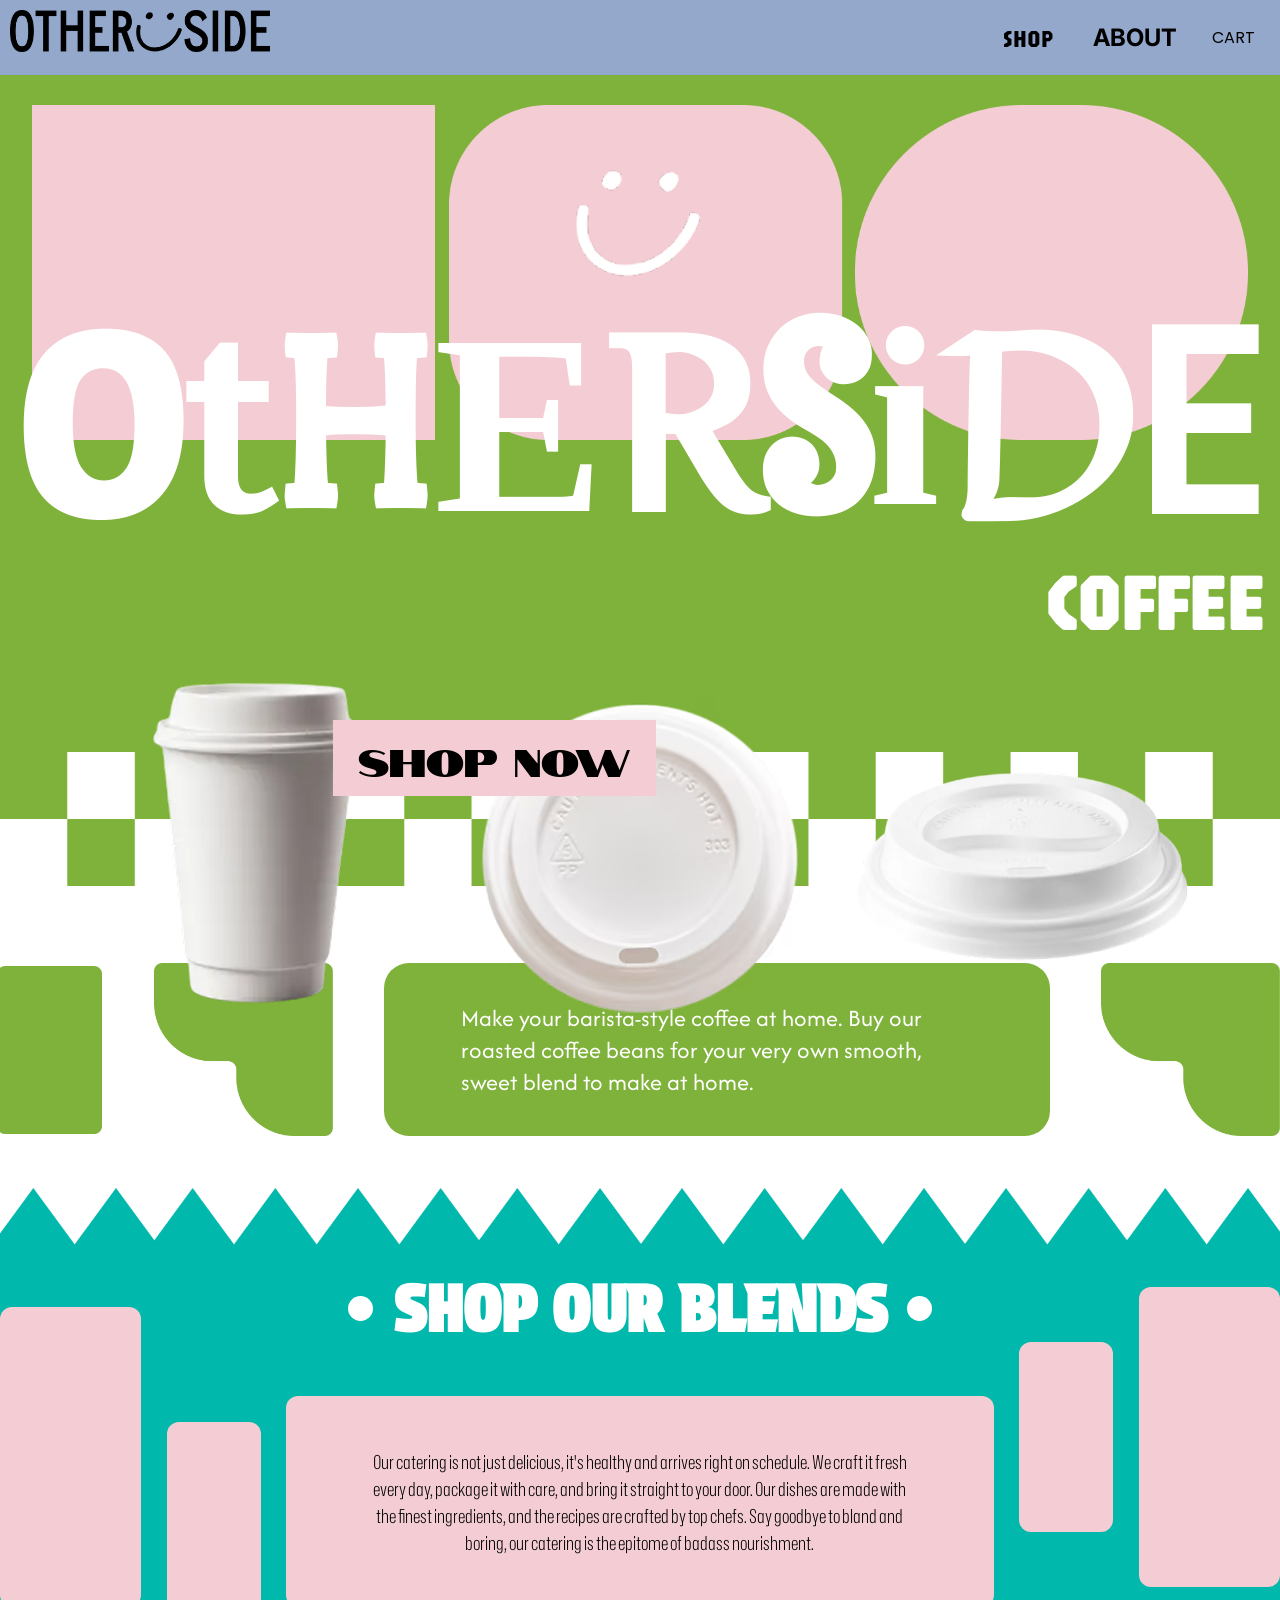
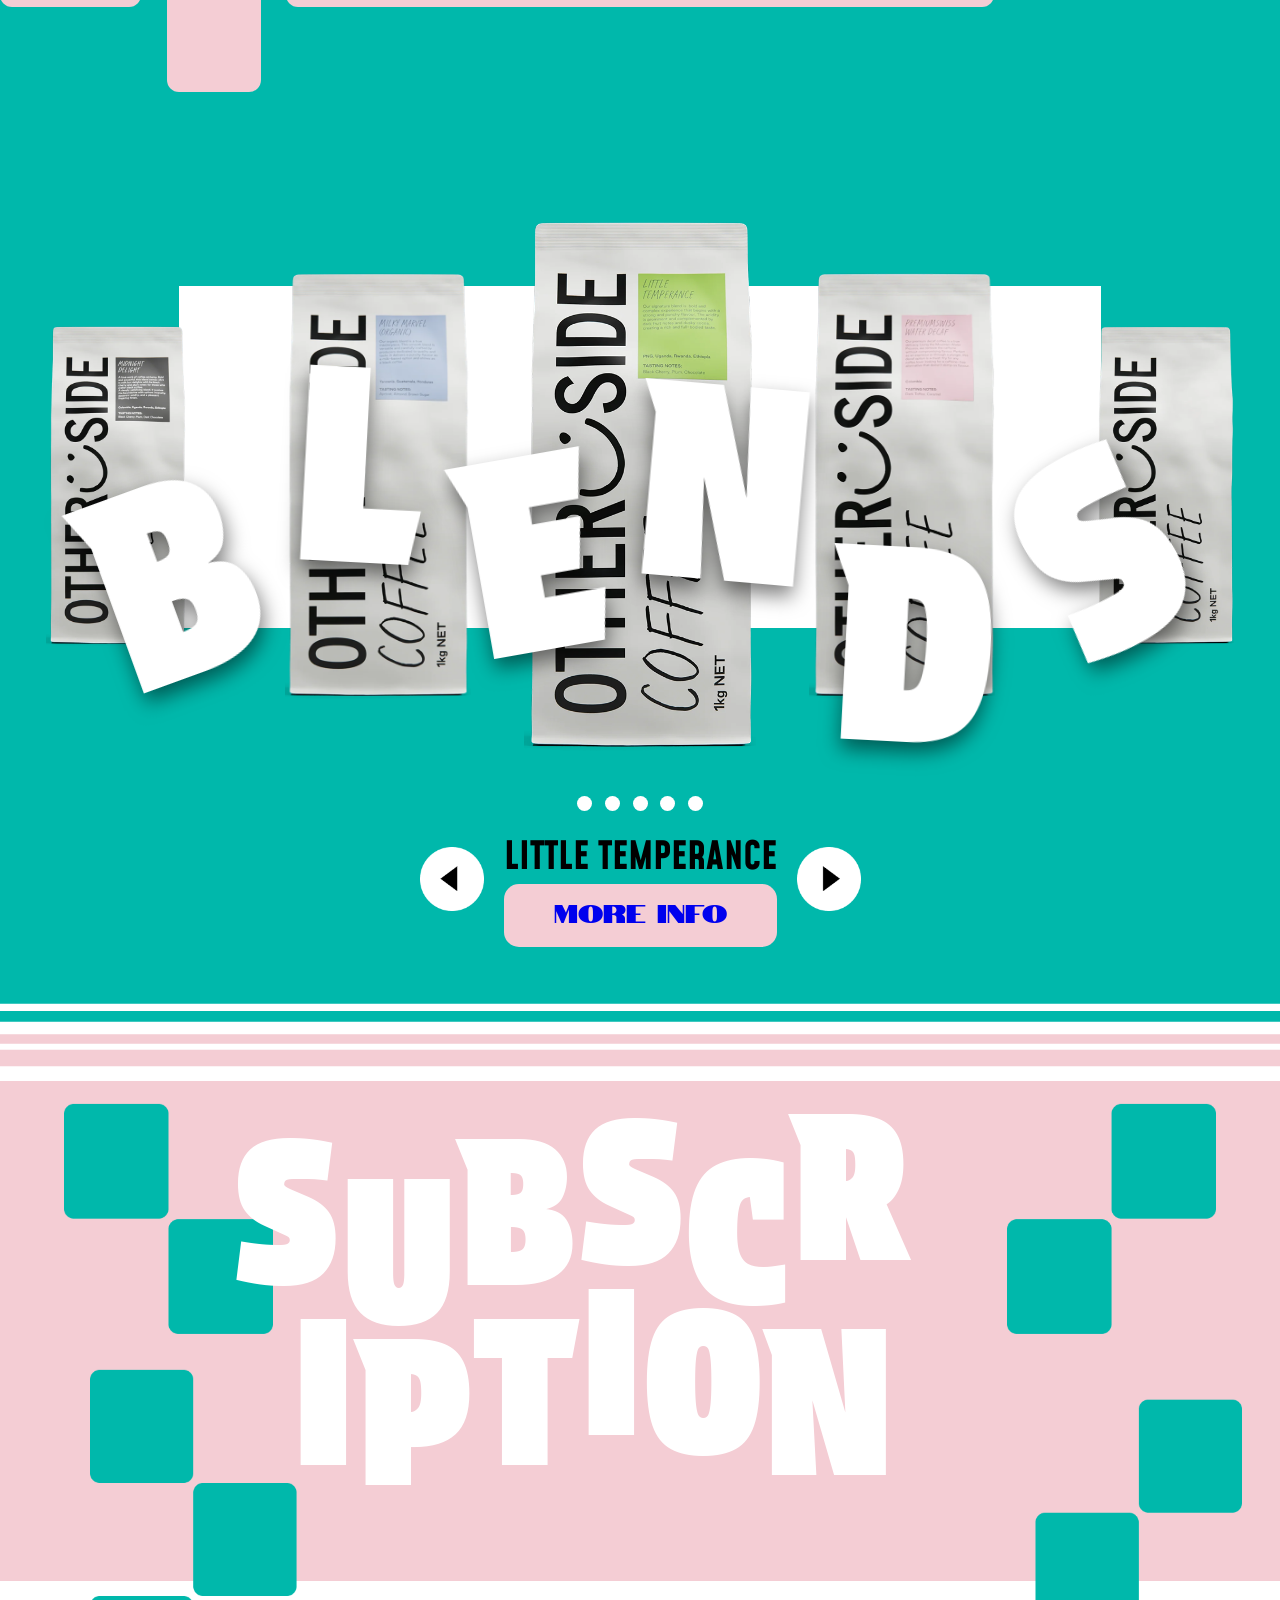
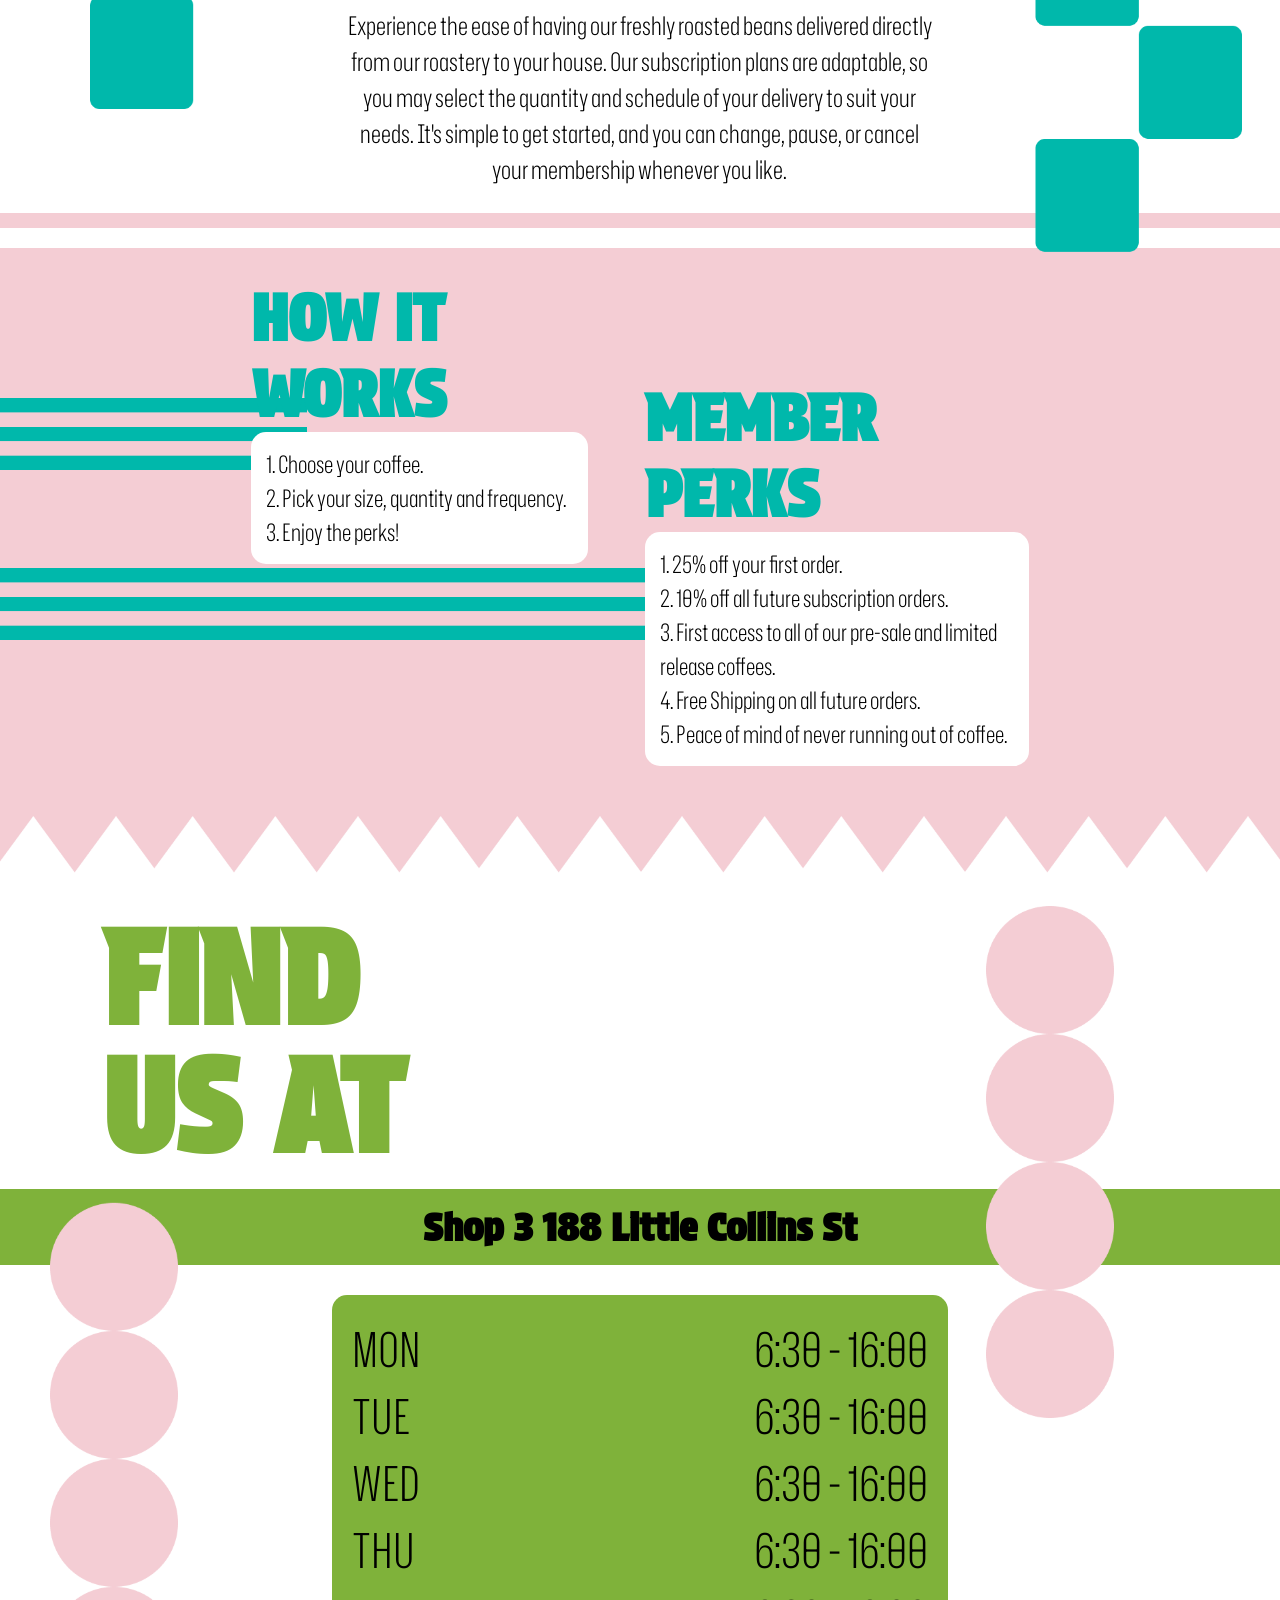
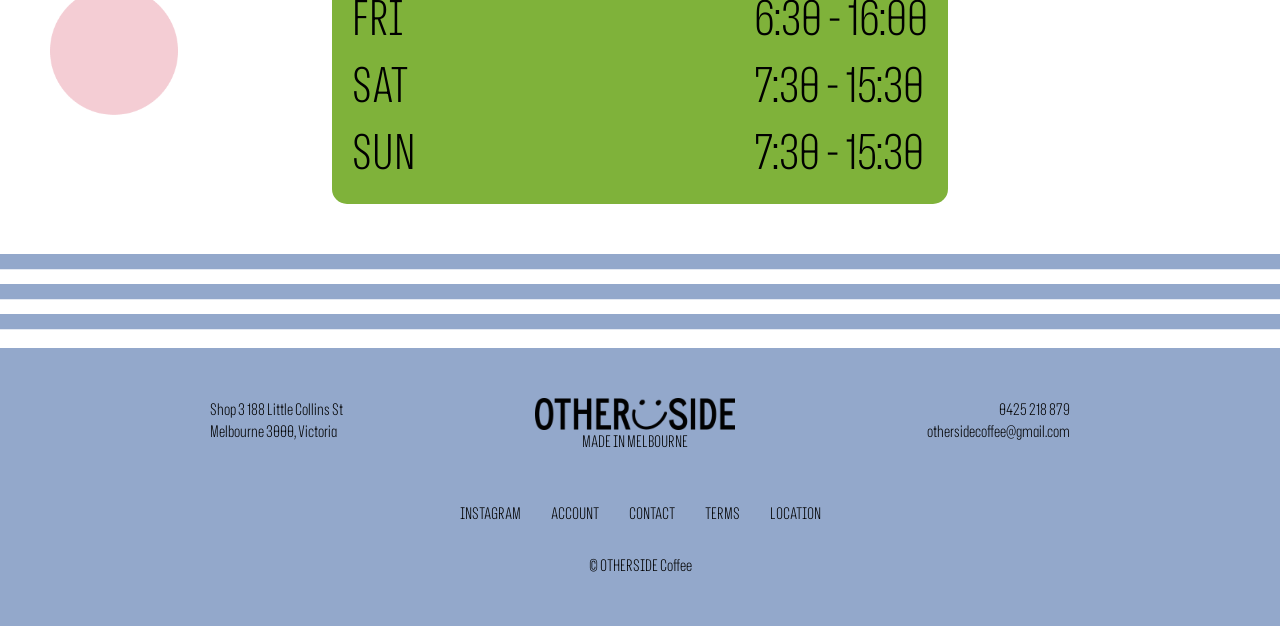
==== commit e0437bef: "Fix: logo.png changed to logo.avif" ====
--- a/index.html
+++ b/index.html
@@ -182,11 +182,7 @@
 
                 <figcaption >
                     <h3 class="gallery-caption">LITTLE TEMPERANCE</h3>
-                    
-                    <span class="gallery-button">
-                        <a target="" href="product-page.html">MORE INFO</a>
-                    </span>
-                    
+                    <a class="gallery-button" target="" href="product-page.html">MORE INFO</a>
                 </figcaption>
 
                 <img class="gallery-move-two" src="images/homepage/gallery_move_two.png">
@@ -326,7 +322,7 @@
 
             <div class="footer-center">
                 <figure>
-                    <img class="footer-image" src="images/logo.png">
+                    <img class="footer-image" src="images/logo.avif">
                 </figure>
 
                 <figcaption>
@@ -354,7 +350,7 @@
         <p class="copyright">© OTHERSIDE Coffee</p>
     </footer>
 
-    <script src=".//script.js" defer></script>
+    <script src="./script.js" defer></script>
 
 </body>
 </html>
--- a/style.css
+++ b/style.css
@@ -1,3 +1,4 @@
+/* Standardized colours across entire page */
 :root {
     --green: #7FB23A;
     --pink: #F4CDD4;
@@ -6,6 +7,8 @@
     --white: #ffffff;
 }
 
+/* Fonts used across site */
+
 @font-face {
     font-family: Jaro;
     src: url(fonts/Jaro/Jaro-Regular.ttf);
@@ -46,6 +49,8 @@
     src: url(fonts/Mohave/Mohave-Bold.ttf);
 }
 
+/* Fonts used primarily for homepage title text */
+
 @font-face {
     font-family: Patua One;
     src: url(fonts/Patua_One/PatuaOne-Regular.ttf);
@@ -91,6 +96,8 @@
     src: url(fonts/Koulen/Koulen-Regular.ttf);
 }
 
+
+/* Resetting attributes of universal fields */
 * {
     margin: 0;
 }
@@ -118,6 +125,18 @@
   -webkit-appearance: none;
   margin: 0;
 }
+
+
+/* Adding cursor hover interaction */
+
+button:hover {
+    background-color: var(--blue);
+}
+
+a:not(.product-box):hover {
+    background-color: var(--blue);
+}
+
 
 /* ==================================================================== */
 /* Universal navigation bar */
@@ -222,6 +241,7 @@
     margin-right: 0px;
     background-color: var(--white);
     border-radius: 15px;
+    margin-bottom: 10px;
 }
 
 .hover-container-image-one {
@@ -1302,13 +1322,27 @@
     font-size: 30px;
 }
 
-.pick p {
+.pick label {
     background-color: var(--pink);
     border-radius: 25px;
-    padding: 10px;
+    padding: 8px;
     font-size: clamp(0.8rem, 1.2vw, 1.4rem);
     min-width: 40px;
     text-align: center;
+    font-family: Hubot Sans;
+    cursor: pointer;
+}
+
+.pick label:hover {
+    background-color: var(--blue);
+}
+
+input[type="radio"] {
+    display: none;
+}
+
+label:has(input[type="radio"]:checked) {
+    background-color: var(--green);
 }
 
 .selections {
@@ -1472,13 +1506,13 @@
 .empty-cart {
     font-family: Koulen;
     text-align: center;
-    font-size: 4rem;
+    font-size: clamp(2rem, 5vw, 4rem);
     margin-top: 30px;
 }
 
 .cart-continue {
     font-family: Notable;
-    font-size: 2rem;
+    font-size: clamp(1.2rem, 3vw, 2rem);
     background-color: var(--green);
     border-radius: 5px;
     padding: 10px;
@@ -1508,7 +1542,7 @@
 
 .cart-row-info h2 {
     font-family: Koulen;
-    font-size: clamp(1.3rem, 4vw, 3rem);
+    font-size: clamp(1rem, 4vw, 3rem);
     margin-top: 15px;
 }
 
@@ -1538,7 +1572,7 @@
 .cart-quantity-pick input {
     display: flex;
     font-family: Hubot Sans;
-    font-size: 20px;
+    font-size: clamp(0.9rem, 2vw, 1.5rem);
     background-color: var(--white);
     border-radius: 30px;
     width: 100px;
@@ -1566,7 +1600,7 @@
 
 .cart-row-right p {
     font-family: Hubot Sans;
-    font-size: 30px;
+    font-size: clamp(1rem, 3vw, 2rem);
     background-color: var(--teal);
     border-radius: 30px;
     text-align: center;
@@ -1600,7 +1634,6 @@
 .cart-price {
     display: flex;
     justify-content: space-between;
-    margin-left: 15px;
 }
 
 .cart-checkout a {
@@ -1645,6 +1678,154 @@
     font-family: Phosphate;
     font-size: clamp(4rem, 12vw, 12rem);
     letter-spacing: 10%;
+}
+
+.checkout-section {
+    display: flex;
+    margin-top: 50px;
+    gap: 20px;
+    margin: 30px;
+
+}
+
+.checkout-summary {
+    background-color: var(--pink);
+    border-radius: 15px;
+    padding: 15px;
+    height:fit-content;
+}
+
+.checkout-summary h2 {
+    font-family: Koulen;
+    font-size: 2rem;
+}
+
+
+.checkout-row {
+    background-color: var(--pink);
+    border-radius: 15px;
+    padding: 15px;
+    width: 775px;
+    margin-bottom: 10px;
+}
+
+.checkout-row label[for="email"] {
+    font-family: Koulen;
+    font-size: clamp(1rem, 4vw, 2rem);
+}
+
+.checkout-row label[for="check"] {
+    font-family: Inter;
+    font-size: clamp(0.2rem, 3vw, 1rem);
+}
+
+.checkout-row input[type="text"] {
+    font-size: clamp(0.8rem, 1vw, 1rem);
+    width: 400px;
+    height: 40px;
+    border-radius: 15px;
+}
+
+.checkout-row p {
+    font-family: Notable;
+    font-size: clamp(1.05rem, 2vw, 2rem);
+    background-color: var(--green);
+    display: inline-block;
+    padding-left: 100px;
+    padding-right: 100px;
+    padding-bottom: 5px;
+    border-radius: 5px;
+    margin-top: 10px;
+    width: 575px;
+    text-align: center;
+}
+
+.checkout-row h2 {
+    font-family: Koulen;
+    font-size: clamp(1rem, 4vw, 2rem);
+}
+
+.summary-row {
+    display: flex;
+}
+
+.summary-row-info {
+    display: flex;
+}
+
+.summary-image {
+    width: 25%;
+    height: 100%;
+}
+
+.summary-row-middle p {
+    font-family: Hubot Sans;
+}
+
+.summary-row-right {
+    display: flex;
+    flex-direction: column;
+    align-items: flex-end;
+    justify-content: space-between;
+
+}
+
+.summary-row-right p {
+    font-family: Hubot Sans;
+    font-size: clamp(0.8rem, 3vw, 1rem);
+    text-align: center;
+    margin-bottom: 30px;
+}
+
+.summary-row-right button {
+    background: none;
+    padding: 0px;
+    width: 30px;
+    height: 30px;
+    margin-top: 12px;
+}
+
+.summary-trash {
+    width: 100%;
+    height: auto;
+}
+
+.purchase-section {
+    display: flex;
+    flex-direction: column;
+}
+
+.purchase-info {
+    display: flex;
+    margin-top: 20px;
+}
+
+.purchase-left {
+    font-family: Hubot Sans;
+    font-size: clamp(0.8rem, 1.2vw, 1.2rem);
+}
+
+.purchase-right {
+    font-family: Hubot Sans;
+    font-size: clamp(0.8rem, 1.2vw, 1.2rem);
+    align-items: center;
+    margin-left: auto;
+}
+
+.purchase-info h3 {
+    margin-top: 10px;
+}
+
+.purchase-section a {
+    font-family: Notable;
+    font-size: 2rem;
+    background-color: var(--green);
+    padding-left: 30px;
+    padding-right: 30px;
+    padding-bottom: 10px;
+    border-radius: 10px;
+    text-align: center;
+    justify-content: flex-end;
 }
 
 
@@ -1700,6 +1881,20 @@
 
 @media (max-width: 768px) {
     
+    .cart-main {
+        flex: 1;
+    }
+
+    body {
+        display: flex;
+        flex-direction: column;
+        margin: 0;
+    }
+
+    html, body {
+        height: 100%;
+    }
+
     /* ============================================================================ */
     /* media nav */
     nav {
@@ -2190,7 +2385,6 @@
         border-radius: 15px;
         padding: 10px;
         margin-top: 20px;
-        
     }
 
     .size-pick {
@@ -2254,6 +2448,21 @@
     /* ========================================================= */
     /* mobile cart page */
 
+    .cart-body nav {
+        background-color: var(--pink);
+    }
+
+    .cart-body {
+        background-color: var(--pink);
+    }
+
+    .empty-cart {
+    }
+
+    .cart-page-header {
+        padding-bottom: 0px;
+    }
+
     .header-line {
         display: none;
     }
@@ -2270,37 +2479,153 @@
     .cart-row {
         background-color: var(--white);
         border-radius: 15px;
+        height: 150px;
+        width: 350px;
+        justify-self: center;
+        margin-bottom: 10px;
     }
 
     .cart-image {
         width: auto;
-        height: 10%;
+        height: 100%;
+    }
+
+    .cart-row-info {
+        width: 80%;
+        height: auto;
+    }
+
+
+    .cart-row-right {
+        padding-top: 4px;
+        margin-left: 20px;
+        padding-bottom: 0px;
+    }
+
+    .cart-row-right p {
+        width: 40px;
+        padding: 4px;
+        margin-right: 0px;
+        margin-bottom: 10px;
+    }
+
+    .cart-trash {
+        width: 50%;
+        height: auto;
     }
 
     .cart-row-info h2 {
         margin-top: 3px;
     }
 
+    .cart-row-info p {
+        margin-bottom: 8px;
+    }
+
+    .cart-quantity-pick {
+        gap: 5px;
+        width: 120px;
+        height: 30px;
+        margin-top: 7px;
+    }
+
+    .cart-quantity-pick input {
+        width: 40px;
+        height: 30px;
+        align-self: center;
+    }
+
+
+    .cart-quantity-pick button {
+        width: 30px;
+        height: 30px;
+    }
+
+    .cart-checkout {
+        display: flex;
+        flex-direction: column;
+        width: 310px;
+        justify-self: center;
+        justify-content: center;
+    }
+
     .cart-checkout a {
-        width: 120%;
-    }
-
-    .cart-row-right p {
-        position: relative;
-       padding: 0px;
-       margin-right: 0px;
-    }
-
-    .cart-quantity-pick {
-        margin-top: 0px;
-    }
+        width: 90%;
+        align-items: center;
+        margin-right: 5px;
+    }
+
+    .cart-main .footer-lines-border {
+        display: none;
+    }
+
     /* ============================================================================ */
     /* mobile checkout page */
 
+    .checkout-body .footer-lines-border {
+        display: none;
+    }
+
     .checkout-body .spike-border {
         display: none;
     }
 
+    .checkout-body {
+        background-color: var(--pink);
+    }
+
+    .checkout-body nav {
+        background-color: var(--pink);
+    }
+
+    .checkout-section {
+        display: flex;
+        flex-direction: column;
+    }
+
+    .checkout-row {
+        background-color: var(--white);
+        width: 300px;
+    }
+
+    .checkout-row input[type="text"] {
+        background-color: var(--teal);
+        width: 295px;
+        height: 30px;
+    }
+
+    .checkout-row p {
+        width: 100px;
+    }
+
+    .checkout-summary {
+        background-color: var(--white);
+    }
+
+    .checkout-summary h2 {
+        font-size: 1rem;
+    }
+
+    .summary-image {
+        width: 30%;
+        height: 100%;
+    }
+
+    .summary-row-middle p {
+        font-size: 0.8rem;
+    }
+
+    .summary-row-right button {
+        width: 15px;
+        height: 15px;
+        margin-top: 6px;
+    }
+
+    .summary-row-right p {
+        margin-bottom: 20px;
+    }
+
+
 
     /* ============================================================================ */
     /* unique mobile menu */
@@ -2316,7 +2641,6 @@
 
     .exit-icon {
         display: block;
-
     }
 
     .exit-icon img {
